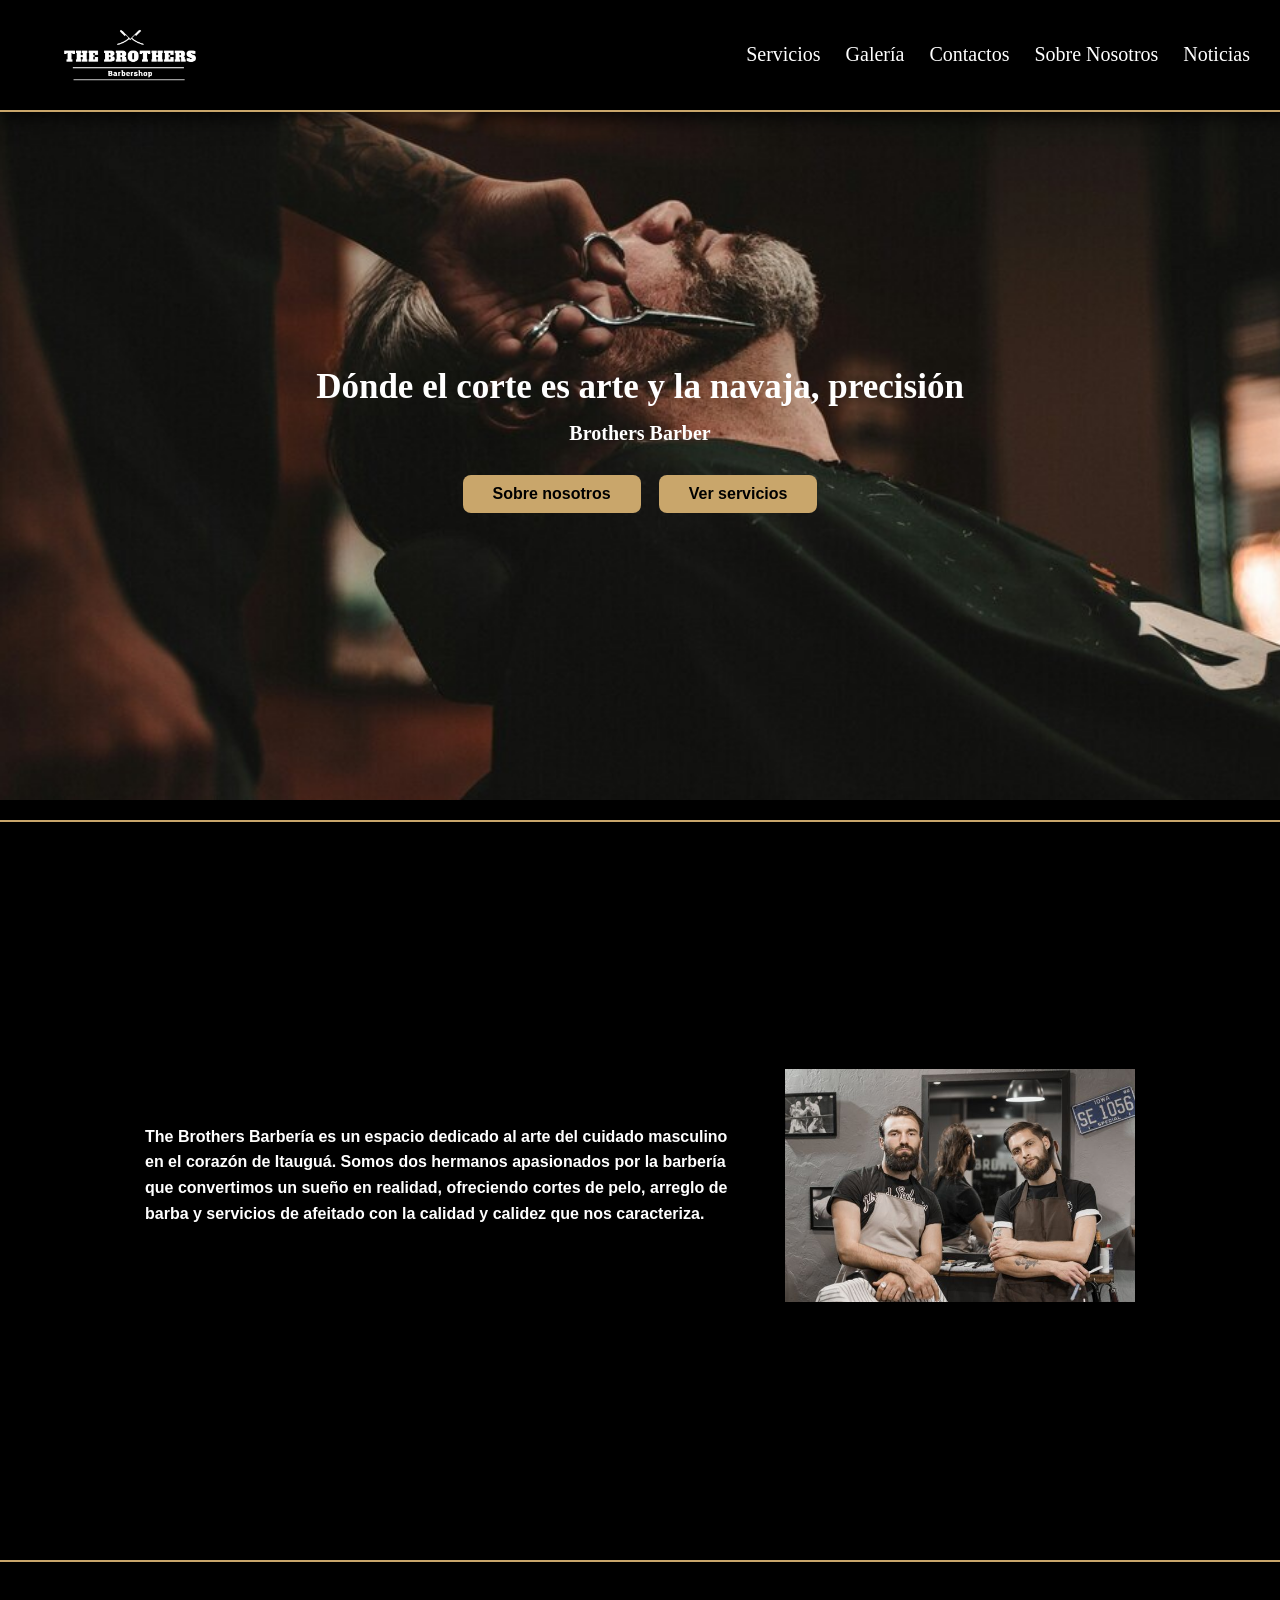
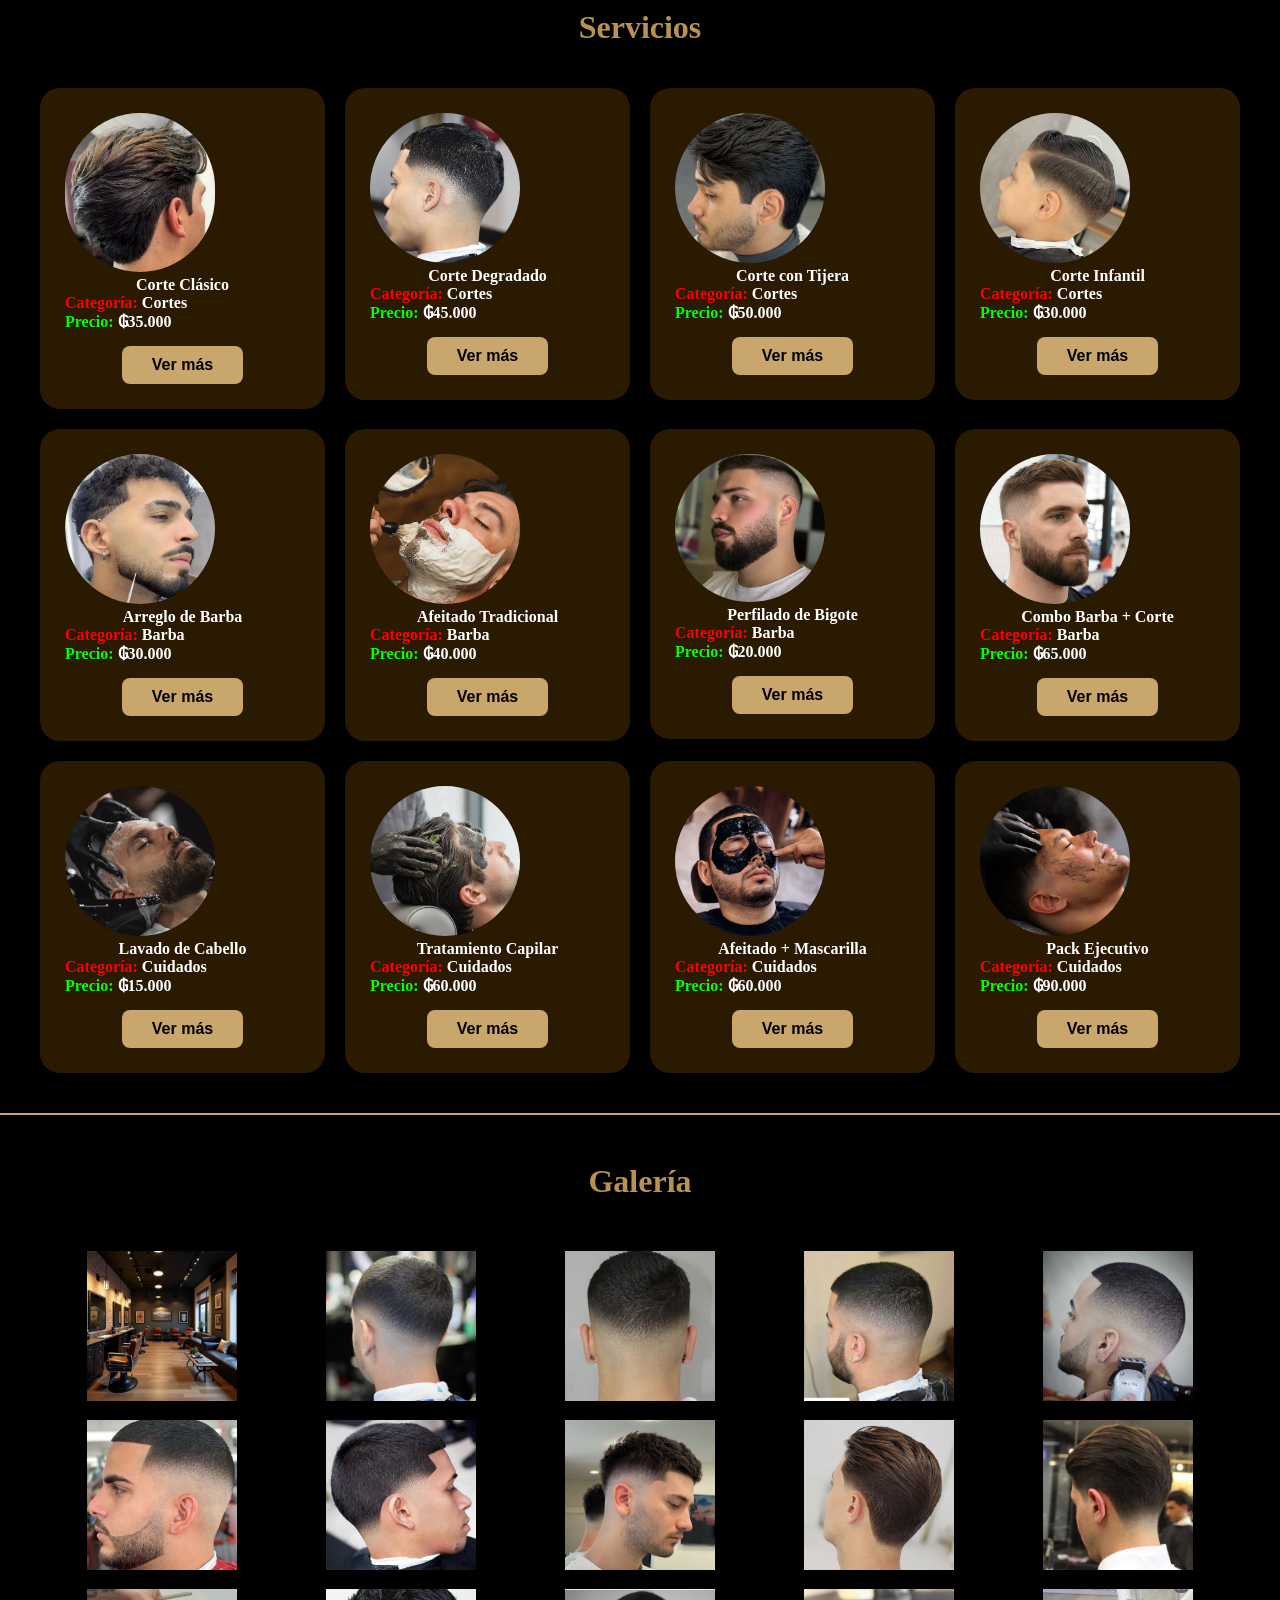
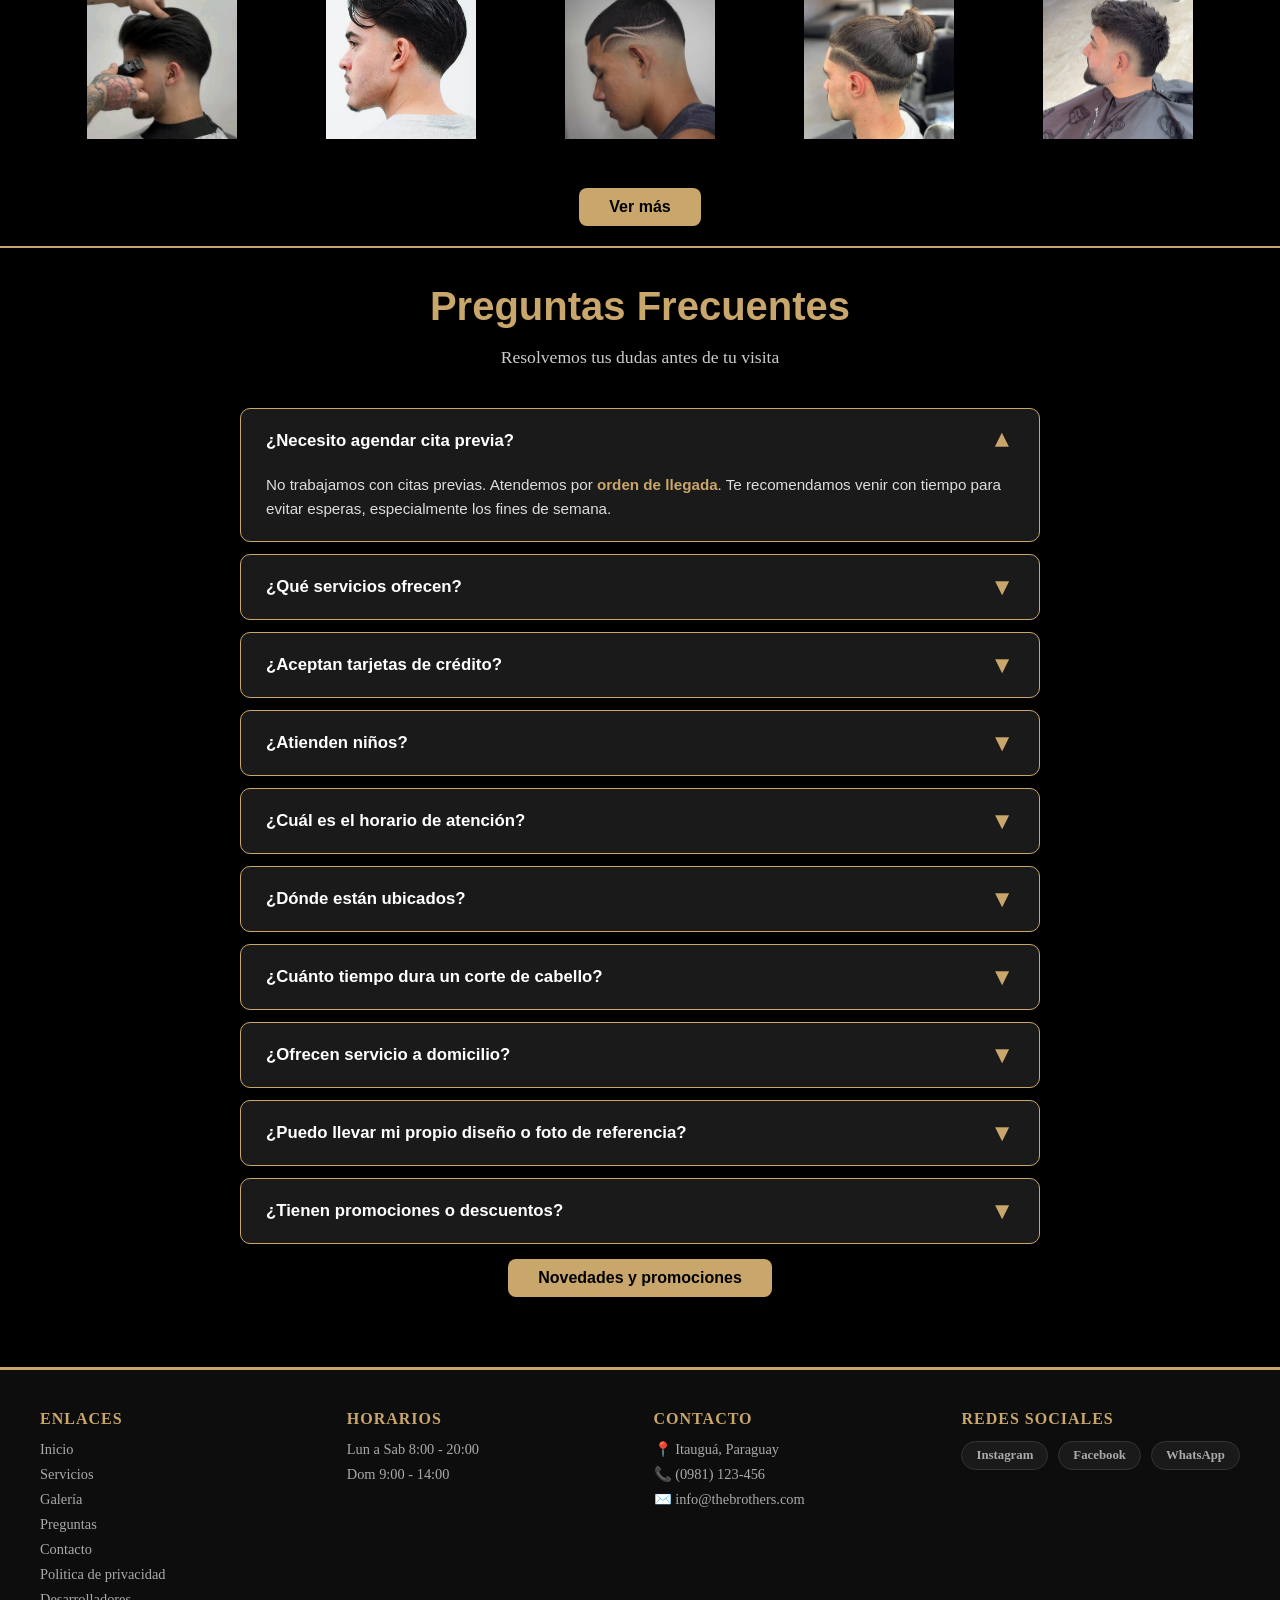
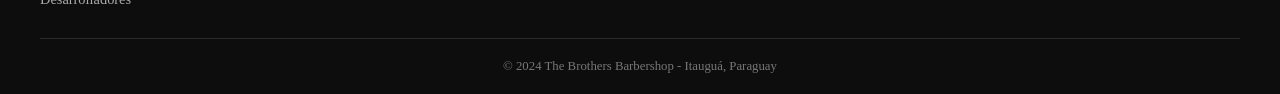
==== index.html @ 9b2da65f "Add files via upload" ====
<!DOCTYPE html>
<html lang="es">

<head>
    <meta charset="UTF-8">
    <meta name="viewport" content="width=device-width, initial-scale=1.0">
    <title>Inicio</title>
    <link rel="stylesheet" href="css/index.css">
</head>

<body>
    <!--Banner-->
    <header>
    <div class="header-contenido">
        <img class="logo" src="img/logobarber.png" alt="The Brothers" />
        
        <!-- Botón hamburguesa (solo visible en móviles) -->
        <button class="boton-hamburguesa" id="botonHamburguesa">
            <span></span>
            <span></span>
            <span></span>
        </button>

        <nav class="nav-links" id="navLinks">
            <a href="servicios.html">Servicios</a>
            <a href="galeria.html">Galería</a>
            <a href="contactos.html">Contactos</a>
            <a href="nosotros.html">Sobre Nosotros</a>
            <a href="noticias.html">Noticias</a>
        </nav>
    </div>
</header>

<!-- Overlay para cerrar el menú al hacer clic fuera -->
<div class="overlay-menu" id="overlayMenu"></div>



    <!--Banner-->
    <div class="banner">
        <h1>Dónde el corte es arte y la navaja, precisión</h1>
        <h4>Brothers Barber</h4>
        <div>
            <button onclick="irNosotros()" class="ver-mas">Sobre nosotros</button>
            <button onclick="irServicios()" class="ver-mas">Ver servicios</button>
        </div>
    </div>

    <hr>

    <!--Presentación-->
    <div class="presentacion">
        <div>
            <h4 class="textpresen">The Brothers Barbería es un espacio dedicado al arte del cuidado masculino
                en el corazón de Itauguá. Somos dos hermanos apasionados por la barbería que
                convertimos un sueño en realidad, ofreciendo cortes de pelo, arreglo de barba y
                servicios de afeitado con la calidad y calidez que nos caracteriza.</h4>
        </div>
        <div class="img-barbero">
        </div>
    </div>

    <hr>

    /*Servicios*/
    <h1 class="titulos">Servicios</h1>
    <section class="servicios" id="servicios">

    </section>

    <hr>

    /*Galería*/
    <h1 class="titulos">Galería</h1>
    <section class="galeria" id="galeria">

    </section>

    <button onclick="irGaleria()" class="ver-mas">Ver más</button>

    <hr>

    /*Preguntas frecuentes*/
    <section class="faq" id="faq">
        <h2 class="titulo-faq"> Preguntas Frecuentes</h2>
        <p class="subtitulo-faq">Resolvemos tus dudas antes de tu visita</p>

        <div class="faq-container" id="faq-container">

        </div>
        <button onclick="irNovedades" class="ver-mas">Novedades y promociones</button>
    </section>

    <!--Información y redes-->
<footer class="pie-pagina">
    <!-- Parte superior -->
    <div class="parte-superior">
        <!--Columna 1-->
        <div class="columna">
            <h4>Enlaces</h4>
            <a href="index.html">Inicio</a>
            <a href="servicios.html">Servicios</a>
            <a href="galeria.html">Galería</a>
            <a href="#faq">Preguntas</a>
            <a href="contactos.html">Contacto</a>
            <a href="politica.html">Politica de privacidad</a>
            <a href="desarrolladores.html">Desarrolladores</a>
        </div>

        <!--Columna 2-->
        <div class="columna">
            <h4>Horarios</h4>
            <p>Lun a Sab 8:00 - 20:00</p>
            <p>Dom 9:00 - 14:00</p>
        </div>

        <!--Columna 3-->
        <div class="columna">
            <h4>Contacto</h4>
            <p>📍 Itauguá, Paraguay</p>
            <p>📞 (0981) 123-456</p>
            <p>✉️ info@thebrothers.com</p>
        </div>

        <!--Columna 4-->
        <div class="columna">
            <h4>Redes Sociales</h4>
            <div class="redes-sociales">
                <a href="#">Instagram</a>
                <a href="#">Facebook</a>
                <a href="#">WhatsApp</a>
            </div>
        </div>
    </div>

    <div class="parte-inferior">
        <p>© 2024 The Brothers Barbershop - Itauguá, Paraguay</p>
    </div>
</footer>


<!--Modal servicios-->
<div class="modal-servicios" id="modal-servicios">
    <div class="modal-servicios-contenido" id="modal-servicios-contenido">
        
        <!-- Botón cerrar -->
        <button class="modal-servicios-cerrar" id="modalCerrar">✕</button>

        <!-- Contenido del modal (se llena con JavaScript) -->
        <div id="modalBody">
            <img id="modalImg" src="" alt="" class="modal-detalle-img">
            <div class="modal-detalle-info">
                <h2 id="modalTitulo"></h2>
                <p class="modal-detalle-desc" id="modalDescri"></p>
                <p><span class="modal-detalle-label">Categoría:</span> <span id="modalCategoria"></span></p>
                <p><span class="modal-detalle-label">Precio:</span> <span id="modalPrecio"></span></p>
            </div>
        </div>

    </div>
</div>

<div class="modal-galeria" id="modalGaleria">
    <div class="modal-galeria-contenido">
        <button class="modal-galeria-cerrar" id="modalGaleriaCerrar">✕</button>
        <img id="modalGaleriaImg" src="" alt="Imagen ampliada">
    </div>
</div>


    <!--Botón volver arriba-->
    <button id="btnSubir" class="btn-subir" title="Volver arriba">
        ↑
    </button>

    <!--Scripts-->
    <script src="js/servicios.js"></script>
    <script src="js/galeria.js"></script>
    <script src="js/preguntas.js"></script>
    <script src="js/btnirarriba.js"></script>
    <script src="js/btnhamburguesa.js"></script>
    <script src="js/agrandarfotos.js"></script>
    <script src="js/direcciones.js"></script>
</body>

</html>
---- css/index.css ----
body{
    margin: 0;
    left: 0;
    top: 0;
    background-color: black;
    padding-top: 120px;
}

@keyframes fadeIn {
    from { opacity: 0; }
    to   { opacity: 1; }
}

/*Eliminar scrollbar*/
html, body {
    overflow-y: auto;
    scrollbar-width: none;
    -ms-overflow-style: none;
}

html::-webkit-scrollbar,
body::-webkit-scrollbar {
    width: 0px;
    height: 0px;
    display: none;
    background: transparent;
}

* {
    scrollbar-width: none;
    -ms-overflow-style: none;
}

*::-webkit-scrollbar {
    width: 0px;
    height: 0px;
    display: none;
}

hr {
    border: none;           
    height: 2px;            
    background-color: #C9A66B; 
    margin-top: 20px;
}

.logo{
    width: 150px;
    border-radius: 150px;
}

/*Header*/
header{
    display: flex;
    justify-content: center;
    align-items: center;
    gap: 15px;
    padding: 15px;
     position: fixed;      
    top: 0;                
    left: 0;                
    width: 100%;           
    z-index: 1000;         
    background: #000000;
    height: 50px;
}

header a{
    text-decoration: none;
    font-size: 20px;
    color: white;
    padding: 5px;
}

header a:hover{
    transition: 0.5s;
    transform: scale(1.1);
    background-color: rgb(39, 17, 2);
    color: white;
}

/*Banner*/
.banner{
    display: flex;
    justify-content: center;
    align-items: center;
    flex-direction: column;
    background-image: url(../img/banner1.jpg);
    background-size: cover;
    background-position: center;
    background-repeat: no-repeat;
    width: 100%;
    max-width: 100%;
    height: 720px; 
    gap: 15px;
}

.banner h1,h4{
    margin: 0;
    color: white;
}

.banner div{
    display: flex;
    gap: 18px;
}

.banner h1{
    font-size: 35px;
}

.banner h4{
    font-size: 20px;
}

/*Presentación*/
.presentacion{
    display: flex;
    align-items: center;
    justify-content: center;  
    padding: 40px 20px;
    min-height: 70vh; 
    gap: 40px;
    flex-wrap: wrap;
    max-width: 1200px;
    margin: 0 auto;  
}

.textpresen{
    flex: 1;
    max-width: 550px;  
    text-align: center;  
}

.presentacion div h4{
    font-family: Arial, Helvetica, sans-serif;  
    font-size: 16px;           
    line-height: 1.6;           
    color: #ffffff;            
    margin: 0 auto 20px auto; 
    max-width: 600px;
    text-align: left;
}

.img-barbero{
    background-image: url(../img/barberos.png);
    background-size: contain;
    background-position: center;
    background-repeat: no-repeat;
    width: 100%;
    max-width: 350px; 
    height: 250px;
    flex-shrink: 0;
}

/*Servicios*/
.servicios{
    display: grid;
    grid-template-columns: repeat(4, 1fr);
    gap: 20px;
    padding: 20px;
    max-width: 1200px;
    margin: 0 auto;
    justify-items: center; 
    align-items: stretch;
}

.cardservicios {
    display: flex;  
    flex-direction: column; 
    height: 100%;  
    width: 100%;
}

.contenido {
    color: white;
    background-color: #291a01;
    padding: 25px;
    display: block;
    text-align: left;
    border-radius: 20px;
}

.contenido:hover {
    transition: 0.5s ease-in-out;
    transform: scale(1.1);
}

.sp-categoria{
    color: red;
}

.sp-precio{
    color: rgb(9, 255, 0);
}

.nombre-servicio{
    text-align: center;
}

/*Boton ver mas*/
.ver-mas{
   display: block; 
    margin: 15px auto 0 auto;
    padding: 10px 30px;
    background-color: #C9A66B;
    color: #000000;
    border: none;
    border-radius: 8px;
    font-size: 1rem;
    font-weight: 700;
    cursor: pointer;
    transition: 0.3s;
    text-decoration: none;
    width: fit-content; 
}

.ver-mas:hover {
    background-color: #b8924f;
    transform: scale(1.08); 
    box-shadow: 0 4px 15px rgba(201, 166, 107, 0.5); 
}

.titulos{
    color:  #b8924f;
    text-align: center;
}

/*Galería*/
.galeria{
    display: grid;
    grid-template-columns: repeat(5,1fr);
    justify-items: center;
    gap: 15px;
    margin: 0 20px;
    padding: 30px;
}

.fotos-galeria{
    width: 150px;
    height: 150px;
    object-fit: cover;
}

.fotos-galeria:hover{
    transition: 0.5s;
    transform: scale(1.1);
    box-shadow: 0 4px 15px rgba(201, 166, 107, 0.5)
}

/*Preguntas frecuentes*/
.faq {
    padding: 10px 20px;
    max-width: 800px;
    margin: 0 auto;
}

.titulo-faq {
    margin-top: 0;
    text-align: center;
    color: #C9A66B;
    font-size: 2.5rem;
    margin-bottom: 10px;
    font-family: Arial, Helvetica, sans-serif;
}

.subtitulo-faq {
    text-align: center;
    color: #cccccc;
    font-size: 1.1rem;
    margin-bottom: 40px;
}

.faq-item {
    background: #1a1a1a;
    border: 1px solid #C9A66B;
    border-radius: 10px;
    margin-bottom: 12px;
    overflow: hidden;
    transition: 0.3s ease;
}

.faq-item:hover {
    border-color: #d4b87a;
    box-shadow: 0 4px 20px rgba(201, 166, 107, 0.15);
}

.faq-pregunta {
    width: 100%;
    background: none;
    border: none;
    padding: 18px 25px;
    display: flex;
    justify-content: space-between;
    align-items: center;
    cursor: pointer;
    color: #ffffff;
    font-size: 1.05rem;
    font-weight: 600;
    font-family: Arial, Helvetica, sans-serif;
    text-align: left;
    transition: 0.3s ease;
}

.faq-pregunta:hover {
    color: #C9A66B;
}

.faq-pregunta .icono-faq {
    font-size: 1.5rem;
    color: #C9A66B;
    transition: transform 0.4s ease;
    flex-shrink: 0;
    margin-left: 15px;
}

.faq-item.activo .faq-pregunta .icono-faq {
    transform: rotate(180deg);
}

.faq-respuesta {
    max-height: 0;
    overflow: hidden;
    transition: max-height 0.5s cubic-bezier(0.4, 0, 0.2, 1), padding 0.3s ease;
    padding: 0 25px;
}

.faq-item.activo .faq-respuesta {
    max-height: 300px;
    padding: 0 25px 20px 25px;
}

.faq-respuesta p {
    color: #dddddd;
    font-size: 0.95rem;
    line-height: 1.6;
    margin: 0;
    font-family: Arial, Helvetica, sans-serif;
}

.faq-respuesta p strong {
    color: #C9A66B;
}

/*Botón volver arriba*/
.btn-subir {
    position: fixed;
    bottom: 30px;
    right: 30px;
    width: 50px;
    height: 50px;
    background-color: #C9A66B;
    color: #000000;
    border: none;
    border-radius: 50%;
    font-size: 1.8rem;
    cursor: pointer;
    opacity: 0;
    visibility: hidden;
    transition: all 0.3s ease;
    box-shadow: 0 4px 15px rgba(201, 166, 107, 0.3);
    z-index: 999;
    display: flex;
    align-items: center;
    justify-content: center;
}

.btn-subir:hover {
    background-color: #b8924f;
    transform: scale(1.1);
    box-shadow: 0 6px 25px rgba(201, 166, 107, 0.5);
}

.btn-subir.visible {
    opacity: 1;
    visibility: visible;
}

/*Contenedor información*/
.contenedor-info{
    display: grid;
    grid-template-columns: repeat(4,1fr);
}

/* ============ PIE DE PÁGINA ============ */
.pie-pagina {
    background: #0d0d0d;
    color: #cccccc;
    padding: 40px 20px 20px 20px;
    border-top: 3px solid #C9A66B;
    margin-top: 60px;
}

.parte-superior {
    max-width: 1200px;
    margin: 0 auto;
    display: flex;
    justify-content: space-between;
    flex-wrap: wrap;
    gap: 30px;
    padding-bottom: 30px;
    border-bottom: 1px solid #2a2a2a;
}

.columna {
    display: flex;
    flex-direction: column;
    gap: 8px;
    min-width: 150px;
}

.columna h4 {
    color: #C9A66B;
    font-size: 1rem;
    margin: 0 0 5px 0;
    text-transform: uppercase;
    letter-spacing: 1px;
}

.columna a {
    color: #aaaaaa;
    text-decoration: none;
    font-size: 0.9rem;
    transition: 0.3s;
}

.columna a:hover {
    color: #C9A66B;
    transform: translateX(5px);
}

.columna p {
    margin: 0;
    font-size: 0.9rem;
    color: #aaaaaa;
}

/* Redes sociales */
.redes-sociales {
    display: flex;
    flex-wrap: wrap;
    gap: 10px;
}

.redes-sociales a {
    background: #1a1a1a;
    padding: 6px 14px;
    border-radius: 20px;
    font-size: 0.8rem;
    font-weight: 600;
    border: 1px solid #333;
    color: #aaaaaa;
    text-decoration: none;
    transition: 0.3s;
}

.redes-sociales a:hover {
    background: #C9A66B;
    color: #000;
    transform: scale(1.05);
}

/* Parte inferior */
.parte-inferior {
    max-width: 1200px;
    margin: 0 auto;
    padding-top: 20px;
    text-align: center;
    font-size: 0.8rem;
    color: #777777;
}

.parte-inferior p {
    margin: 0;
}

/*Responsive*/
/* ============================================ */
/* MEDIA QUERIES - RESPONSIVE COMPLETO         */
/* ============================================ */

/* ===== PANTALLAS MUY GRANDES (4K) ===== */
@media (min-width: 1920px) {
    .seccion-noticias,
    .presentacion,
    .servicios,
    .galeria,
    .faq,
    .contenedor-info,
    .parte-superior {
        max-width: 1400px;
    }

    .banner {
        height: 900px;
    }

    .banner h1 {
        font-size: 48px;
    }

    .banner h4 {
        font-size: 26px;
    }

    .servicios {
        grid-template-columns: repeat(4, 1fr);
        gap: 30px;
    }

    .galeria {
        grid-template-columns: repeat(6, 1fr);
        gap: 25px;
    }

    .galeria .fotos-galeria {
        width: 200px;
        height: 200px;
    }

    .contenedor-info {
        grid-template-columns: repeat(4, 1fr);
        gap: 30px;
    }

    .presentacion div h4 {
        font-size: 18px;
        max-width: 700px;
    }

    .img-barbero {
        max-width: 450px;
        height: 320px;
    }
}

/* ===== PANTALLAS GRANDES (Laptops/Desktop) ===== */
@media (max-width: 1200px) {
    .servicios {
        grid-template-columns: repeat(4, 1fr);
        max-width: 1000px;
        gap: 18px;
    }

    .galeria {
        grid-template-columns: repeat(5, 1fr);
        gap: 15px;
        padding: 20px;
    }

    .galeria .fotos-galeria {
        width: 140px;
        height: 140px;
    }

    .contenedor-info {
        grid-template-columns: repeat(3, 1fr);
        gap: 20px;
    }

    .banner {
        height: 600px;
    }

    .banner h1 {
        font-size: 30px;
    }
}

/* ===== PANTALLAS MEDIANAS (Tablets horizontales) ===== */
@media (max-width: 1024px) {
    .servicios {
        grid-template-columns: repeat(4, 1fr);
        gap: 15px;
        padding: 15px;
        max-width: 950px;
    }

    .contenido {
        padding: 18px;
        font-size: 13px;
    }

    .galeria {
        grid-template-columns: repeat(5, 1fr);
        gap: 15px;
        padding: 20px;
    }

    .galeria .fotos-galeria {
        width: 140px;
        height: 140px;
    }

    .banner {
        height: 500px;
    }

    .banner h1 {
        font-size: 28px;
    }

    .banner h4 {
        font-size: 18px;
    }

    .presentacion {
        padding: 30px 20px;
        gap: 30px;
        min-height: auto;
    }

    .textpresen {
        max-width: 450px;
    }

    .img-barbero {
        max-width: 280px;
        height: 200px;
    }

    .contenedor-info {
        grid-template-columns: repeat(2, 1fr);
        gap: 20px;
    }

    header a {
        font-size: 18px;
    }

    .parte-superior {
        gap: 20px;
    }

    .columna {
        min-width: 120px;
    }
}

/* ===== PANTALLAS TABLET (Vertical) ===== */
@media (max-width: 850px) {
    .servicios {
        grid-template-columns: repeat(4, 1fr);
        gap: 15px;
        padding: 15px;
        max-width: 750px;
    }

    .contenido {
        padding: 16px;
        font-size: 13px;
    }

    .galeria {
        grid-template-columns: repeat(5, 1fr);
        gap: 12px;
        padding: 15px;
    }

    .galeria .fotos-galeria {
        width: 120px;
        height: 120px;
    }

    .contenedor-info {
        grid-template-columns: repeat(2, 1fr);
        gap: 15px;
    }

    .banner {
        height: 450px;
    }

    .banner h1 {
        font-size: 26px;
    }

    .banner h4 {
        font-size: 16px;
    }
}

/* ===== PANTALLAS PEQUEÑAS (Tablets verticales) ===== */
@media (max-width: 768px) {
    /* Header */
    header {
        padding: 10px 15px;
        gap: 8px;
        height: auto;
        flex-wrap: wrap;
    }

    header a {
        font-size: 16px;
        padding: 4px 8px;
    }

    .logo {
        width: 60px;
    }

    body {
        padding-top: 70px;
    }

    /* Banner */
    .banner {
        height: 400px;
        background-position: center;
        gap: 10px;
    }

    .banner h1 {
        font-size: 24px;
        text-align: center;
        padding: 0 20px;
    }

    .banner h4 {
        font-size: 16px;
        text-align: center;
        padding: 0 20px;
    }

    .banner div {
        gap: 12px;
        flex-wrap: wrap;
        justify-content: center;
    }

    .banner .ver-mas {
        font-size: 14px;
        padding: 8px 25px;
    }

    /* Presentación */
    .presentacion {
        padding: 30px 15px;
        gap: 25px;
        flex-direction: column;
        text-align: center;
    }

    .textpresen {
        max-width: 100%;
        text-align: center;
    }

    .presentacion div h4 {
        font-size: 14px;
        text-align: center;
        max-width: 100%;
        padding: 0 10px;
    }

    .img-barbero {
        max-width: 250px;
        height: 180px;
    }

    /* Servicios - 3 columnas en tablet */
    .servicios {
        grid-template-columns: repeat(4, 1fr);
        gap: 12px;
        padding: 12px;
        max-width: 650px;
    }

    .contenido {
        padding: 15px;
        font-size: 12px;
    }

    .contenido:hover {
        transform: scale(1.05);
    }

    .nombre-servicio {
        font-size: 14px;
    }

    .titulos {
        font-size: 22px;
        padding: 0 15px;
    }

    /* Galería - 4 columnas en tablet */
    .galeria {
        grid-template-columns: repeat(5, 1fr);
        gap: 10px;
        padding: 15px;
        margin: 0 10px;
    }

    .galeria .fotos-galeria {
        width: 100px;
        height: 100px;
    }

    /* FAQ */
    .faq {
        padding: 10px 15px;
    }

    .titulo-faq {
        font-size: 2rem;
    }

    .subtitulo-faq {
        font-size: 1rem;
    }

    .faq-pregunta {
        font-size: 0.95rem;
        padding: 15px 20px;
    }

    .faq-respuesta p {
        font-size: 0.9rem;
    }

    .faq-item.activo .faq-respuesta {
        padding: 0 20px 15px 20px;
    }

    /* Botón subir */
    .btn-subir {
        width: 45px;
        height: 45px;
        font-size: 1.5rem;
        bottom: 20px;
        right: 20px;
    }

    /* Info */
    .contenedor-info {
        grid-template-columns: repeat(2, 1fr);
        gap: 15px;
        padding: 10px;
    }

    /* ===== FOOTER - MÓVILES ===== */
    .pie-pagina {
        padding: 30px 15px 15px 15px;
        margin-top: 40px;
    }

    .parte-superior {
        display: grid;
        grid-template-columns: repeat(2, 1fr);
        gap: 20px;
        padding-bottom: 20px;
        text-align: left;
        align-items: start;
    }

    .columna {
        min-width: unset;
        width: 100%;
        align-items: flex-start;
        text-align: left;
    }

    .columna h4 {
        font-size: 0.85rem;
        margin-bottom: 5px;
    }

    .columna a {
        font-size: 0.8rem;
        padding: 3px 0;
    }

    .columna p {
        font-size: 0.8rem;
    }

    .redes-sociales {
        justify-content: flex-start;
        gap: 6px;
    }

    .redes-sociales a {
        font-size: 0.7rem;
        padding: 4px 10px;
    }
}

/* ===== PANTALLAS MÓVILES GRANDES ===== */
@media (max-width: 600px) {
    /* Servicios - 4 columnas en móvil (más compactos) */
    .servicios {
        grid-template-columns: repeat(4, 1fr);
        gap: 8px;
        padding: 10px;
        max-width: 100%;
    }

    .contenido {
        padding: 10px 8px;
        font-size: 11px;
        border-radius: 12px;
        text-align: center;
    }

    .contenido:hover {
        transform: scale(1.03);
    }

    .nombre-servicio {
        font-size: 12px;
        margin-bottom: 4px;
    }

    /* Precio y categoría en una sola línea */
    .contenido .sp-categoria,
    .contenido .sp-precio {
        display: inline-block;
        font-size: 10px;
    }

    .sp-categoria {
        color: red;
        margin-right: 5px;
    }

    .sp-precio {
        color: rgb(9, 255, 0);
    }

    /* Galería - 4 columnas en móvil */
    .galeria {
        grid-template-columns: repeat(4, 1fr);
        gap: 8px;
        padding: 10px;
        margin: 0 5px;
    }

    .galeria .fotos-galeria {
        width: 75px;
        height: 75px;
        border-radius: 8px;
    }

    .titulos {
        font-size: 18px;
        padding: 0 10px;
    }

    .ver-mas {
        font-size: 13px;
        padding: 6px 16px;
    }

    /* Banner en móvil */
    .banner {
        height: 320px;
    }

    .banner h1 {
        font-size: 20px;
    }

    .banner h4 {
        font-size: 14px;
    }
}

/* ===== PANTALLAS MUY PEQUEÑAS (Móviles) ===== */
@media (max-width: 480px) {
    /* Header */
    header {
        padding: 8px 10px;
        gap: 4px;
        flex-wrap: wrap;
    }

    header a {
        font-size: 12px;
        padding: 3px 5px;
    }

    .logo {
        width: 40px;
    }

    body {
        padding-top: 55px;
    }

    /* Banner */
    .banner {
        height: 280px;
    }

    .banner h1 {
        font-size: 18px;
        padding: 0 15px;
    }

    .banner h4 {
        font-size: 13px;
        padding: 0 15px;
    }

    .banner div {
        gap: 8px;
    }

    .banner .ver-mas {
        font-size: 11px;
        padding: 5px 16px;
    }

    /* Presentación */
    .presentacion {
        padding: 15px 10px;
        gap: 15px;
    }

    .presentacion div h4 {
        font-size: 12px;
        padding: 0 5px;
    }

    .img-barbero {
        max-width: 160px;
        height: 120px;
    }

    /* Servicios - 3 columnas en móvil */
    .servicios {
        grid-template-columns: repeat(3, 1fr);
        gap: 6px;
        padding: 8px;
    }

    .contenido {
        padding: 8px 5px;
        font-size: 10px;
        border-radius: 10px;
    }

    .contenido:hover {
        transform: scale(1.02);
    }

    .nombre-servicio {
        font-size: 11px;
        margin-bottom: 3px;
    }

    /* Precio y categoría en una sola línea */
    .contenido .sp-categoria,
    .contenido .sp-precio {
        display: inline-block;
        font-size: 9px;
    }

    .sp-categoria {
        color: red;
        margin-right: 4px;
    }

    .sp-precio {
        color: rgb(9, 255, 0);
    }

    .titulos {
        font-size: 18px;
        padding: 0 10px;
    }

    .ver-mas {
        font-size: 12px;
        padding: 5px 14px;
    }

    /* Galería - 4 columnas en móvil pequeño */
    .galeria {
        grid-template-columns: repeat(5, 1fr);
        gap: 6px;
        padding: 8px;
        margin: 0 5px;
    }

    .galeria .fotos-galeria {
        width: 65px;
        height: 65px;
        border-radius: 6px;
    }

    .galeria .fotos-galeria:hover {
        transform: scale(1.08);
    }

    /* FAQ */
    .faq {
        padding: 8px;
    }

    .titulo-faq {
        font-size: 1.4rem;
    }

    .subtitulo-faq {
        font-size: 0.8rem;
        margin-bottom: 20px;
    }

    .faq-pregunta {
        font-size: 0.8rem;
        padding: 10px 12px;
    }

    .faq-pregunta .icono-faq {
        font-size: 1rem;
    }

    .faq-respuesta p {
        font-size: 0.8rem;
    }

    .faq-item.activo .faq-respuesta {
        padding: 0 12px 10px 12px;
    }

    /* Botón subir */
    .btn-subir {
        width: 35px;
        height: 35px;
        font-size: 1rem;
        bottom: 12px;
        right: 12px;
    }

    /* Info */
    .contenedor-info {
        grid-template-columns: 1fr 1fr;
        gap: 8px;
        padding: 5px;
    }

    /* ===== FOOTER - MÓVILES PEQUEÑOS ===== */
    .pie-pagina {
        padding: 25px 15px 15px;
        margin-top: 30px;
    }

    .parte-superior {
        grid-template-columns: repeat(2, 1fr);
        gap: 15px;
        padding-bottom: 15px;
        text-align: left;
    }

    .columna h4 {
        font-size: 0.8rem;
        margin-bottom: 4px;
    }

    .columna a {
        font-size: 0.75rem;
        padding: 2px 0;
    }

    .columna p {
        font-size: 0.75rem;
    }

    .redes-sociales {
        gap: 5px;
    }

    .redes-sociales a {
        font-size: 0.65rem;
        padding: 3px 8px;
    }

    .parte-inferior {
        font-size: 0.65rem;
        padding-top: 12px;
    }
}

/* ===== PANTALLAS MUY PEQUEÑAS (Móviles pequeños) ===== */
@media (max-width: 380px) {
    header a {
        font-size: 10px;
        padding: 2px 4px;
    }

    .logo {
        width: 32px;
    }

    body {
        padding-top: 50px;
    }

    .banner {
        height: 240px;
    }

    .banner h1 {
        font-size: 16px;
    }

    .banner h4 {
        font-size: 11px;
    }

    /* Servicios - 3 columnas muy compactas */
    .servicios {
        grid-template-columns: repeat(3, 1fr);
        gap: 4px;
        padding: 6px;
    }

    .contenido {
        padding: 6px 4px;
        font-size: 9px;
        border-radius: 8px;
    }

    .nombre-servicio {
        font-size: 10px;
    }

    /* Precio y categoría en una sola línea */
    .contenido .sp-categoria,
    .contenido .sp-precio {
        display: inline-block;
        font-size: 8px;
    }

    .sp-categoria {
        color: red;
        margin-right: 3px;
    }

    .sp-precio {
        color: rgb(9, 255, 0);
    }

    /* Galería - 4 columnas muy compactas */
    .galeria {
        grid-template-columns: repeat(5, 1fr);
        gap: 4px;
        padding: 6px;
    }

    .galeria .fotos-galeria {
        width: 55px;
        height: 55px;
    }

    .titulos {
        font-size: 16px;
    }

    .ver-mas {
        font-size: 11px;
        padding: 4px 12px;
    }

    /* ===== FOOTER - MÓVILES MUY PEQUEÑOS ===== */
    .pie-pagina {
        padding: 20px 10px 10px;
    }

    .parte-superior {
        grid-template-columns: repeat(2, 1fr);
        gap: 12px;
    }

    .columna h4 {
        font-size: 0.75rem;
    }

    .columna a {
        font-size: 0.7rem;
    }

    .columna p {
        font-size: 0.7rem;
    }

    .redes-sociales a {
        font-size: 0.6rem;
        padding: 2px 6px;
    }

    .parte-inferior {
        font-size: 0.6rem;
        padding-top: 10px;
    }
}

/* ===== PANTALLAS EN ORIENTACIÓN HORIZONTAL (Móviles) ===== */
@media (max-height: 500px) and (orientation: landscape) {
    .banner {
        height: 250px;
        min-height: 200px;
    }

    .banner h1 {
        font-size: 18px;
    }

    .banner h4 {
        font-size: 13px;
    }

    .presentacion {
        min-height: auto;
        padding: 15px 20px;
        flex-direction: row;
    }

    .img-barbero {
        max-width: 150px;
        height: 110px;
    }

    /* Servicios - 5 columnas en landscape */
    .servicios {
        grid-template-columns: repeat(5, 1fr);
        gap: 10px;
        max-width: 100%;
    }

    .contenido {
        padding: 12px;
        font-size: 11px;
    }

    /* Precio y categoría en una sola línea en landscape */
    .contenido .sp-categoria,
    .contenido .sp-precio {
        display: inline-block;
        font-size: 10px;
    }

    .sp-categoria {
        color: red;
        margin-right: 4px;
    }

    .sp-precio {
        color: rgb(9, 255, 0);
    }

    .galeria {
        grid-template-columns: repeat(5, 1fr);
        gap: 10px;
    }

    .galeria .fotos-galeria {
        width: 90px;
        height: 90px;
    }

    header {
        padding: 5px 10px;
        gap: 5px;
    }

    header a {
        font-size: 13px;
        padding: 2px 6px;
    }

    body {
        padding-top: 40px;
    }

    /* ===== FOOTER - LANDSCAPE ===== */
    .parte-superior {
        display: grid;
        grid-template-columns: repeat(4, 1fr);
        gap: 15px;
        text-align: left;
    }

    .columna {
        align-items: flex-start;
        text-align: left;
    }

    .columna h4 {
        font-size: 0.8rem;
    }

    .columna a {
        font-size: 0.7rem;
    }

    .columna p {
        font-size: 0.7rem;
    }

    .redes-sociales {
        justify-content: flex-start;
    }

    .redes-sociales a {
        font-size: 0.6rem;
        padding: 2px 8px;
    }
}



/* ============================================ */
/* HEADER CON HAMBURGUESA - COMPLETO           */
/* ============================================ */

/* === PADDING PARA TODOS LOS DISPOSITIVOS === */
body {
    padding-top: 80px;
    margin: 0;
    background-color: black;
}

header {
    display: flex;
    justify-content: center;
    align-items: center;
    padding: 15px;
    position: fixed;
    top: 0;
    left: 0;
    width: 100%;
    z-index: 1000;
    background: #000000;
    height: 80px;
    box-shadow: 0 4px 20px rgba(0, 0, 0, 0.9);
    border-bottom: 2px solid #C9A66B;
}

.header-contenido {
    display: flex;
    align-items: center;
    justify-content: center;
    width: 100%;
    max-width: 1200px;
    margin: 0 auto;
    position: relative;
    gap: 30px;
}

.logo {
    width: 150px;
    height: auto;
    flex-shrink: 0;
    order: 1;
    margin-right: auto;
}

.nav-links {
    display: flex;
    align-items: center;
    gap: 15px;
    list-style: none;
    margin: 0;
    padding: 0;
    order: 2;
}

.nav-links a {
    text-decoration: none;
    font-size: 20px;
    color: white;
    padding: 5px;
    transition: 0.3s ease;
}

.nav-links a:hover {
    transition: 0.5s;
    transform: scale(1.1);
    background-color: rgb(39, 17, 2);
    color: white;
}

.boton-hamburguesa {
    display: none;
    flex-direction: column;
    gap: 5px;
    background: transparent;
    border: none;
    cursor: pointer;
    padding: 8px;
    z-index: 1001;
    order: 3;
}

.boton-hamburguesa span {
    display: block;
    width: 28px;
    height: 3px;
    background: #ffffff;
    border-radius: 3px;
    transition: 0.3s ease;
}

.boton-hamburguesa.activo span:nth-child(1) {
    transform: rotate(45deg) translate(5px, 6px);
}

.boton-hamburguesa.activo span:nth-child(2) {
    opacity: 0;
}

.boton-hamburguesa.activo span:nth-child(3) {
    transform: rotate(-45deg) translate(5px, -6px);
}

.overlay-menu {
    display: none;
    position: fixed;
    top: 0;
    left: 0;
    width: 100%;
    height: 100%;
    background: rgba(0, 0, 0, 0.7);
    z-index: 998;
}

.overlay-menu.activo {
    display: block;
}

/* ===== RESPONSIVE - MÓVILES ===== */
@media (max-width: 768px) {
    body {
        padding-top: 80px !important;  /* Forzamos el mismo padding en móvil */
    }

    header {
        height: 70px;
        padding: 8px 15px;
    }

    .header-contenido {
        justify-content: space-between;
        gap: 0;
    }

    .logo {
        width: 80px;
        order: 1;
        margin-right: 0;
    }

    .boton-hamburguesa {
        display: flex;
        order: 2;
        position: relative;
        margin-left: auto;
        margin-right: 30px;
    }

    .nav-links {
        position: fixed;
        top: 0;
        right: -100%;
        width: 70%;
        max-width: 300px;
        height: 100vh;
        background: #0d0d0d;
        border-left: 2px solid #C9A66B;
        flex-direction: column;
        justify-content: center;
        align-items: center;
        gap: 20px;
        padding: 40px 20px;
        transition: right 0.4s ease;
        box-shadow: -10px 0 30px rgba(0, 0, 0, 0.8);
        z-index: 999;
        order: 3;
    }

    .nav-links.abierto {
        right: 0;
    }

    .nav-links a {
        font-size: 20px;
        padding: 10px 20px;
        width: 100%;
        text-align: center;
    }
}

@media (max-width: 480px) {
    body {
        padding-top: 70px !important;
    }

    header {
        height: 65px;
        padding: 6px 12px;
    }

    .logo {
        width: 70px;
    }

    .boton-hamburguesa {
        margin-right: 25px;
    }

    .boton-hamburguesa span {
        width: 24px;
        height: 2.5px;
    }

    .nav-links {
        width: 80%;
        max-width: 280px;
        padding: 30px 15px;
        gap: 15px;
    }

    .nav-links a {
        font-size: 17px;
        padding: 8px 15px;
    }
}

@media (max-width: 360px) {
    body {
        padding-top: 60px !important;
    }

    header {
        height: 60px;
        padding: 5px 10px;
    }

    .logo {
        width: 60px;
    }

    .boton-hamburguesa {
        margin-right: 20px;
    }

    .boton-hamburguesa span {
        width: 20px;
        height: 2px;
    }

    .nav-links {
        width: 85%;
        max-width: 250px;
    }

    .nav-links a {
        font-size: 15px;
        padding: 6px 12px;
    }
}


/* ===== MÓVILES ===== */
@media (max-width: 480px) {
    .modal-servicios {
        padding: 5px;
        align-items: flex-start;
        padding-top: 10px;
    }

    .modal-servicios-contenido {
        width: 100%;
        max-width: 100%;
        border-radius: 10px;
        max-height: 95vh;
        margin: 0 auto;
        overflow-y: auto;
    }

    .modal-detalle-img {
        height: 160px;
        width: 100%;
        object-fit: cover;
        border-radius: 10px 10px 0 0;
    }

    .modal-detalle-info {
        padding: 12px 14px 16px;
    }

    .modal-detalle-info h2 {
        font-size: 18px;
        margin-bottom: 6px;
    }

    .modal-detalle-desc {
        font-size: 13px;
        line-height: 1.5;
        margin-bottom: 10px;
    }

    .modal-detalle-info p {
        font-size: 13px;
        margin: 4px 0;
    }

    .modal-detalle-label {
        font-size: 13px;
    }

    .modal-servicios-cerrar {
        width: 30px;
        height: 30px;
        font-size: 20px;
        top: 6px;
        right: 8px;
        background: rgba(0, 0, 0, 0.8);
        position: sticky;
        float: right;
        margin: 6px 6px 0 0;
    }
}

/* ===== MÓVILES MUY PEQUEÑOS ===== */
@media (max-width: 380px) {
    .modal-servicios {
        padding: 3px;
        padding-top: 5px;
    }

    .modal-servicios-contenido {
        max-height: 98vh;
        border-radius: 8px;
    }

    .modal-detalle-img {
        height: 130px;
    }

    .modal-detalle-info {
        padding: 10px 12px 14px;
    }

    .modal-detalle-info h2 {
        font-size: 16px;
        margin-bottom: 4px;
    }

    .modal-detalle-desc {
        font-size: 12px;
        line-height: 1.4;
        margin-bottom: 8px;
    }

    .modal-detalle-info p {
        font-size: 12px;
        margin: 3px 0;
    }

    .modal-detalle-label {
        font-size: 12px;
    }

    .modal-servicios-cerrar {
        width: 26px;
        height: 26px;
        font-size: 17px;
        top: 4px;
        right: 6px;
    }
}

/* ============================================ */
/* MODAL - CENTRADO EN MEDIO DE LA PANTALLA    */
/* ============================================ */

.modal-servicios {
    display: none;
    position: fixed;
    top: 0;
    left: 0;
    right: 0;
    bottom: 0;
    background: rgba(0, 0, 0, 0.92);
    z-index: 9999;
    padding: 20px;
    overflow-y: auto;
    display: flex;
    align-items: center;
    justify-content: center;
}

.modal-servicios-contenido {
    max-width: 500px;
    width: 100%;
    margin: 0 auto;
    background: #1a1a1a;
    border-radius: 16px;
    border: 1px solid #C9A66B;
    overflow: hidden;
    position: relative;
    max-height: 90vh;
}

.modal-servicios-cerrar {
    position: absolute;
    top: 10px;
    right: 12px;
    width: 36px;
    height: 36px;
    border-radius: 50%;
    background: rgba(0, 0, 0, 0.7);
    color: #fff;
    border: none;
    font-size: 22px;
    cursor: pointer;
    z-index: 10;
    display: flex;
    align-items: center;
    justify-content: center;
    transition: 0.3s;
}

.modal-servicios-cerrar:hover {
    background: #C9A66B;
    color: #000;
}

#modalBody {
    display: flex;
    flex-direction: column;
}

.modal-detalle-img {
    width: 100%;
    height: auto;
    aspect-ratio: 16/9;
    object-fit: contain;
    background: #0d0d0d;
    display: block;
}

.modal-detalle-info {
    padding: 20px 24px 24px;
}

.modal-detalle-info h2 {
    color: #fff;
    font-size: 22px;
    margin: 0 0 6px 0;
}

.modal-detalle-desc {
    color: #ccc;
    font-size: 14px;
    line-height: 1.6;
    margin: 0 0 12px 0;
}

.modal-detalle-label {
    color: #C9A66B;
    font-weight: 600;
}

.modal-detalle-info p {
    color: #ddd;
    font-size: 14px;
    margin: 4px 0;
}

/* ============================================ */
/* MÓVILES                                      */
/* ============================================ */

@media (max-width: 600px) {
    .modal-servicios {
        padding: 15px;
    }

    .modal-servicios-contenido {
        max-width: 100%;
        border-radius: 14px;
        max-height: 85vh;
    }

    .modal-detalle-img {
        aspect-ratio: 16/10;
    }

    .modal-detalle-info {
        padding: 16px 18px 20px;
    }

    .modal-detalle-info h2 {
        font-size: 19px;
    }

    .modal-detalle-desc {
        font-size: 13px;
    }

    .modal-detalle-info p {
        font-size: 13px;
    }

    .modal-servicios-cerrar {
        width: 32px;
        height: 32px;
        font-size: 20px;
        top: 8px;
        right: 10px;
    }
}

@media (max-width: 480px) {
    .modal-servicios {
        padding: 10px;
    }

    .modal-servicios-contenido {
        border-radius: 12px;
        max-height: 80vh;
    }

    .modal-detalle-img {
        aspect-ratio: 16/11;
    }

    .modal-detalle-info {
        padding: 14px 16px 18px;
    }

    .modal-detalle-info h2 {
        font-size: 17px;
    }

    .modal-detalle-desc {
        font-size: 13px;
    }

    .modal-detalle-info p {
        font-size: 13px;
    }

    .modal-servicios-cerrar {
        width: 30px;
        height: 30px;
        font-size: 18px;
        top: 6px;
        right: 8px;
    }
}

@media (max-width: 380px) {
    .modal-servicios {
        padding: 5px;
    }

    .modal-servicios-contenido {
        border-radius: 10px;
        max-height: 75vh;
    }

    .modal-detalle-img {
        aspect-ratio: 16/12;
    }

    .modal-detalle-info {
        padding: 10px 12px 14px;
    }

    .modal-detalle-info h2 {
        font-size: 15px;
    }

    .modal-detalle-desc {
        font-size: 12px;
    }

    .modal-detalle-info p {
        font-size: 12px;
    }

    .modal-servicios-cerrar {
        width: 26px;
        height: 26px;
        font-size: 16px;
        top: 5px;
        right: 6px;
    }
}

@media (max-height: 500px) and (orientation: landscape) {
    .modal-servicios {
        padding: 10px 20px;
    }

    .modal-servicios-contenido {
        max-width: 60%;
        max-height: 85vh;
    }

    .modal-detalle-img {
        aspect-ratio: 16/9;
        max-height: 40vh;
    }

    .modal-detalle-info {
        padding: 10px 16px 14px;
    }

    .modal-detalle-info h2 {
        font-size: 16px;
    }

    .modal-detalle-desc {
        font-size: 12px;
    }

    .modal-detalle-info p {
        font-size: 12px;
    }

    .modal-servicios-cerrar {
        width: 28px;
        height: 28px;
        font-size: 18px;
        top: 6px;
        right: 8px;
    }
}
/* ============================================ */
/* MODAL - CENTRADO EN MEDIO DE LA PANTALLA    */
/* ============================================ */

.modal-servicios {
    display: none;
    position: fixed;
    top: 0;
    left: 0;
    right: 0;
    bottom: 0;
    background: rgba(0, 0, 0, 0.92);
    z-index: 9999;
    padding: 20px;
    overflow-y: auto;
    align-items: center;
    justify-content: center;
}

/* Clase para mostrar el modal */
.modal-servicios.abierto {
    display: flex !important;
}

.modal-servicios-contenido {
    max-width: 500px;
    width: 100%;
    margin: 0 auto;
    background: #1a1a1a;
    border-radius: 16px;
    border: 1px solid #C9A66B;
    overflow: hidden;
    position: relative;
    max-height: 90vh;
}

.modal-servicios-cerrar {
    position: absolute;
    top: 10px;
    right: 12px;
    width: 36px;
    height: 36px;
    border-radius: 50%;
    background: rgba(0, 0, 0, 0.7);
    color: #fff;
    border: none;
    font-size: 22px;
    cursor: pointer;
    z-index: 10;
    display: flex;
    align-items: center;
    justify-content: center;
    transition: 0.3s;
}

.modal-servicios-cerrar:hover {
    background: #C9A66B;
    color: #000;
}

#modalBody {
    display: flex;
    flex-direction: column;
}

.modal-detalle-img {
    width: 100%;
    height: auto;
    aspect-ratio: 16/9;
    object-fit: contain;
    background: #0d0d0d;
    display: block;
}

.modal-detalle-info {
    padding: 20px 24px 24px;
}

.modal-detalle-info h2 {
    color: #fff;
    font-size: 22px;
    margin: 0 0 6px 0;
}

.modal-detalle-desc {
    color: #ccc;
    font-size: 14px;
    line-height: 1.6;
    margin: 0 0 12px 0;
}

.modal-detalle-label {
    color: #C9A66B;
    font-weight: 600;
}

.modal-detalle-info p {
    color: #ddd;
    font-size: 14px;
    margin: 4px 0;
}

/* ============================================ */
/* MÓVILES                                      */
/* ============================================ */

@media (max-width: 600px) {
    .modal-servicios {
        padding: 15px;
    }

    .modal-servicios-contenido {
        max-width: 100%;
        border-radius: 14px;
        max-height: 85vh;
    }

    .modal-detalle-img {
        aspect-ratio: 16/10;
    }

    .modal-detalle-info {
        padding: 16px 18px 20px;
    }

    .modal-detalle-info h2 {
        font-size: 19px;
    }

    .modal-detalle-desc {
        font-size: 13px;
    }

    .modal-detalle-info p {
        font-size: 13px;
    }

    .modal-servicios-cerrar {
        width: 32px;
        height: 32px;
        font-size: 20px;
        top: 8px;
        right: 10px;
    }
}

@media (max-width: 480px) {
    .modal-servicios {
        padding: 10px;
    }

    .modal-servicios-contenido {
        border-radius: 12px;
        max-height: 80vh;
    }

    .modal-detalle-img {
        aspect-ratio: 16/11;
    }

    .modal-detalle-info {
        padding: 14px 16px 18px;
    }

    .modal-detalle-info h2 {
        font-size: 17px;
    }

    .modal-detalle-desc {
        font-size: 13px;
    }

    .modal-detalle-info p {
        font-size: 13px;
    }

    .modal-servicios-cerrar {
        width: 30px;
        height: 30px;
        font-size: 18px;
        top: 6px;
        right: 8px;
    }
}

@media (max-width: 380px) {
    .modal-servicios {
        padding: 5px;
    }

    .modal-servicios-contenido {
        border-radius: 10px;
        max-height: 75vh;
    }

    .modal-detalle-img {
        aspect-ratio: 16/12;
    }

    .modal-detalle-info {
        padding: 10px 12px 14px;
    }

    .modal-detalle-info h2 {
        font-size: 15px;
    }

    .modal-detalle-desc {
        font-size: 12px;
    }

    .modal-detalle-info p {
        font-size: 12px;
    }

    .modal-servicios-cerrar {
        width: 26px;
        height: 26px;
        font-size: 16px;
        top: 5px;
        right: 6px;
    }
}

@media (max-height: 500px) and (orientation: landscape) {
    .modal-servicios {
        padding: 10px 20px;
    }

    .modal-servicios-contenido {
        max-width: 60%;
        max-height: 85vh;
    }

    .modal-detalle-img {
        aspect-ratio: 16/9;
        max-height: 40vh;
    }

    .modal-detalle-info {
        padding: 10px 16px 14px;
    }

    .modal-detalle-info h2 {
        font-size: 16px;
    }

    .modal-detalle-desc {
        font-size: 12px;
    }

    .modal-detalle-info p {
        font-size: 12px;
    }

    .modal-servicios-cerrar {
        width: 28px;
        height: 28px;
        font-size: 18px;
        top: 6px;
        right: 8px;
    }
}
/* ============================================ */
/* MODAL PARA GALERÍA - CENTRADO               */
/* ============================================ */

.modal-galeria {
    display: none;
    position: fixed;
    top: 0;
    left: 0;
    width: 100%;
    height: 100%;
    background: rgba(0, 0, 0, 0.92);
    z-index: 9999;
    justify-content: center;
    align-items: center;
    padding: 20px;
}

.modal-galeria-contenido {
    max-width: 90%;
    max-height: 90vh;
    position: relative;
    margin: 0 auto;
}

.modal-galeria-contenido img {
    max-width: 100%;
    max-height: 85vh;
    object-fit: contain;
    display: block;
    border-radius: 8px;
    border: 2px solid #C9A66B;
}

.modal-galeria-cerrar {
    position: absolute;
    top: 10px;
    right: 12px;
    background: rgba(0, 0, 0, 0.7);
    color: #fff;
    border: none;
    font-size: 24px;
    width: 36px;
    height: 36px;
    border-radius: 50%;
    cursor: pointer;
    transition: 0.3s;
    display: flex;
    align-items: center;
    justify-content: center;
    z-index: 10;
}

.modal-galeria-cerrar:hover {
    background: #C9A66B;
    color: #000;
    transform: rotate(90deg);
}

/* ============================================ */
/* TABLETS Y MÓVILES - CENTRADO FORZADO        */
/* ============================================ */

@media (max-width: 1024px) {
    .modal-galeria {
        padding: 15px;
    }

    .modal-galeria-contenido {
        position: fixed !important;
        left: 50% !important;
        top: 50% !important;
        transform: translate(-50%, -50%) !important;
        width: 92% !important;
        max-width: 92% !important;
        margin: 0 !important;
        max-height: 90vh !important;
    }

    .modal-galeria-contenido img {
        max-height: 82vh;
    }
}

@media (max-width: 768px) {
    .modal-galeria {
        padding: 12px;
    }

    .modal-galeria-contenido {
        width: 94% !important;
        max-width: 94% !important;
        max-height: 88vh !important;
    }

    .modal-galeria-cerrar {
        top: 8px;
        right: 10px;
        width: 34px;
        height: 34px;
        font-size: 22px;
    }

    .modal-galeria-contenido img {
        max-height: 78vh;
    }
}

@media (max-width: 480px) {
    .modal-galeria {
        padding: 10px;
    }

    .modal-galeria-contenido {
        width: 94% !important;
        max-width: 94% !important;
        max-height: 90vh !important;
    }

    .modal-galeria-cerrar {
        top: 8px;
        right: 10px;
        width: 32px;
        height: 32px;
        font-size: 20px;
    }

    .modal-galeria-contenido img {
        border-width: 1.5px;
        max-height: 80vh;
    }
}

@media (max-width: 380px) {
    .modal-galeria {
        padding: 5px;
    }

    .modal-galeria-contenido {
        width: 96% !important;
        max-width: 96% !important;
    }

    .modal-galeria-cerrar {
        top: 6px;
        right: 8px;
        width: 28px;
        height: 28px;
        font-size: 17px;
    }
}

/* ============================================ */
/* LANDSCAPE                                    */
/* ============================================ */

@media (max-height: 500px) and (orientation: landscape) {
    .modal-galeria {
        padding: 10px 20px;
    }

    .modal-galeria-contenido {
        width: 70% !important;
        max-width: 70% !important;
        max-height: 88vh !important;
    }

    .modal-galeria-contenido img {
        max-height: 75vh;
    }

    .modal-galeria-cerrar {
        top: 6px;
        right: 8px;
        width: 30px;
        height: 30px;
        font-size: 18px;
    }
}
/* Quitar el highlight azul en todos los elementos */
* {
    -webkit-tap-highlight-color: transparent !important;
    outline: none !important;
}

/* Quitar outline en focus para inputs, botones y enlaces */
input:focus,
button:focus,
select:focus,
textarea:focus,
a:focus {
    outline: none !important;
    box-shadow: none !important;
}

/* Para botones en específico */
button {
    -webkit-tap-highlight-color: transparent !important;
}

/* Para enlaces */
a {
    -webkit-tap-highlight-color: transparent !important;
}
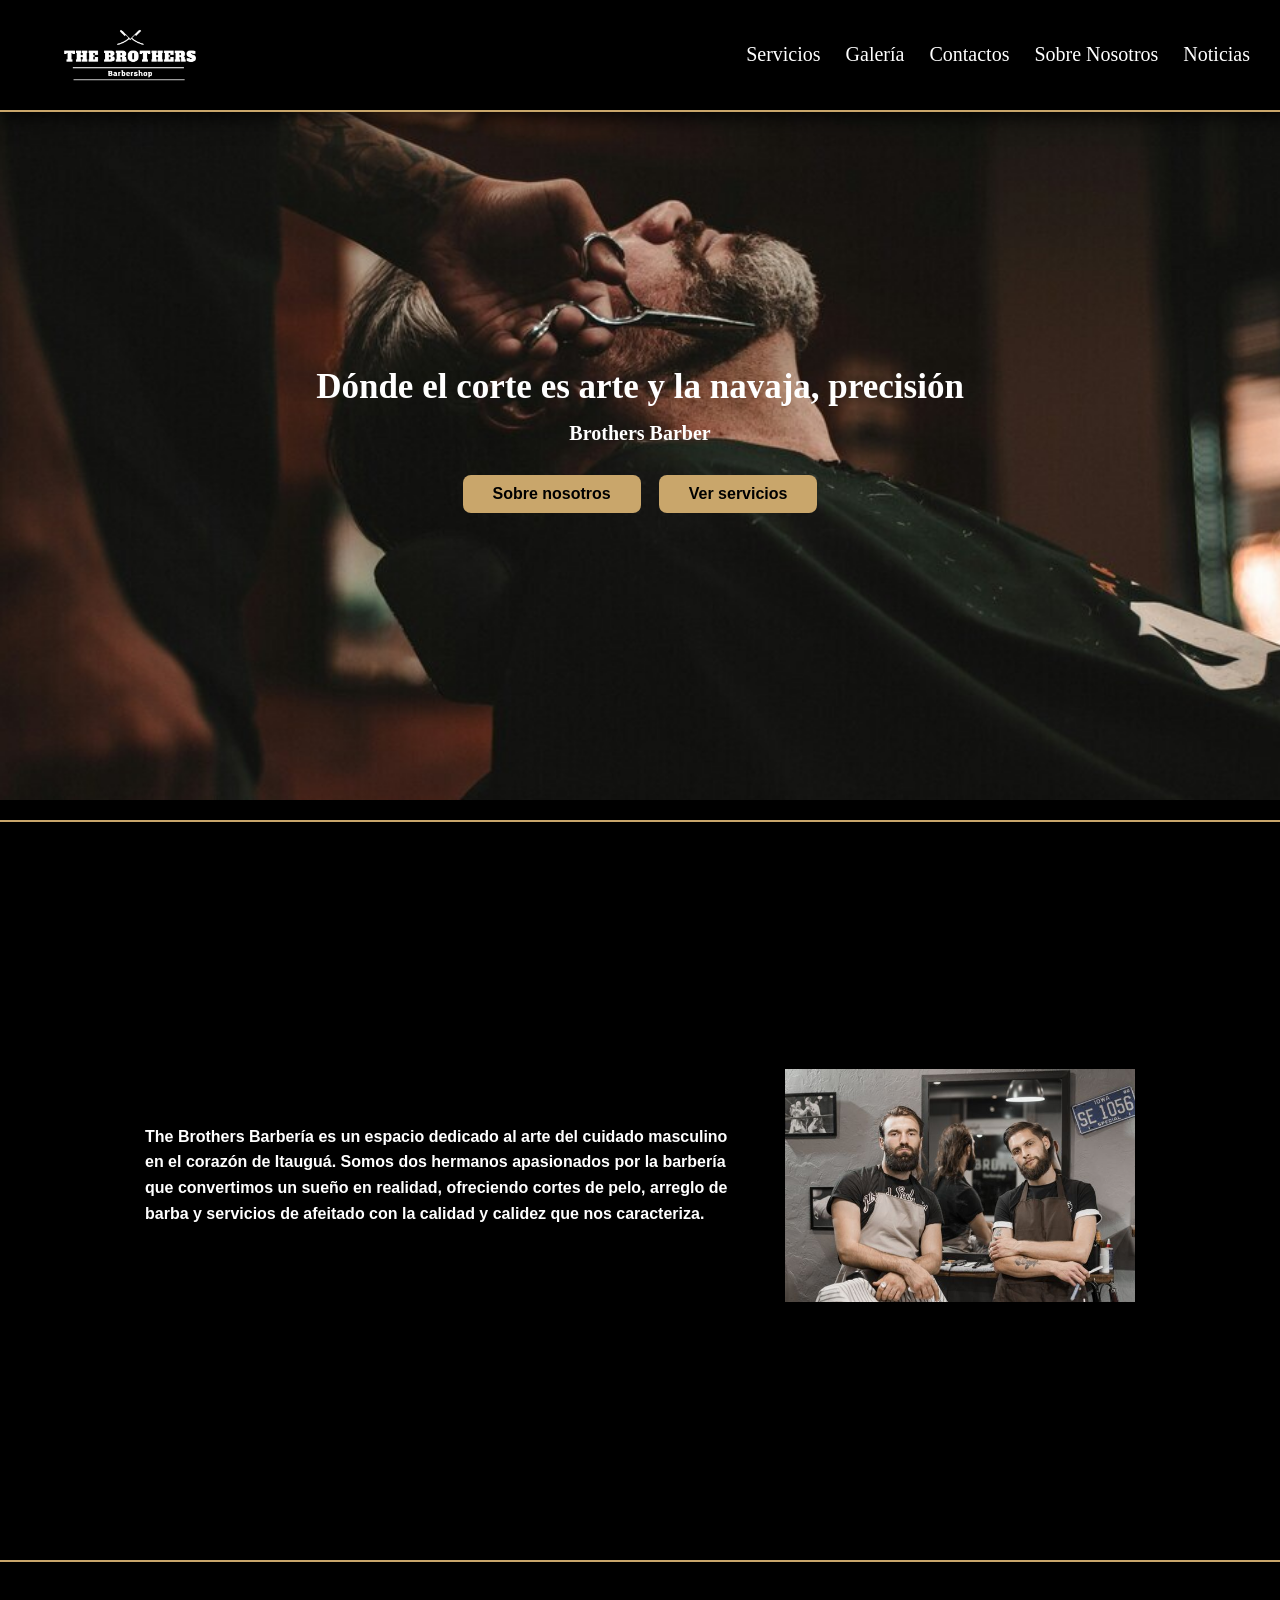
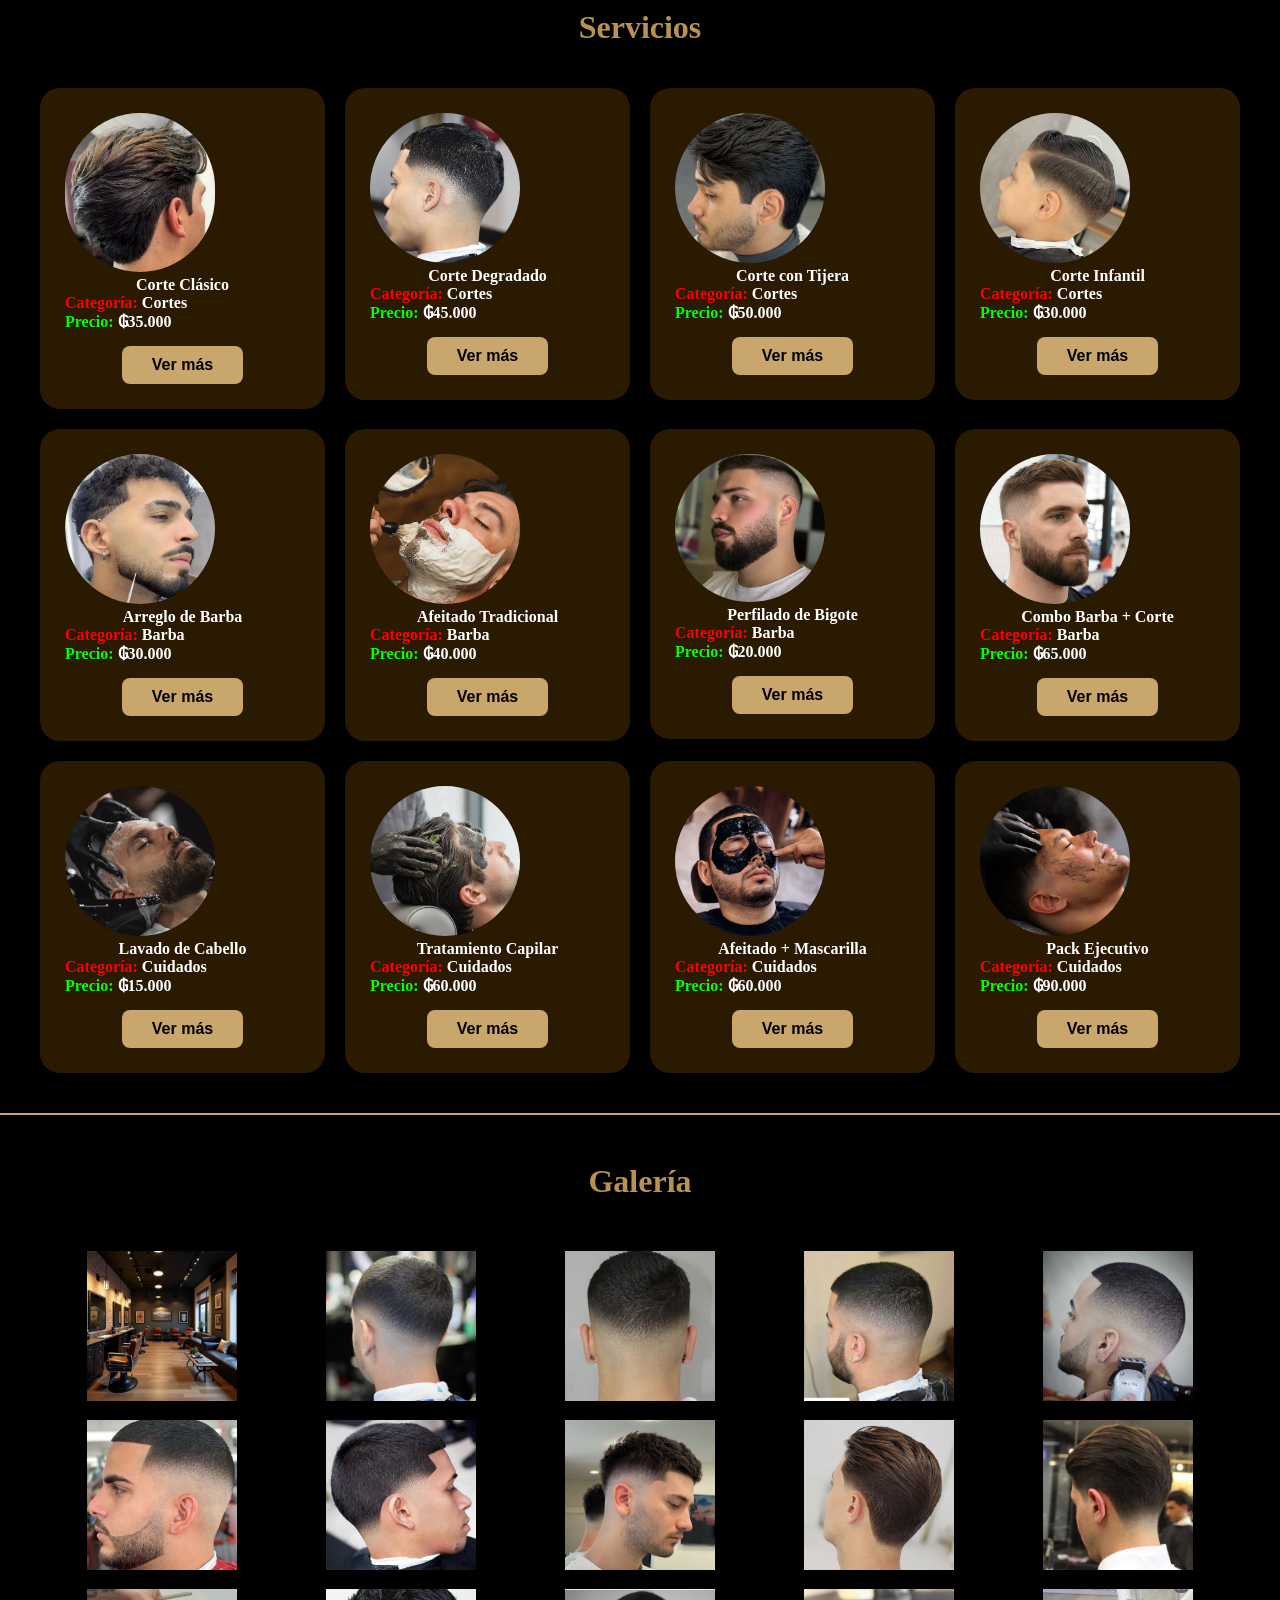
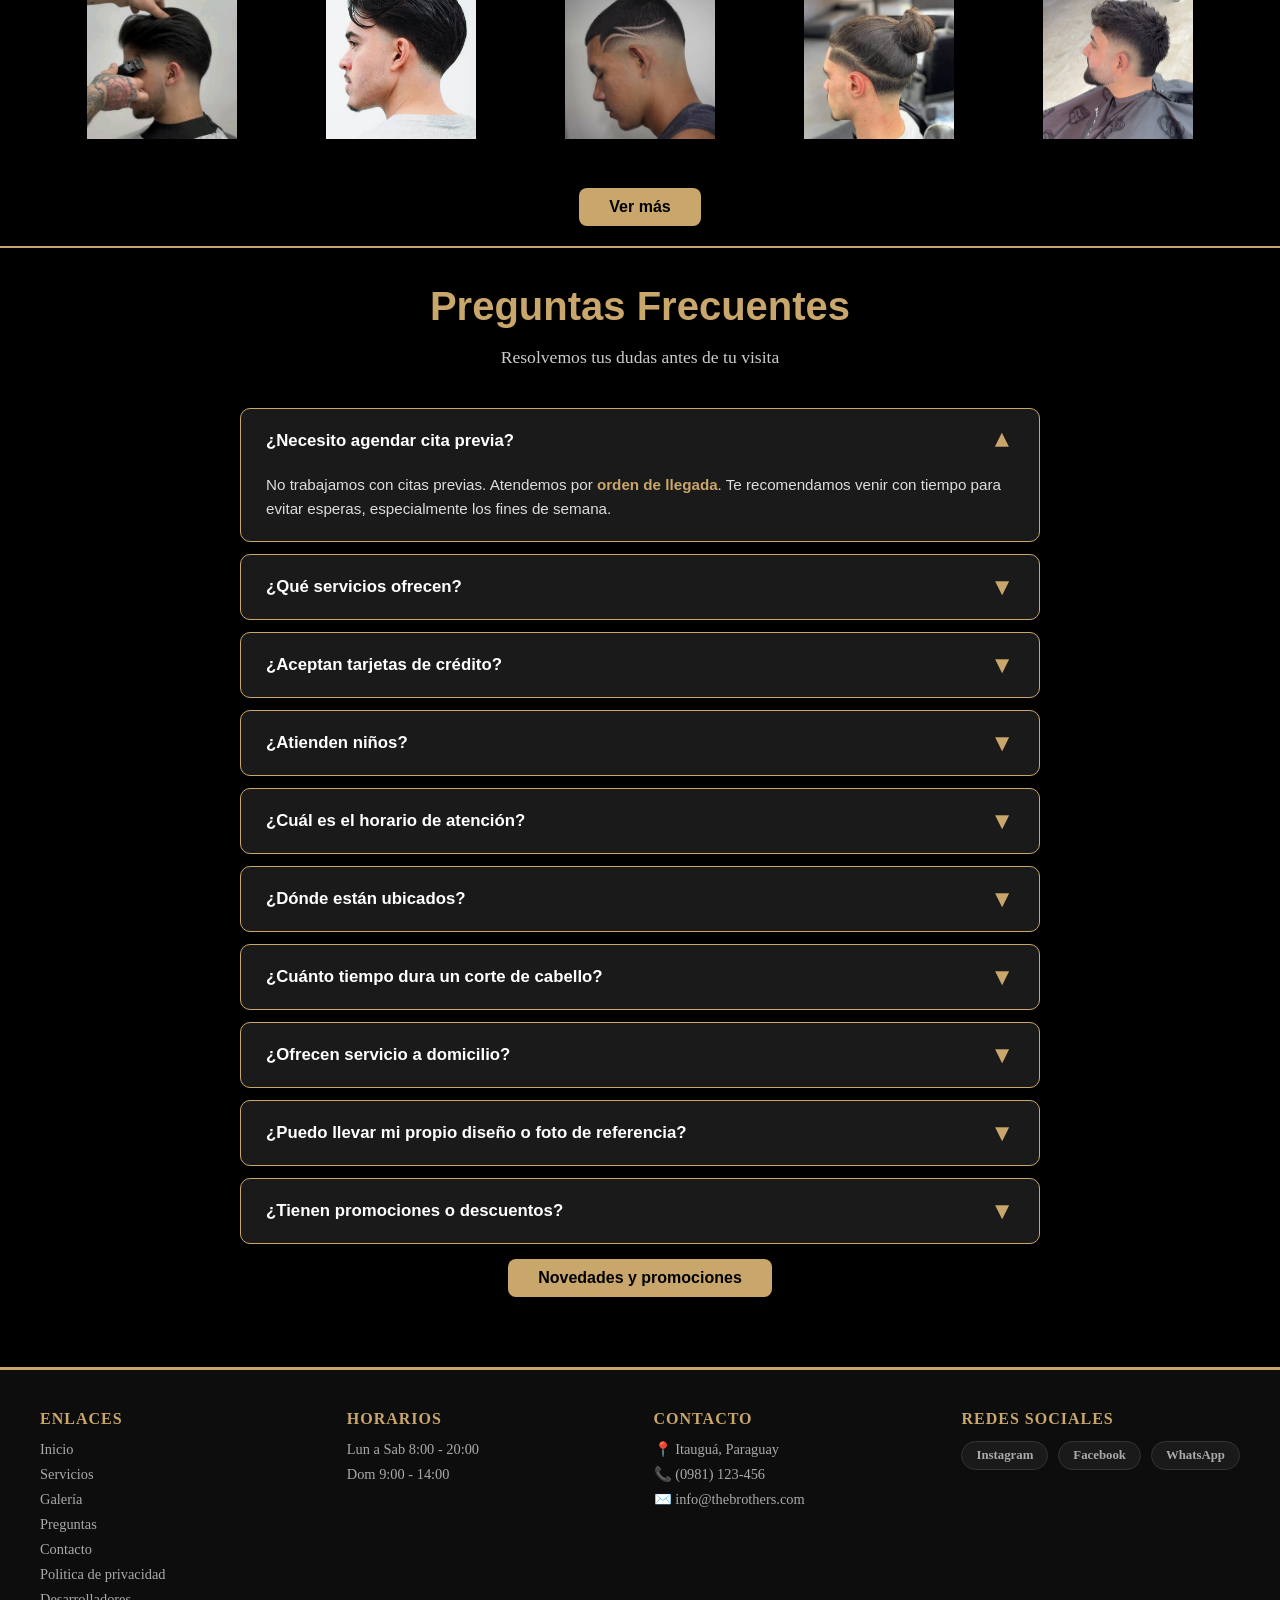
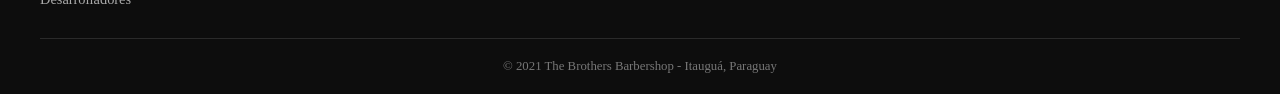
==== commit 4dc28ae0: "Add files via upload" ====
--- a/index.html
+++ b/index.html
@@ -126,15 +126,15 @@
         <div class="columna">
             <h4>Redes Sociales</h4>
             <div class="redes-sociales">
-                <a href="#">Instagram</a>
-                <a href="#">Facebook</a>
-                <a href="#">WhatsApp</a>
+                <a href="https://www.instagram.com/">Instagram</a>
+                <a href="https://www.facebook.com/">Facebook</a>
+                <a href="https://web.whatsapp.com/">WhatsApp</a>
             </div>
         </div>
     </div>
 
     <div class="parte-inferior">
-        <p>© 2024 The Brothers Barbershop - Itauguá, Paraguay</p>
+        <p>© 2021 The Brothers Barbershop - Itauguá, Paraguay</p>
     </div>
 </footer>
 
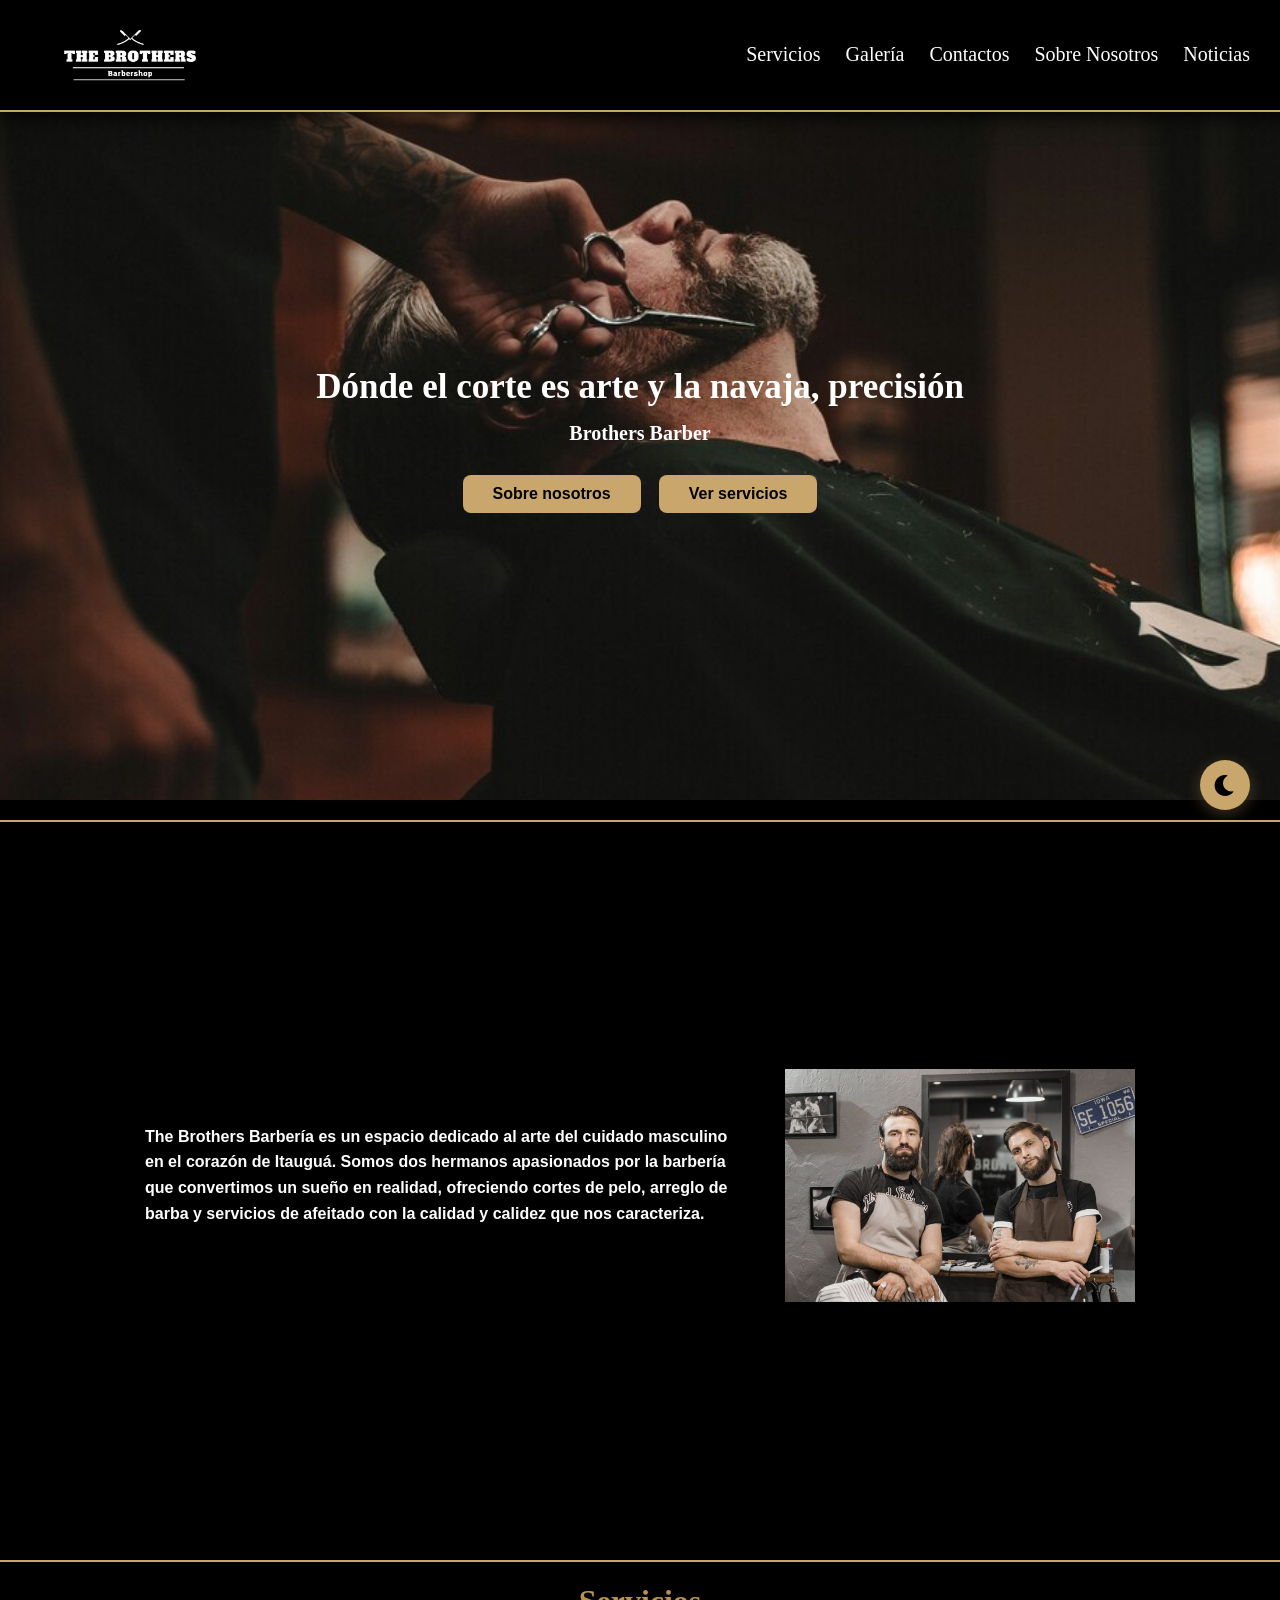
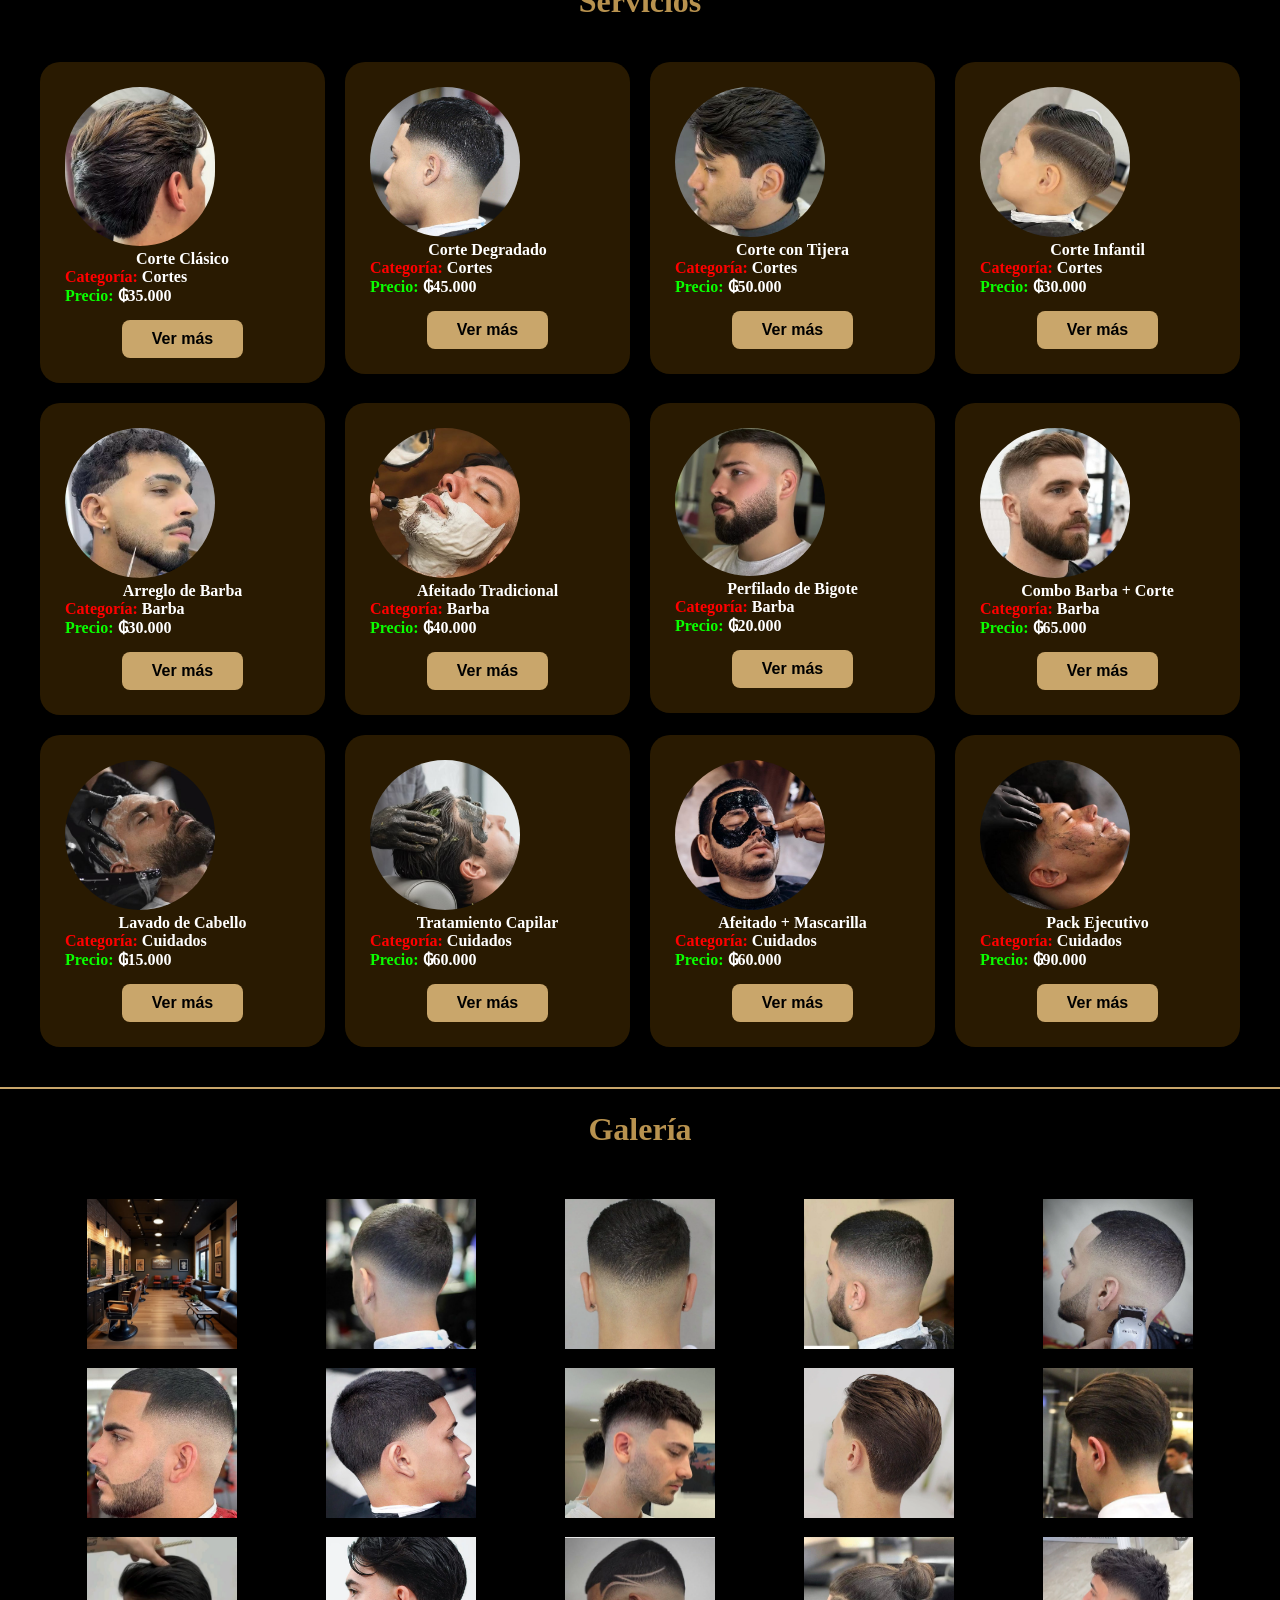
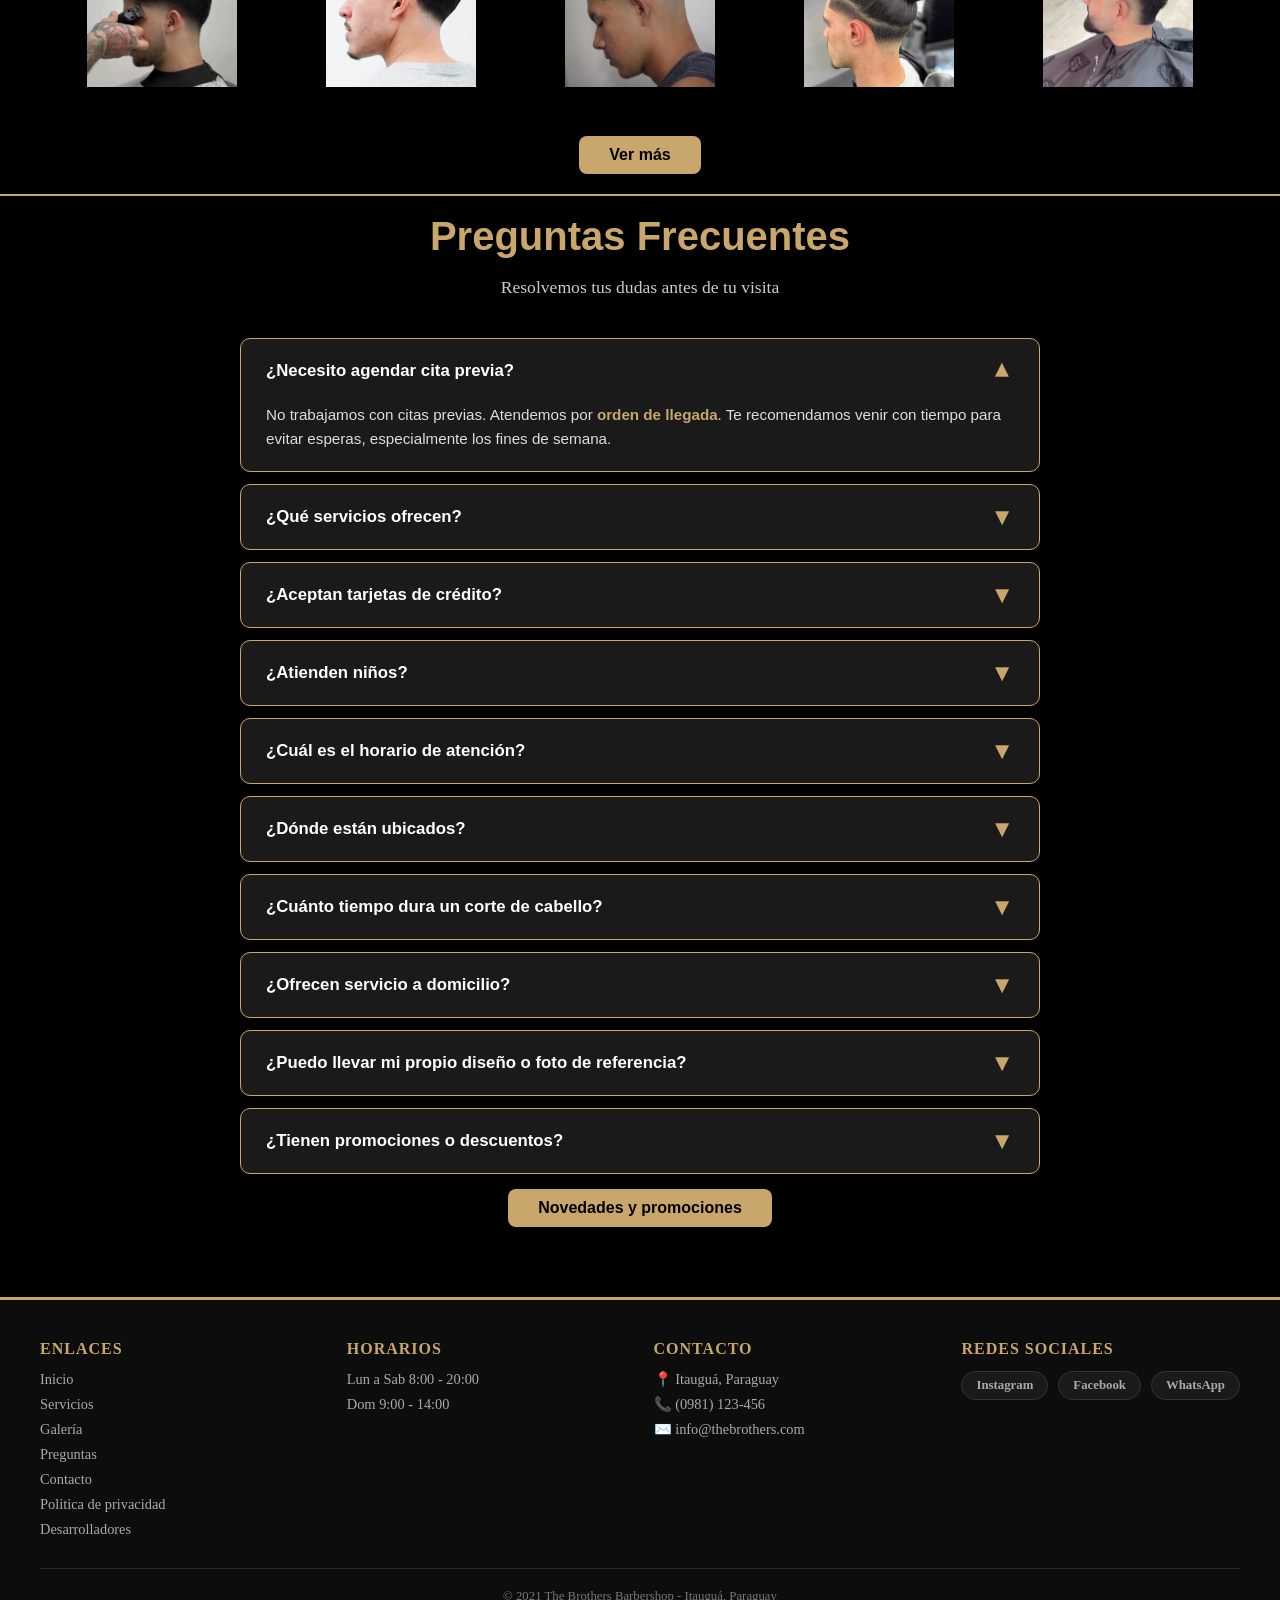
==== commit 3a3c9422: "Add files via upload" ====
--- a/index.html
+++ b/index.html
@@ -6,6 +6,7 @@
     <meta name="viewport" content="width=device-width, initial-scale=1.0">
     <title>Inicio</title>
     <link rel="stylesheet" href="css/index.css">
+    <link rel="stylesheet" href="https://cdnjs.cloudflare.com/ajax/libs/font-awesome/6.0.0-beta3/css/all.min.css" />
 </head>
 
 <body>
@@ -62,7 +63,7 @@
 
     <hr>
 
-    /*Servicios*/
+    <!--servicios-->
     <h1 class="titulos">Servicios</h1>
     <section class="servicios" id="servicios">
 
@@ -70,7 +71,7 @@
 
     <hr>
 
-    /*Galería*/
+    <!--Galería-->
     <h1 class="titulos">Galería</h1>
     <section class="galeria" id="galeria">
 
@@ -80,7 +81,7 @@
 
     <hr>
 
-    /*Preguntas frecuentes*/
+    <!--Preguntas-->
     <section class="faq" id="faq">
         <h2 class="titulo-faq"> Preguntas Frecuentes</h2>
         <p class="subtitulo-faq">Resolvemos tus dudas antes de tu visita</p>
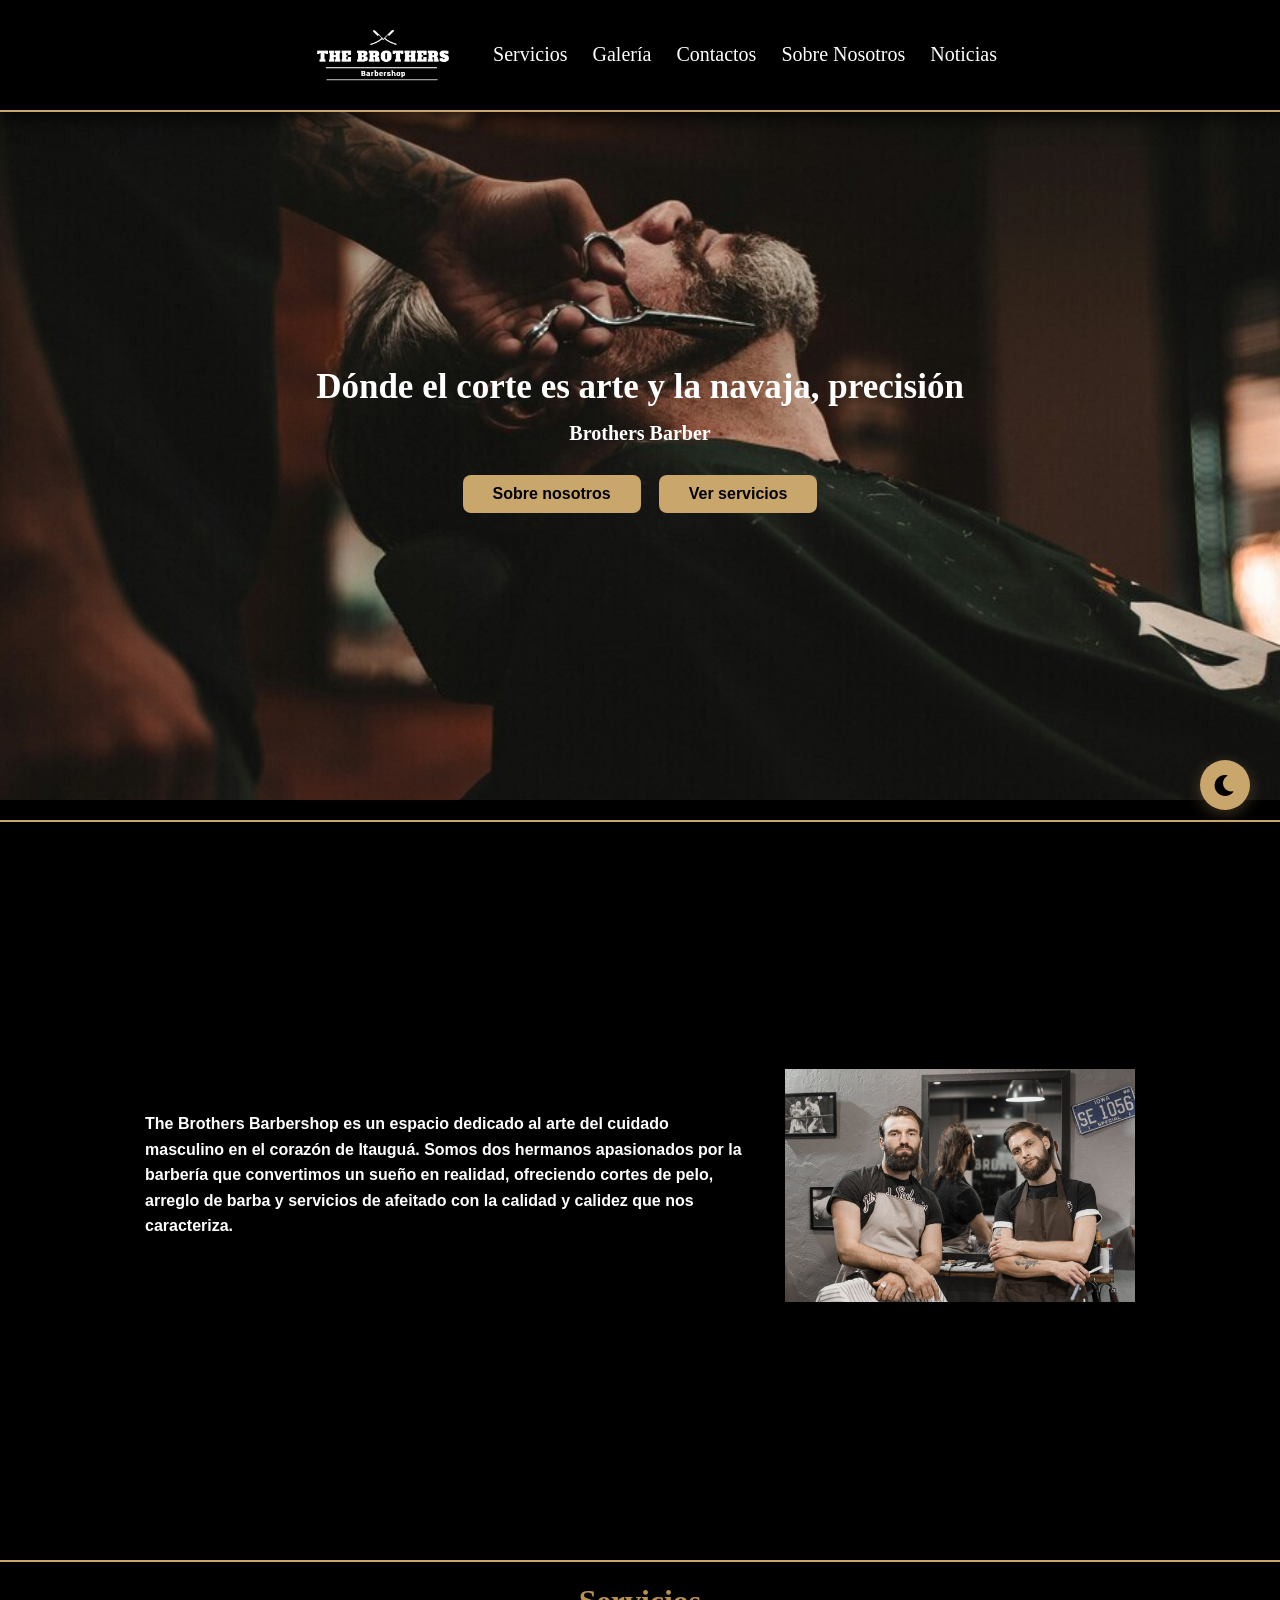
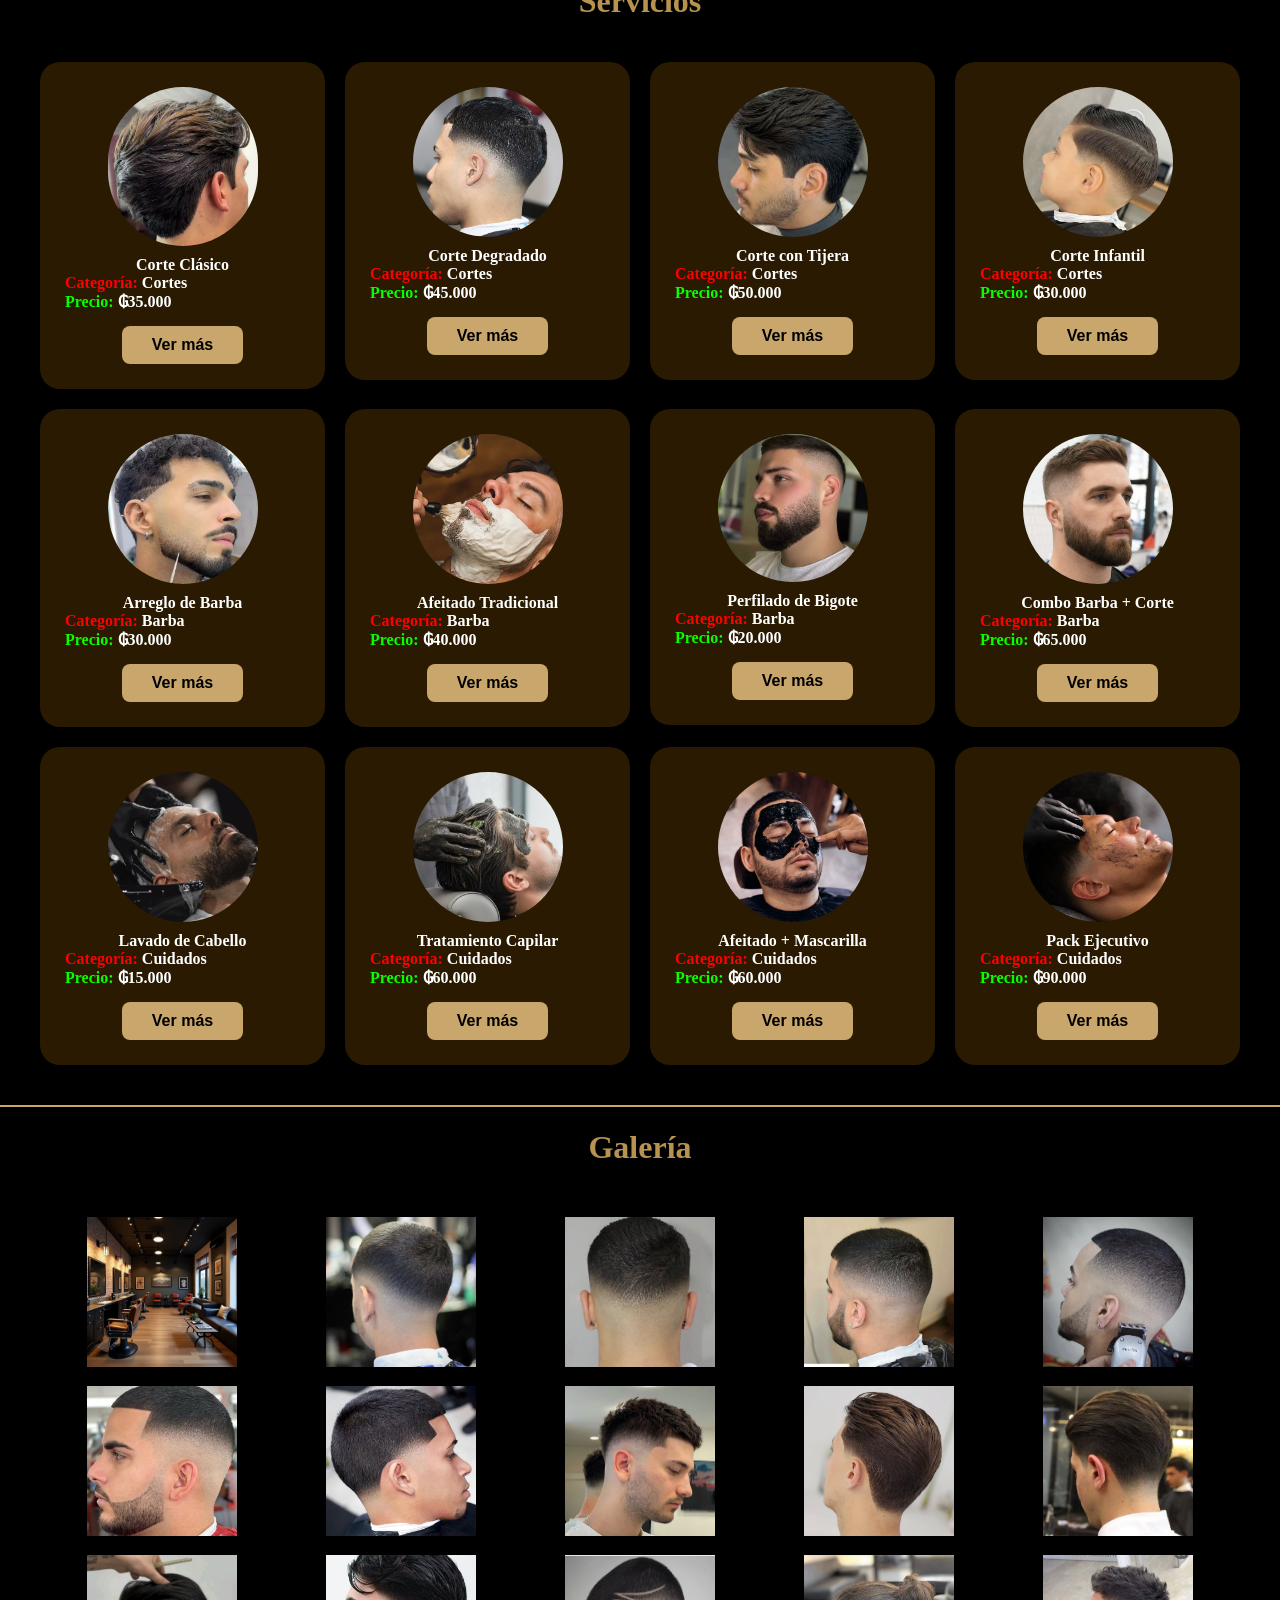
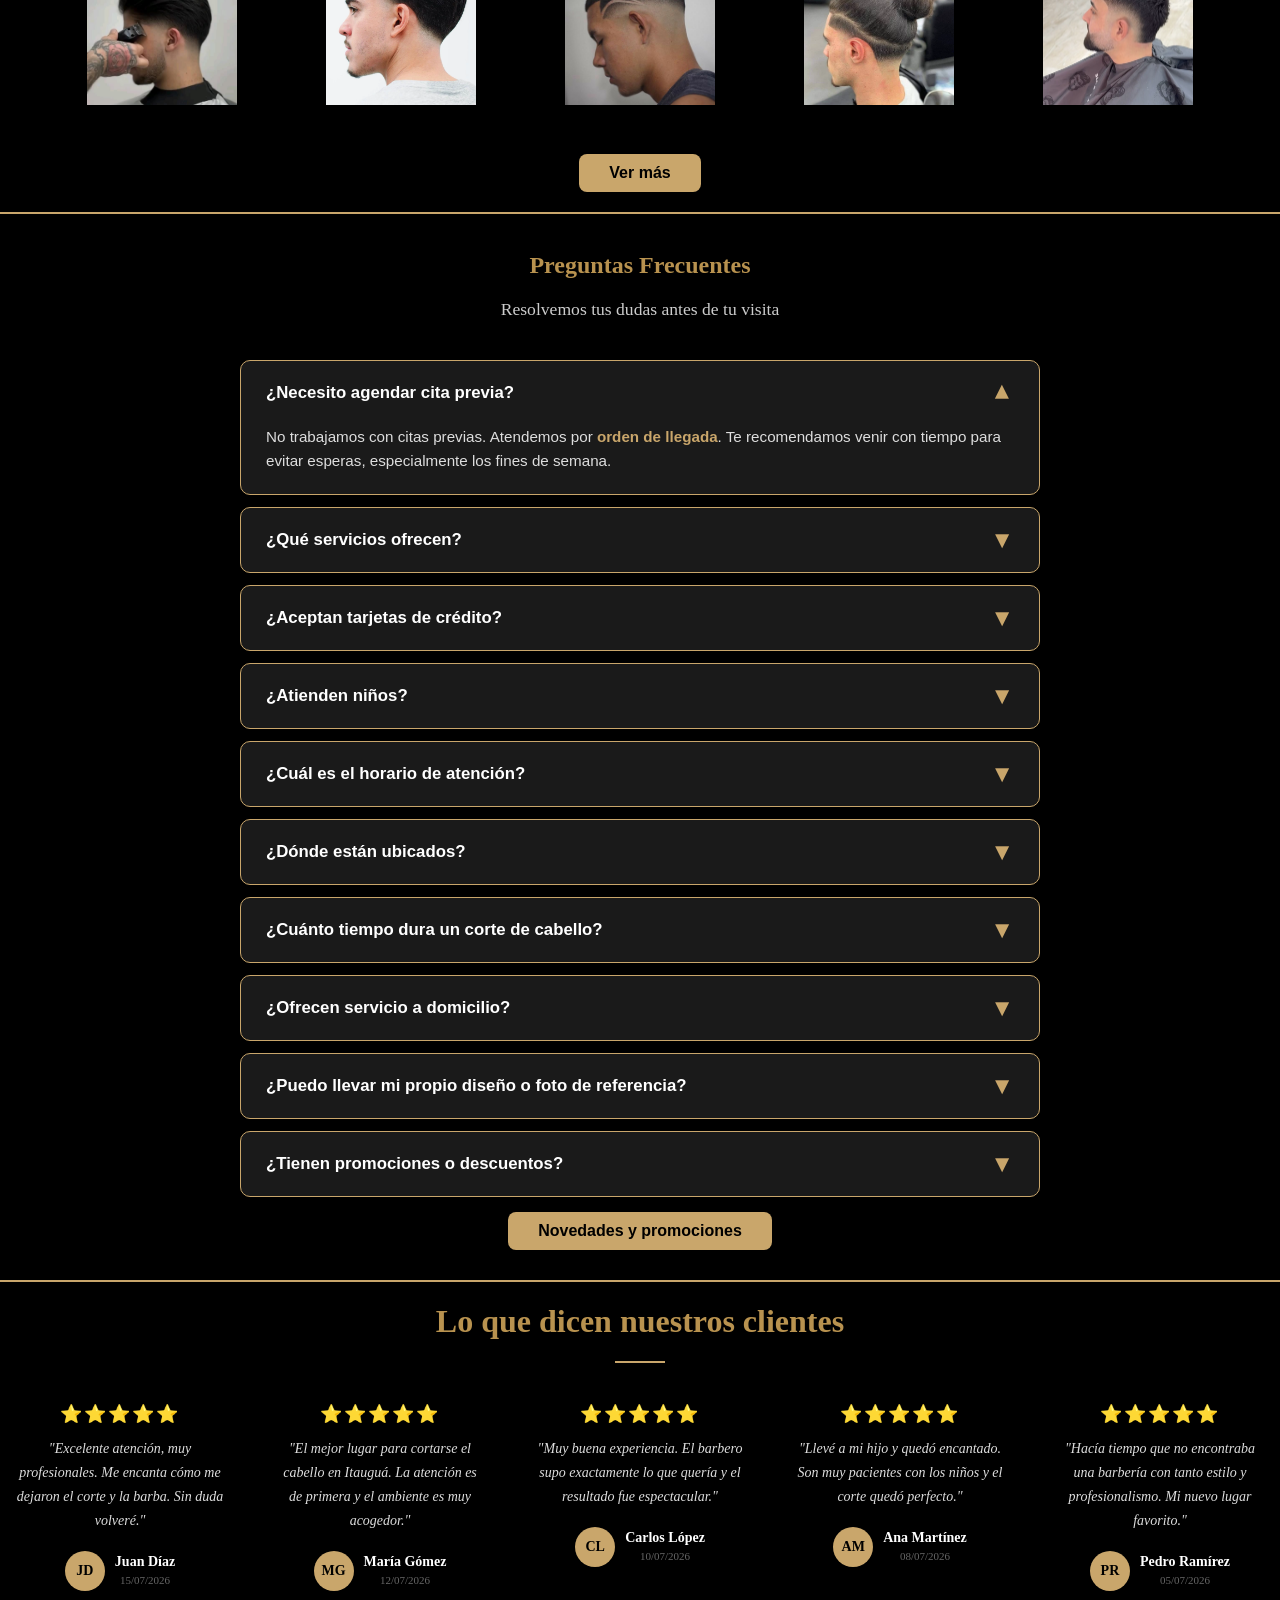
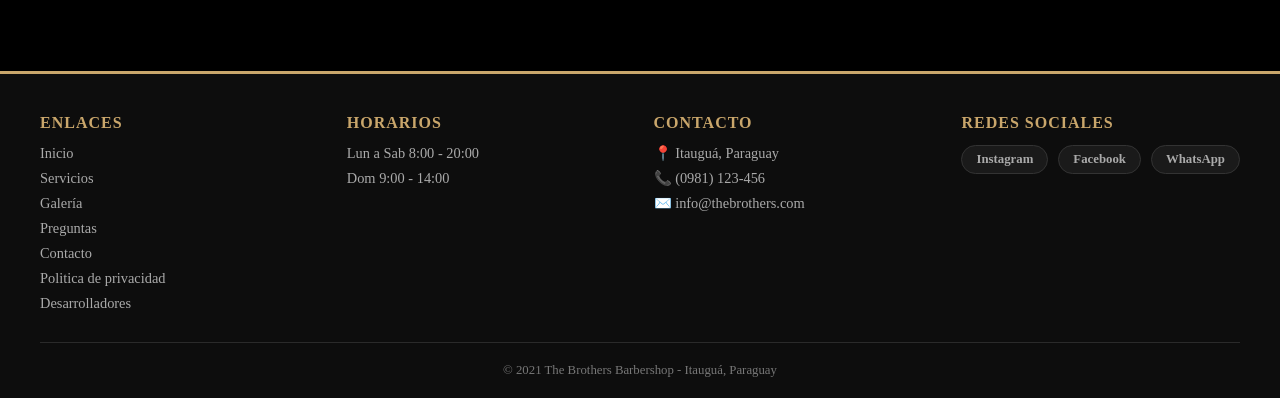
==== commit 1ce495de: "Add files via upload" ====
--- a/index.html
+++ b/index.html
@@ -6,34 +6,33 @@
     <meta name="viewport" content="width=device-width, initial-scale=1.0">
     <title>Inicio</title>
     <link rel="stylesheet" href="css/index.css">
+    <link rel="stylesheet" href="css/reseñas.css">
     <link rel="stylesheet" href="https://cdnjs.cloudflare.com/ajax/libs/font-awesome/6.0.0-beta3/css/all.min.css" />
 </head>
 
 <body>
     <!--Banner-->
     <header>
-    <div class="header-contenido">
-        <img class="logo" src="img/logobarber.png" alt="The Brothers" />
-        
-        <!-- Botón hamburguesa (solo visible en móviles) -->
-        <button class="boton-hamburguesa" id="botonHamburguesa">
-            <span></span>
-            <span></span>
-            <span></span>
-        </button>
+        <div class="header-contenido">
+            <img class="logo" src="img/logobarber.png" alt="The Brothers" />
+            <button class="boton-hamburguesa" id="botonHamburguesa">
+                <span></span>
+                <span></span>
+                <span></span>
+            </button>
 
-        <nav class="nav-links" id="navLinks">
-            <a href="servicios.html">Servicios</a>
-            <a href="galeria.html">Galería</a>
-            <a href="contactos.html">Contactos</a>
-            <a href="nosotros.html">Sobre Nosotros</a>
-            <a href="noticias.html">Noticias</a>
-        </nav>
-    </div>
-</header>
+            <nav class="nav-links" id="navLinks">
+                <a href="servicios.html">Servicios</a>
+                <a href="galeria.html">Galería</a>
+                <a href="contactos.html">Contactos</a>
+                <a href="nosotros.html">Sobre Nosotros</a>
+                <a href="noticias.html">Noticias</a>
+            </nav>
+        </div>
+    </header>
 
-<!-- Overlay para cerrar el menú al hacer clic fuera -->
-<div class="overlay-menu" id="overlayMenu"></div>
+    <!-- Overlay para cerrar el menú al hacer clic fuera -->
+    <div class="overlay-menu" id="overlayMenu"></div>
 
 
 
@@ -52,7 +51,7 @@
     <!--Presentación-->
     <div class="presentacion">
         <div>
-            <h4 class="textpresen">The Brothers Barbería es un espacio dedicado al arte del cuidado masculino
+            <h4 class="textpresen">The Brothers Barbershop es un espacio dedicado al arte del cuidado masculino
                 en el corazón de Itauguá. Somos dos hermanos apasionados por la barbería que
                 convertimos un sueño en realidad, ofreciendo cortes de pelo, arreglo de barba y
                 servicios de afeitado con la calidad y calidez que nos caracteriza.</h4>
@@ -83,7 +82,7 @@
 
     <!--Preguntas-->
     <section class="faq" id="faq">
-        <h2 class="titulo-faq"> Preguntas Frecuentes</h2>
+        <h1 class="titulos">Preguntas Frecuentes</h1>
         <p class="subtitulo-faq">Resolvemos tus dudas antes de tu visita</p>
 
         <div class="faq-container" id="faq-container">
@@ -92,81 +91,92 @@
         <button onclick="irNovedades" class="ver-mas">Novedades y promociones</button>
     </section>
 
+    <hr>
+
+    <!--Reseñas-->
+    <div class="reseñas-encabezado">
+        <h1 class="titulos">Lo que dicen nuestros clientes</h1>
+        <div class="reseñas-linea"></div>
+    </div>
+
+    <div class="reseñas-grid" id="reseñas">
+        <!-- Las reseñas se generan con JavaScript -->
+    </div>
     <!--Información y redes-->
-<footer class="pie-pagina">
-    <!-- Parte superior -->
-    <div class="parte-superior">
-        <!--Columna 1-->
-        <div class="columna">
-            <h4>Enlaces</h4>
-            <a href="index.html">Inicio</a>
-            <a href="servicios.html">Servicios</a>
-            <a href="galeria.html">Galería</a>
-            <a href="#faq">Preguntas</a>
-            <a href="contactos.html">Contacto</a>
-            <a href="politica.html">Politica de privacidad</a>
-            <a href="desarrolladores.html">Desarrolladores</a>
+    <footer class="pie-pagina">
+        <!-- Parte superior -->
+        <div class="parte-superior">
+            <!--Columna 1-->
+            <div class="columna">
+                <h4>Enlaces</h4>
+                <a href="index.html">Inicio</a>
+                <a href="servicios.html">Servicios</a>
+                <a href="galeria.html">Galería</a>
+                <a href="#faq">Preguntas</a>
+                <a href="contactos.html">Contacto</a>
+                <a href="politica.html">Politica de privacidad</a>
+                <a href="desarrolladores.html">Desarrolladores</a>
+            </div>
+
+            <!--Columna 2-->
+            <div class="columna">
+                <h4>Horarios</h4>
+                <p>Lun a Sab 8:00 - 20:00</p>
+                <p>Dom 9:00 - 14:00</p>
+            </div>
+
+            <!--Columna 3-->
+            <div class="columna">
+                <h4>Contacto</h4>
+                <p>📍 Itauguá, Paraguay</p>
+                <p>📞 (0981) 123-456</p>
+                <p>✉️ info@thebrothers.com</p>
+            </div>
+
+            <!--Columna 4-->
+            <div class="columna">
+                <h4>Redes Sociales</h4>
+                <div class="redes-sociales">
+                    <a href="https://www.instagram.com/">Instagram</a>
+                    <a href="https://www.facebook.com/">Facebook</a>
+                    <a href="https://web.whatsapp.com/">WhatsApp</a>
+                </div>
+            </div>
         </div>
 
-        <!--Columna 2-->
-        <div class="columna">
-            <h4>Horarios</h4>
-            <p>Lun a Sab 8:00 - 20:00</p>
-            <p>Dom 9:00 - 14:00</p>
+        <div class="parte-inferior">
+            <p>© 2021 The Brothers Barbershop - Itauguá, Paraguay</p>
         </div>
+    </footer>
 
-        <!--Columna 3-->
-        <div class="columna">
-            <h4>Contacto</h4>
-            <p>📍 Itauguá, Paraguay</p>
-            <p>📞 (0981) 123-456</p>
-            <p>✉️ info@thebrothers.com</p>
-        </div>
 
-        <!--Columna 4-->
-        <div class="columna">
-            <h4>Redes Sociales</h4>
-            <div class="redes-sociales">
-                <a href="https://www.instagram.com/">Instagram</a>
-                <a href="https://www.facebook.com/">Facebook</a>
-                <a href="https://web.whatsapp.com/">WhatsApp</a>
+    <!--Modal servicios-->
+    <div class="modal-servicios" id="modal-servicios">
+        <div class="modal-servicios-contenido" id="modal-servicios-contenido">
+
+            <!-- Botón cerrar -->
+            <button class="modal-servicios-cerrar" id="modalCerrar">✕</button>
+
+            <!-- Contenido del modal (se llena con JavaScript) -->
+            <div id="modalBody">
+                <img id="modalImg" src="" alt="" class="modal-detalle-img">
+                <div class="modal-detalle-info">
+                    <h2 id="modalTitulo"></h2>
+                    <p class="modal-detalle-desc" id="modalDescri"></p>
+                    <p><span class="modal-detalle-label">Categoría:</span> <span id="modalCategoria"></span></p>
+                    <p><span class="modal-detalle-label">Precio:</span> <span id="modalPrecio"></span></p>
+                </div>
             </div>
+
         </div>
     </div>
 
-    <div class="parte-inferior">
-        <p>© 2021 The Brothers Barbershop - Itauguá, Paraguay</p>
+    <div class="modal-galeria" id="modalGaleria">
+        <div class="modal-galeria-contenido">
+            <button class="modal-galeria-cerrar" id="modalGaleriaCerrar">✕</button>
+            <img id="modalGaleriaImg" src="" alt="Imagen ampliada">
+        </div>
     </div>
-</footer>
-
-
-<!--Modal servicios-->
-<div class="modal-servicios" id="modal-servicios">
-    <div class="modal-servicios-contenido" id="modal-servicios-contenido">
-        
-        <!-- Botón cerrar -->
-        <button class="modal-servicios-cerrar" id="modalCerrar">✕</button>
-
-        <!-- Contenido del modal (se llena con JavaScript) -->
-        <div id="modalBody">
-            <img id="modalImg" src="" alt="" class="modal-detalle-img">
-            <div class="modal-detalle-info">
-                <h2 id="modalTitulo"></h2>
-                <p class="modal-detalle-desc" id="modalDescri"></p>
-                <p><span class="modal-detalle-label">Categoría:</span> <span id="modalCategoria"></span></p>
-                <p><span class="modal-detalle-label">Precio:</span> <span id="modalPrecio"></span></p>
-            </div>
-        </div>
-
-    </div>
-</div>
-
-<div class="modal-galeria" id="modalGaleria">
-    <div class="modal-galeria-contenido">
-        <button class="modal-galeria-cerrar" id="modalGaleriaCerrar">✕</button>
-        <img id="modalGaleriaImg" src="" alt="Imagen ampliada">
-    </div>
-</div>
 
 
     <!--Botón volver arriba-->
@@ -182,6 +192,7 @@
     <script src="js/btnhamburguesa.js"></script>
     <script src="js/agrandarfotos.js"></script>
     <script src="js/direcciones.js"></script>
+    <script src="js/reseñas.js"></script>
 </body>
 
 </html>
--- a/css/index.css
+++ b/css/index.css
@@ -47,36 +47,6 @@
 .logo{
     width: 150px;
     border-radius: 150px;
-}
-
-/*Header*/
-header{
-    display: flex;
-    justify-content: center;
-    align-items: center;
-    gap: 15px;
-    padding: 15px;
-     position: fixed;      
-    top: 0;                
-    left: 0;                
-    width: 100%;           
-    z-index: 1000;         
-    background: #000000;
-    height: 50px;
-}
-
-header a{
-    text-decoration: none;
-    font-size: 20px;
-    color: white;
-    padding: 5px;
-}
-
-header a:hover{
-    transition: 0.5s;
-    transform: scale(1.1);
-    background-color: rgb(39, 17, 2);
-    color: white;
 }
 
 /*Banner*/
@@ -179,6 +149,13 @@
     display: block;
     text-align: left;
     border-radius: 20px;
+}
+
+.contenido .logo{
+    object-fit: contain;
+    display: block;
+    border-radius: 80px;
+    margin: 0 auto 10px auto;
 }
 
 .contenido:hover {
@@ -475,11 +452,6 @@
 }
 
 /*Responsive*/
-/* ============================================ */
-/* MEDIA QUERIES - RESPONSIVE COMPLETO         */
-/* ============================================ */
-
-/* ===== PANTALLAS MUY GRANDES (4K) ===== */
 @media (min-width: 1920px) {
     .seccion-noticias,
     .presentacion,
@@ -1410,13 +1382,6 @@
     }
 }
 
-
-
-/* ============================================ */
-/* HEADER CON HAMBURGUESA - COMPLETO           */
-/* ============================================ */
-
-/* === PADDING PARA TODOS LOS DISPOSITIVOS === */
 body {
     padding-top: 80px;
     margin: 0;
@@ -1454,8 +1419,6 @@
     width: 150px;
     height: auto;
     flex-shrink: 0;
-    order: 1;
-    margin-right: auto;
 }
 
 .nav-links {
@@ -1465,7 +1428,6 @@
     list-style: none;
     margin: 0;
     padding: 0;
-    order: 2;
 }
 
 .nav-links a {
@@ -1492,7 +1454,6 @@
     cursor: pointer;
     padding: 8px;
     z-index: 1001;
-    order: 3;
 }
 
 .boton-hamburguesa span {
@@ -1531,10 +1492,10 @@
     display: block;
 }
 
-/* ===== RESPONSIVE - MÓVILES ===== */
+/* ===== RESPONSIVE HEADER ===== */
 @media (max-width: 768px) {
     body {
-        padding-top: 80px !important;  /* Forzamos el mismo padding en móvil */
+        padding-top: 70px !important;
     }
 
     header {
@@ -1543,22 +1504,39 @@
     }
 
     .header-contenido {
-        justify-content: space-between;
+        justify-content: center;
         gap: 0;
+        position: relative;
+        width: 100%;
     }
 
     .logo {
         width: 80px;
-        order: 1;
-        margin-right: 0;
+        margin: 0 auto;
+        display: block;
     }
 
     .boton-hamburguesa {
         display: flex;
-        order: 2;
-        position: relative;
-        margin-left: auto;
-        margin-right: 30px;
+        position: absolute;
+        right: 15px;
+        top: 50%;
+        transform: translateY(-50%);
+        z-index: 1001;
+        padding: 8px;
+        background: transparent;
+        border: none;
+        cursor: pointer;
+    }
+
+    .boton-hamburguesa span {
+        display: block;
+        width: 28px;
+        height: 3px;
+        background: #ffffff;
+        border-radius: 3px;
+        margin: 5px 0;
+        transition: 0.3s ease;
     }
 
     .nav-links {
@@ -1578,7 +1556,6 @@
         transition: right 0.4s ease;
         box-shadow: -10px 0 30px rgba(0, 0, 0, 0.8);
         z-index: 999;
-        order: 3;
     }
 
     .nav-links.abierto {
@@ -1595,7 +1572,7 @@
 
 @media (max-width: 480px) {
     body {
-        padding-top: 70px !important;
+        padding-top: 65px !important;
     }
 
     header {
@@ -1608,12 +1585,13 @@
     }
 
     .boton-hamburguesa {
-        margin-right: 25px;
+        right: 12px;
     }
 
     .boton-hamburguesa span {
         width: 24px;
         height: 2.5px;
+        margin:  0;
     }
 
     .nav-links {
@@ -1644,12 +1622,13 @@
     }
 
     .boton-hamburguesa {
-        margin-right: 20px;
+        right: 10px;
     }
 
     .boton-hamburguesa span {
         width: 20px;
         height: 2px;
+        margin: 3px 0;
     }
 
     .nav-links {
@@ -1662,122 +1641,6 @@
         padding: 6px 12px;
     }
 }
-
-
-/* ===== MÓVILES ===== */
-@media (max-width: 480px) {
-    .modal-servicios {
-        padding: 5px;
-        align-items: flex-start;
-        padding-top: 10px;
-    }
-
-    .modal-servicios-contenido {
-        width: 100%;
-        max-width: 100%;
-        border-radius: 10px;
-        max-height: 95vh;
-        margin: 0 auto;
-        overflow-y: auto;
-    }
-
-    .modal-detalle-img {
-        height: 160px;
-        width: 100%;
-        object-fit: cover;
-        border-radius: 10px 10px 0 0;
-    }
-
-    .modal-detalle-info {
-        padding: 12px 14px 16px;
-    }
-
-    .modal-detalle-info h2 {
-        font-size: 18px;
-        margin-bottom: 6px;
-    }
-
-    .modal-detalle-desc {
-        font-size: 13px;
-        line-height: 1.5;
-        margin-bottom: 10px;
-    }
-
-    .modal-detalle-info p {
-        font-size: 13px;
-        margin: 4px 0;
-    }
-
-    .modal-detalle-label {
-        font-size: 13px;
-    }
-
-    .modal-servicios-cerrar {
-        width: 30px;
-        height: 30px;
-        font-size: 20px;
-        top: 6px;
-        right: 8px;
-        background: rgba(0, 0, 0, 0.8);
-        position: sticky;
-        float: right;
-        margin: 6px 6px 0 0;
-    }
-}
-
-/* ===== MÓVILES MUY PEQUEÑOS ===== */
-@media (max-width: 380px) {
-    .modal-servicios {
-        padding: 3px;
-        padding-top: 5px;
-    }
-
-    .modal-servicios-contenido {
-        max-height: 98vh;
-        border-radius: 8px;
-    }
-
-    .modal-detalle-img {
-        height: 130px;
-    }
-
-    .modal-detalle-info {
-        padding: 10px 12px 14px;
-    }
-
-    .modal-detalle-info h2 {
-        font-size: 16px;
-        margin-bottom: 4px;
-    }
-
-    .modal-detalle-desc {
-        font-size: 12px;
-        line-height: 1.4;
-        margin-bottom: 8px;
-    }
-
-    .modal-detalle-info p {
-        font-size: 12px;
-        margin: 3px 0;
-    }
-
-    .modal-detalle-label {
-        font-size: 12px;
-    }
-
-    .modal-servicios-cerrar {
-        width: 26px;
-        height: 26px;
-        font-size: 17px;
-        top: 4px;
-        right: 6px;
-    }
-}
-
-/* ============================================ */
-/* MODAL - CENTRADO EN MEDIO DE LA PANTALLA    */
-/* ============================================ */
-
 .modal-servicios {
     display: none;
     position: fixed;
@@ -1872,10 +1735,6 @@
     margin: 4px 0;
 }
 
-/* ============================================ */
-/* MÓVILES                                      */
-/* ============================================ */
-
 @media (max-width: 600px) {
     .modal-servicios {
         padding: 15px;
@@ -2033,9 +1892,6 @@
         right: 8px;
     }
 }
-/* ============================================ */
-/* MODAL - CENTRADO EN MEDIO DE LA PANTALLA    */
-/* ============================================ */
 
 .modal-servicios {
     display: none;
@@ -2135,10 +1991,6 @@
     margin: 4px 0;
 }
 
-/* ============================================ */
-/* MÓVILES                                      */
-/* ============================================ */
-
 @media (max-width: 600px) {
     .modal-servicios {
         padding: 15px;
@@ -2296,9 +2148,6 @@
         right: 8px;
     }
 }
-/* ============================================ */
-/* MODAL PARA GALERÍA - CENTRADO               */
-/* ============================================ */
 
 .modal-galeria {
     display: none;
@@ -2355,10 +2204,6 @@
     transform: rotate(90deg);
 }
 
-/* ============================================ */
-/* TABLETS Y MÓVILES - CENTRADO FORZADO        */
-/* ============================================ */
-
 @media (max-width: 1024px) {
     .modal-galeria {
         padding: 15px;
@@ -2448,9 +2293,6 @@
     }
 }
 
-/* ============================================ */
-/* LANDSCAPE                                    */
-/* ============================================ */
 
 @media (max-height: 500px) and (orientation: landscape) {
     .modal-galeria {
--- a/css/reseñas.css
+++ b/css/reseñas.css
@@ -0,0 +1,206 @@
+.reseñas {
+    max-width: 1100px;
+    margin: 60px auto;
+    padding: 40px 20px;
+    font-family: Arial, Helvetica, sans-serif;
+}
+
+.reseñas-encabezado {
+    text-align: center;
+    margin-bottom: 20px;
+}
+
+.reseñas-etiqueta {
+    display: inline-block;
+    font-size: 12px;
+    font-weight: 600;
+    letter-spacing: 3px;
+    color: #C9A66B;
+    text-transform: uppercase;
+    margin-bottom: 5px;
+}
+
+.reseñas-titulo {
+    font-size: 34px;
+    color: #ffffff;
+    margin-bottom: 4px;
+    font-weight: 300;
+}
+
+.reseñas-subtitulo {
+    font-size: 15px;
+    color: #888888;
+    margin-bottom: 5px;
+}
+
+.reseñas-linea {
+    width: 50px;
+    height: 2px;
+    background: #C9A66B;
+    margin: 8px auto 0;
+}
+
+.reseñas-grid {
+    display: grid;
+    grid-template-columns: repeat(5, 1fr);
+    gap: 20px;
+    margin-top: 10px;
+}
+
+.reseña-item {
+    background: transparent;
+    padding: 20px 15px;
+    text-align: center;
+    transition: 0.3s ease;
+    border-radius: 12px;
+}
+
+.reseña-item:hover {
+    background: rgba(255, 255, 255, 0.03);
+}
+
+.reseña-estrellas {
+    font-size: 18px;
+    letter-spacing: 2px;
+    color: #f5c842;
+    margin-bottom: 12px;
+}
+
+.reseña-texto {
+    color: #dddddd;
+    font-size: 14px;
+    line-height: 1.7;
+    margin: 0 0 18px 0;
+    font-style: italic;
+}
+
+.reseña-cliente {
+    display: flex;
+    align-items: center;
+    justify-content: center;
+    gap: 10px;
+}
+
+.reseña-avatar {
+    width: 40px;
+    height: 40px;
+    border-radius: 50%;
+    background: #C9A66B;
+    color: #000000;
+    display: flex;
+    align-items: center;
+    justify-content: center;
+    font-weight: 700;
+    font-size: 14px;
+    flex-shrink: 0;
+}
+
+.reseña-nombre {
+    color: #ffffff;
+    font-size: 14px;
+    margin: 0;
+    font-weight: 600;
+}
+
+.reseña-fecha {
+    color: #666666;
+    font-size: 11px;
+}
+
+/* Responsive*/
+@media (max-width: 1024px) {
+    .reseñas-grid {
+        grid-template-columns: repeat(3, 1fr);
+        gap: 15px;
+    }
+}
+
+@media (max-width: 768px) {
+    .reseñas {
+        padding: 30px 15px;
+        margin: 40px auto;
+    }
+
+    .reseñas-encabezado {
+        margin-bottom: 15px;
+    }
+
+    .reseñas-titulo {
+        font-size: 28px;
+    }
+
+    .reseñas-grid {
+        grid-template-columns: repeat(2, 1fr);
+        gap: 15px;
+        margin-top: 8px;
+    }
+
+    .reseña-item {
+        padding: 15px 10px;
+    }
+
+    .reseña-texto {
+        font-size: 13px;
+    }
+}
+
+@media (max-width: 480px) {
+    .reseñas {
+        padding: 20px 10px;
+        margin: 30px auto;
+    }
+
+    .reseñas-encabezado {
+        margin-bottom: 12px;
+    }
+
+    .reseñas-titulo {
+        font-size: 22px;
+        margin-bottom: 2px;
+    }
+
+    .reseñas-subtitulo {
+        font-size: 13px;
+        margin-bottom: 3px;
+    }
+
+    .reseñas-linea {
+        margin: 5px auto 0;
+    }
+
+    .reseñas-grid {
+        grid-template-columns: 1fr;
+        max-width: 350px;
+        margin: 5px auto 0;
+        gap: 10px;
+    }
+
+    .reseña-item {
+        padding: 15px;
+        border-bottom: 1px solid #2a2a2a;
+        border-radius: 0;
+    }
+
+    .reseña-item:last-child {
+        border-bottom: none;
+    }
+
+    .reseña-item:hover {
+        background: transparent;
+    }
+
+    .reseña-texto {
+        font-size: 13px;
+        margin-bottom: 14px;
+    }
+
+    .reseña-avatar {
+        width: 35px;
+        height: 35px;
+        font-size: 12px;
+    }
+
+    .reseña-nombre {
+        font-size: 13px;
+    }
+}
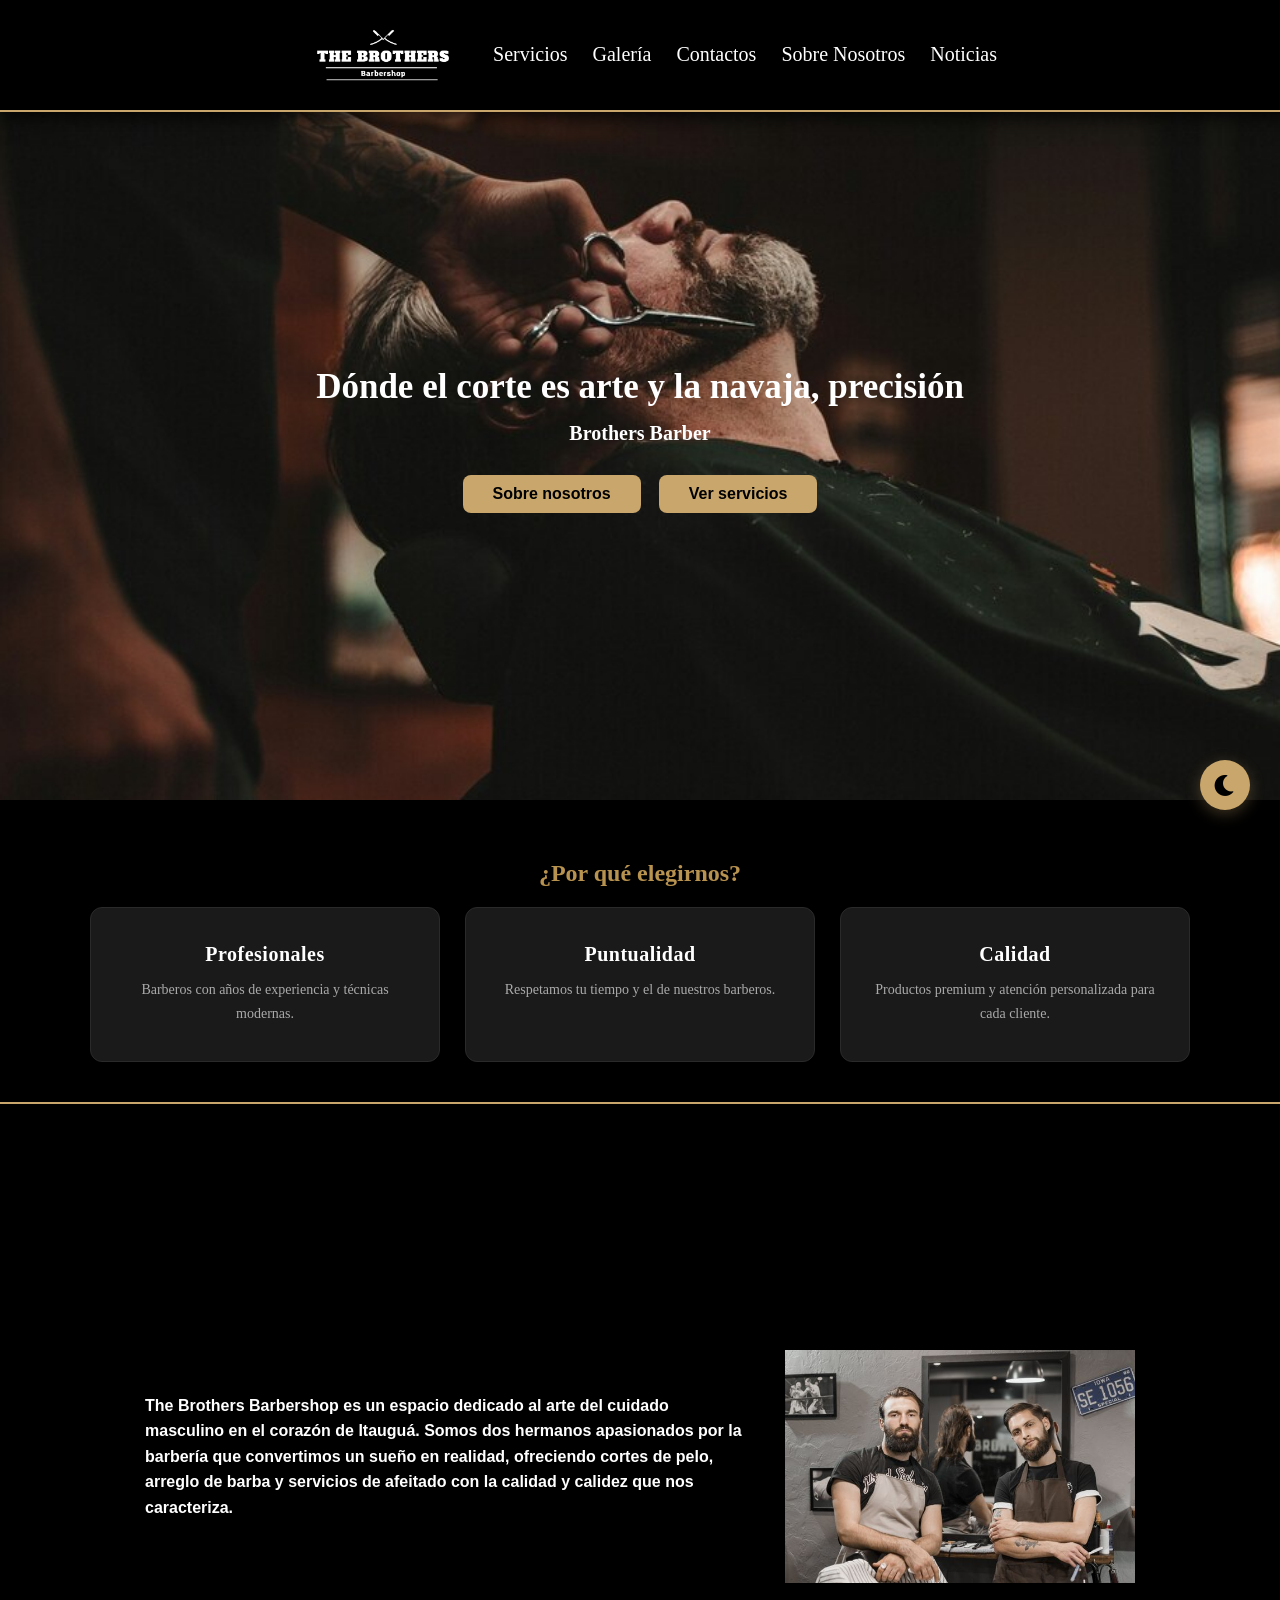
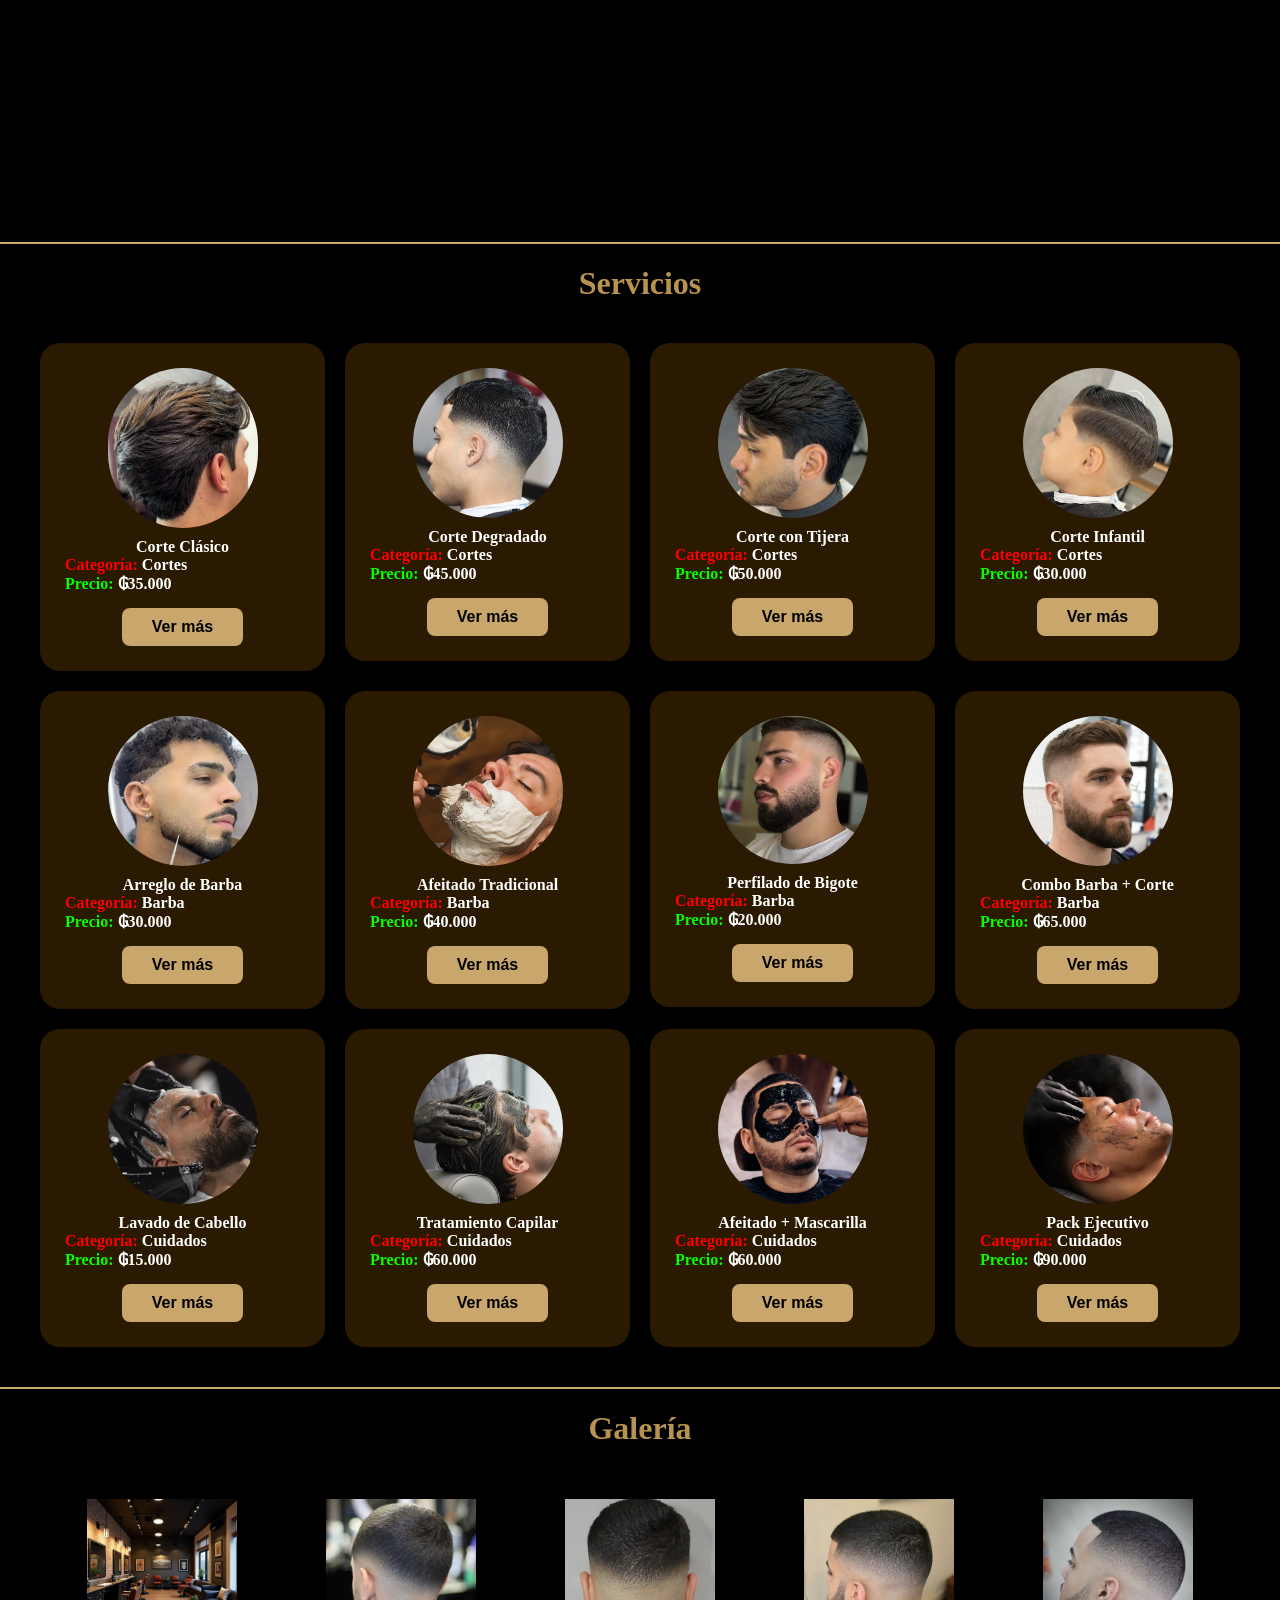
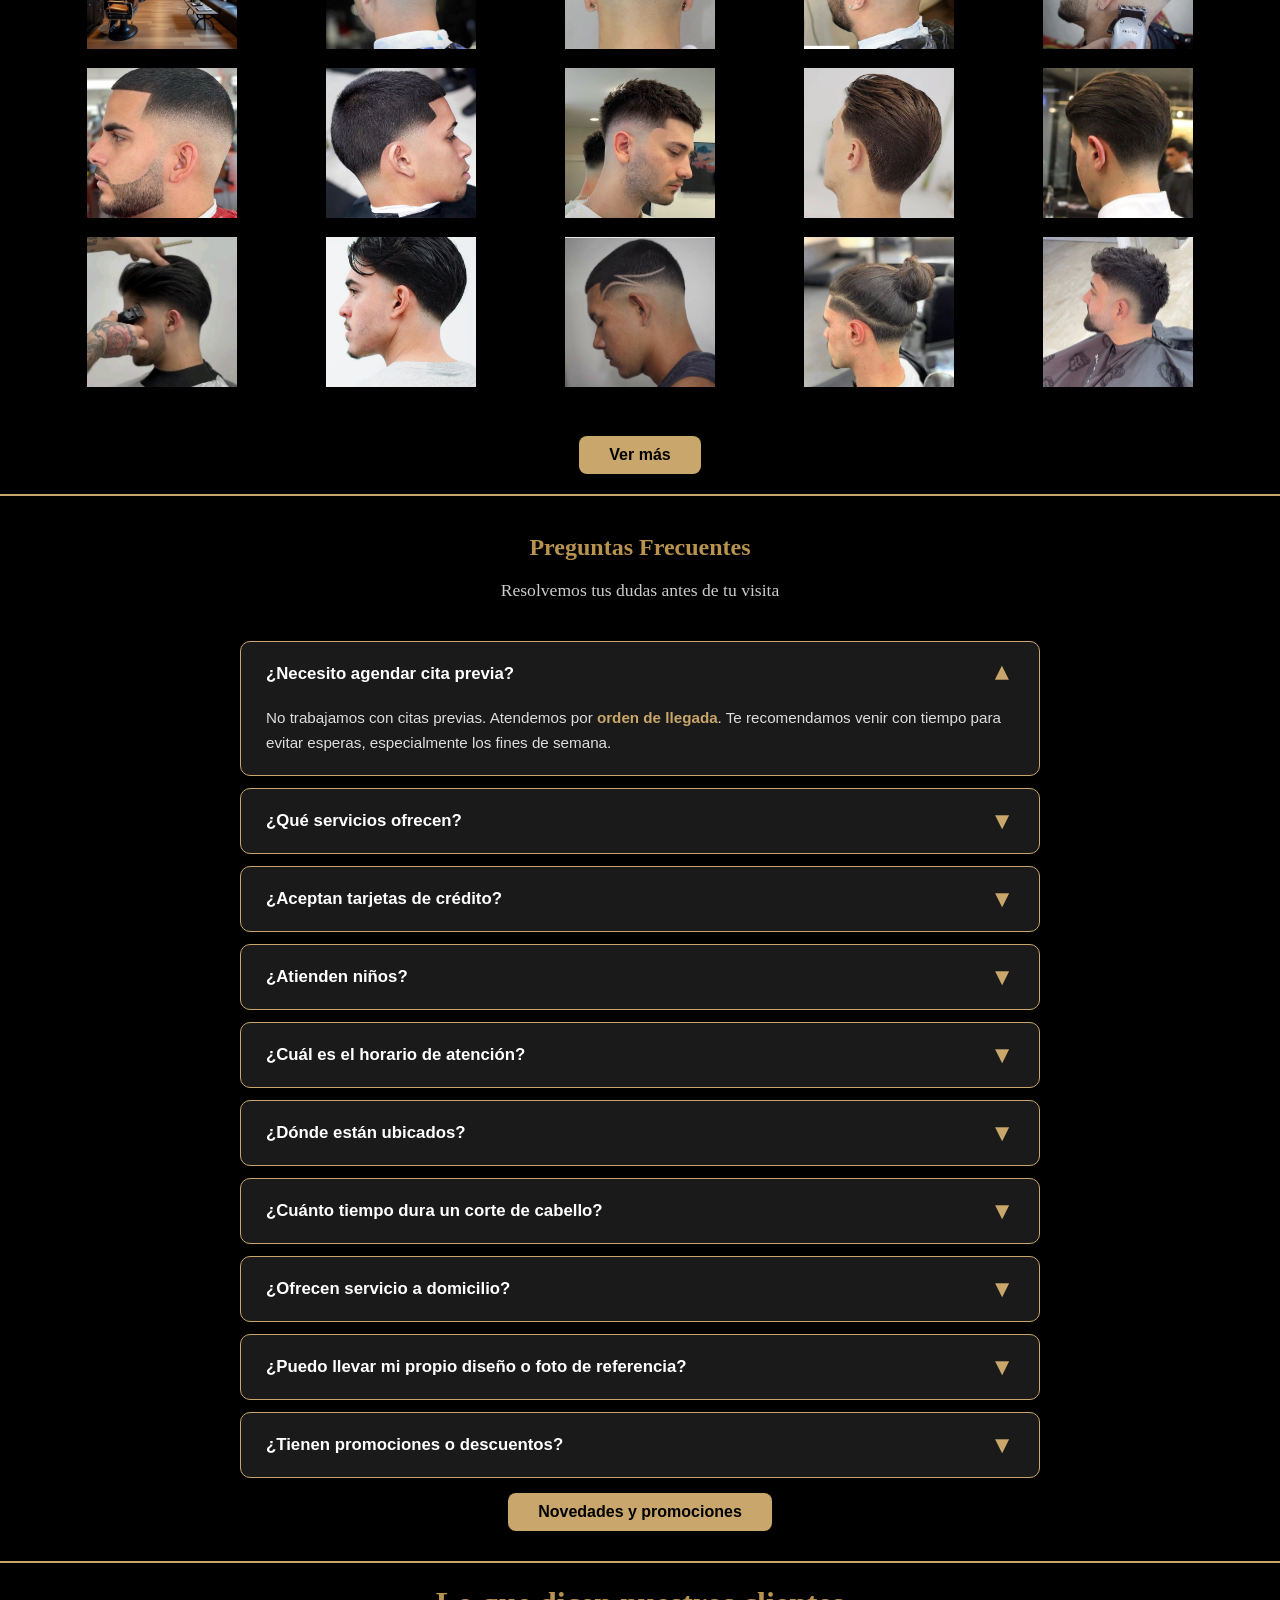
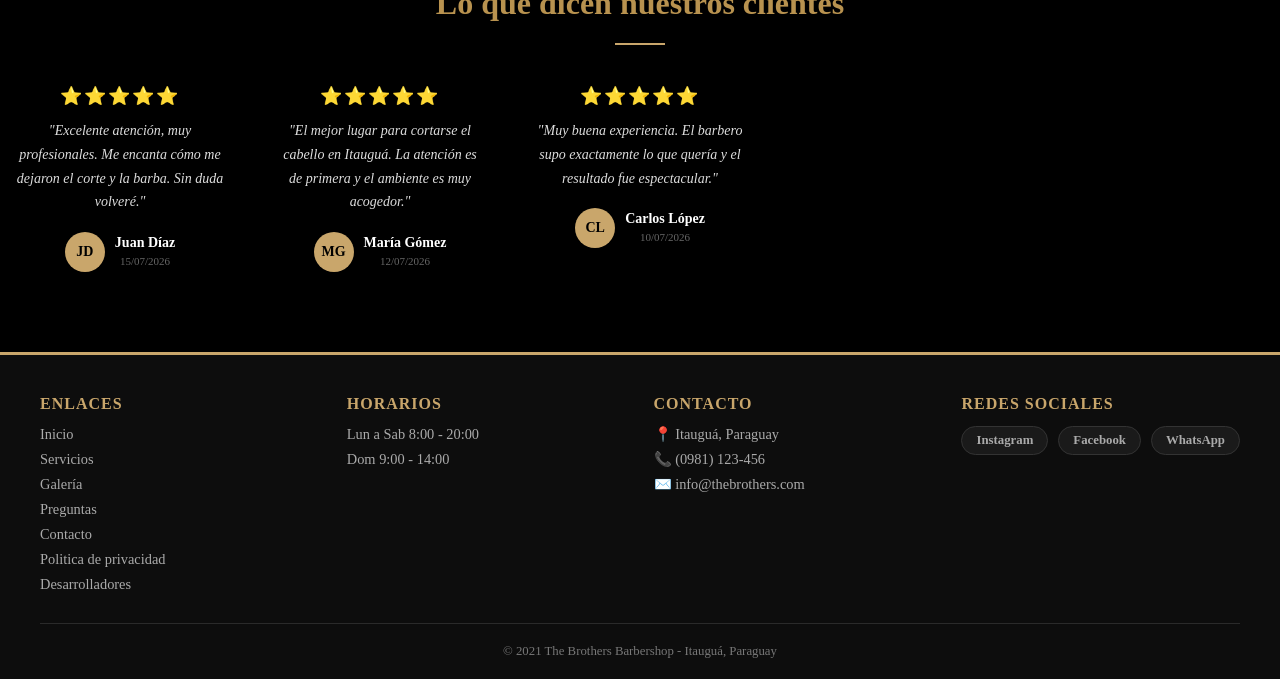
==== commit c79f4456: "Add files via upload" ====
--- a/index.html
+++ b/index.html
@@ -14,7 +14,7 @@
     <!--Banner-->
     <header>
         <div class="header-contenido">
-            <img class="logo" src="img/logobarber.png" alt="The Brothers" />
+            <img id="logoPrincipal" class="logo" src="img/logobarber.png" alt="The Brothers" />
             <button class="boton-hamburguesa" id="botonHamburguesa">
                 <span></span>
                 <span></span>
@@ -172,9 +172,8 @@
     </div>
 
     <div class="modal-galeria" id="modalGaleria">
-        <div class="modal-galeria-contenido">
-            <button class="modal-galeria-cerrar" id="modalGaleriaCerrar">✕</button>
-            <img id="modalGaleriaImg" src="" alt="Imagen ampliada">
+        <div class="modal-galeria-contenido" title="Haz click fuera de la imagen para volver al inicio">
+            <img id="modalGaleriaImg" src="" alt="Imagen ampliada" title="Haz click fuera de la imagen para volver al inicio">
         </div>
     </div>
 
@@ -193,6 +192,7 @@
     <script src="js/agrandarfotos.js"></script>
     <script src="js/direcciones.js"></script>
     <script src="js/reseñas.js"></script>
+    <script src="js/beneficios.js"></script>
 </body>
 
 </html>
--- a/css/index.css
+++ b/css/index.css
@@ -1182,9 +1182,9 @@
         font-size: 11px;
     }
 
-    /* Servicios - 3 columnas muy compactas */
+    /* Servicios - 4 columnas */
     .servicios {
-        grid-template-columns: repeat(3, 1fr);
+        grid-template-columns: repeat(4, 1fr);
         gap: 4px;
         padding: 6px;
     }
@@ -1270,7 +1270,7 @@
 }
 
 /* ===== PANTALLAS EN ORIENTACIÓN HORIZONTAL (Móviles) ===== */
-@media (max-height: 500px) and (orientation: landscape) {
+@media (max-width: 900px) and (max-height: 500px) and (orientation: landscape) {
     .banner {
         height: 250px;
         min-height: 200px;
@@ -1504,29 +1504,33 @@
     }
 
     .header-contenido {
-        justify-content: center;
+        display: flex;
+        justify-content: space-between;
+        align-items: center;
         gap: 0;
         position: relative;
         width: 100%;
+        padding-right: 24px;
+        box-sizing: border-box;
     }
 
     .logo {
         width: 80px;
-        margin: 0 auto;
         display: block;
+        margin: 0;
+        flex-shrink: 0;
     }
 
     .boton-hamburguesa {
         display: flex;
-        position: absolute;
-        right: 15px;
-        top: 50%;
-        transform: translateY(-50%);
+        position: static;
         z-index: 1001;
         padding: 8px;
         background: transparent;
         border: none;
         cursor: pointer;
+        flex-shrink: 0;
+        box-sizing: border-box;
     }
 
     .boton-hamburguesa span {
@@ -1584,10 +1588,6 @@
         width: 70px;
     }
 
-    .boton-hamburguesa {
-        right: 12px;
-    }
-
     .boton-hamburguesa span {
         width: 24px;
         height: 2.5px;
@@ -1619,10 +1619,6 @@
 
     .logo {
         width: 60px;
-    }
-
-    .boton-hamburguesa {
-        right: 10px;
     }
 
     .boton-hamburguesa span {
@@ -1853,7 +1849,7 @@
     }
 }
 
-@media (max-height: 500px) and (orientation: landscape) {
+@media (max-width: 900px) and (max-height: 500px) and (orientation: landscape) {
     .modal-servicios {
         padding: 10px 20px;
     }
@@ -2109,7 +2105,7 @@
     }
 }
 
-@media (max-height: 500px) and (orientation: landscape) {
+@media (max-width: 900px) and (max-height: 500px) and (orientation: landscape) {
     .modal-servicios {
         padding: 10px 20px;
     }
@@ -2164,10 +2160,13 @@
 }
 
 .modal-galeria-contenido {
-    max-width: 90%;
+    max-width: 80%;
     max-height: 90vh;
     position: relative;
     margin: 0 auto;
+    display: flex;
+    justify-content: center;
+    align-items: center;
 }
 
 .modal-galeria-contenido img {
@@ -2180,9 +2179,9 @@
 }
 
 .modal-galeria-cerrar {
-    position: absolute;
-    top: 10px;
-    right: 12px;
+    position: absolute !important;
+    top: 15px !important;     
+    right: 15px !important;   /* antes: 200px */
     background: rgba(0, 0, 0, 0.7);
     color: #fff;
     border: none;
@@ -2294,7 +2293,7 @@
 }
 
 
-@media (max-height: 500px) and (orientation: landscape) {
+@media (max-width: 900px) and (max-height: 500px) and (orientation: landscape) {
     .modal-galeria {
         padding: 10px 20px;
     }
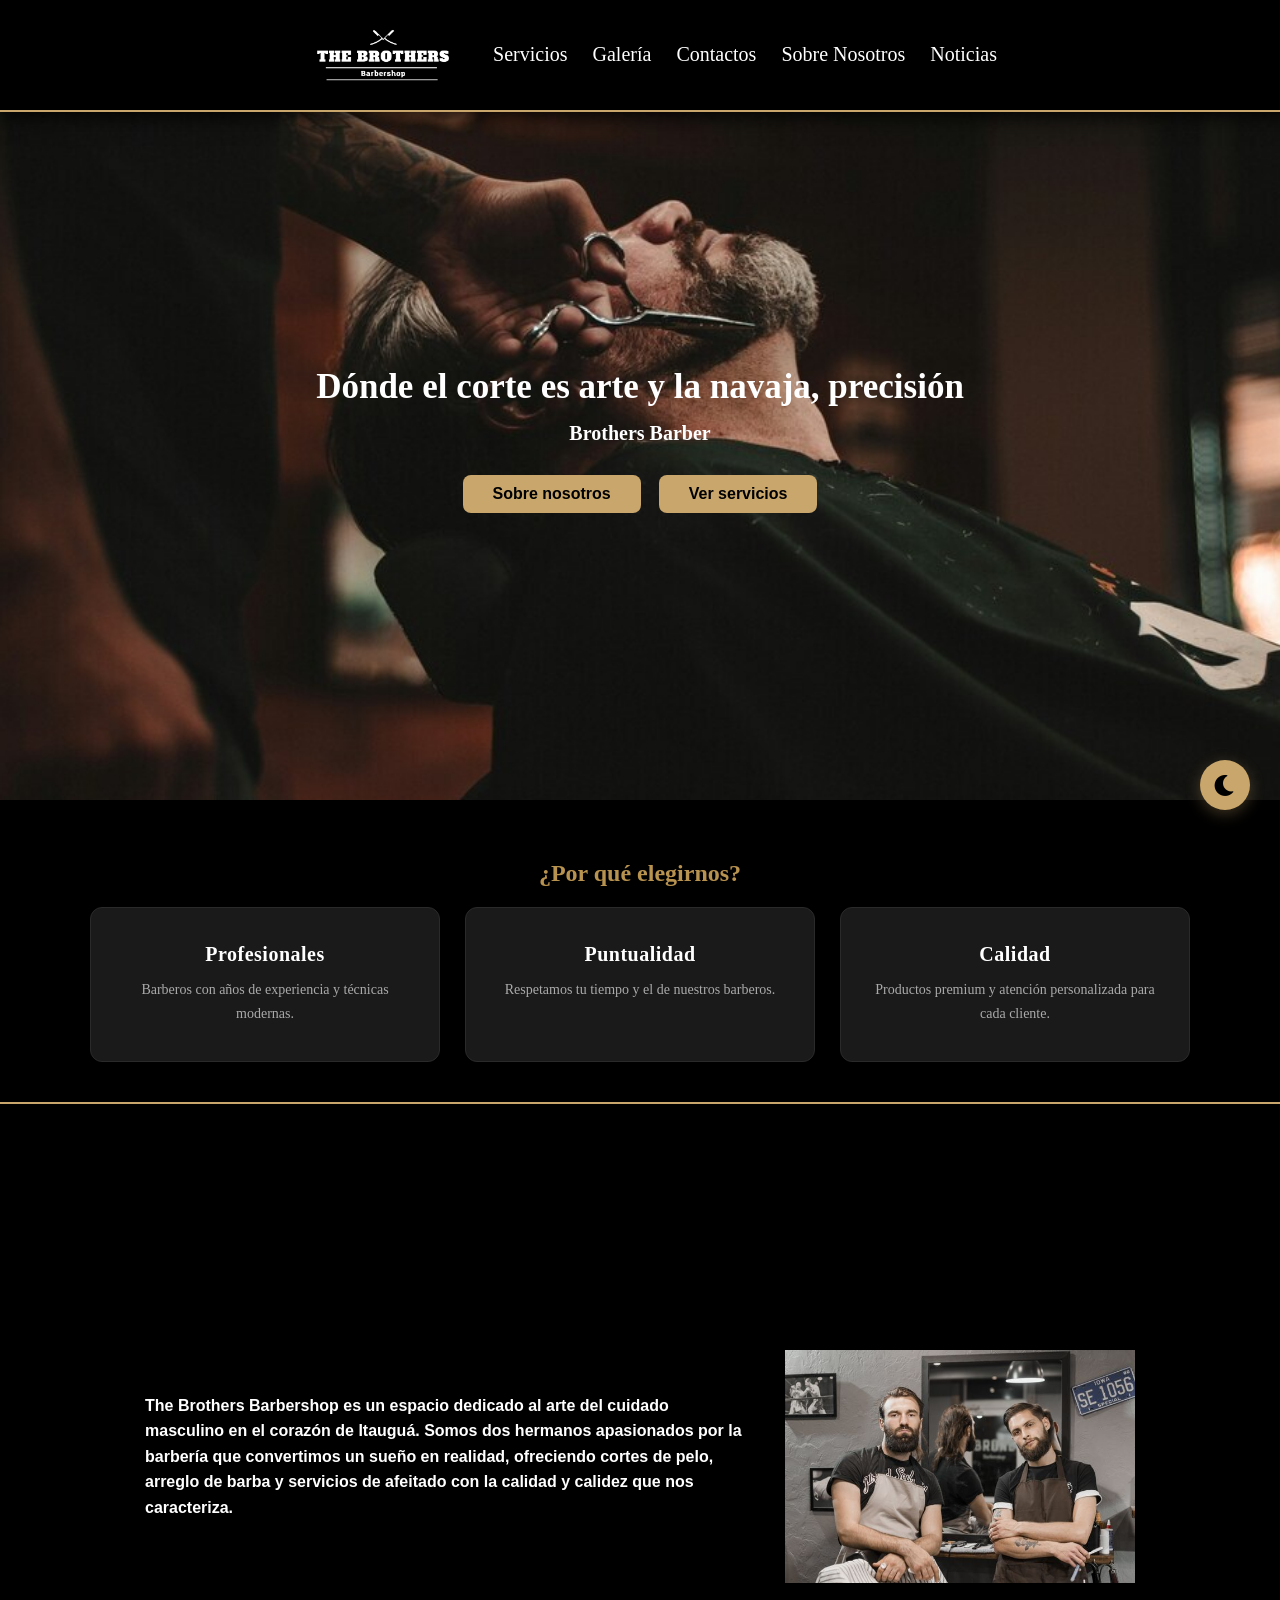
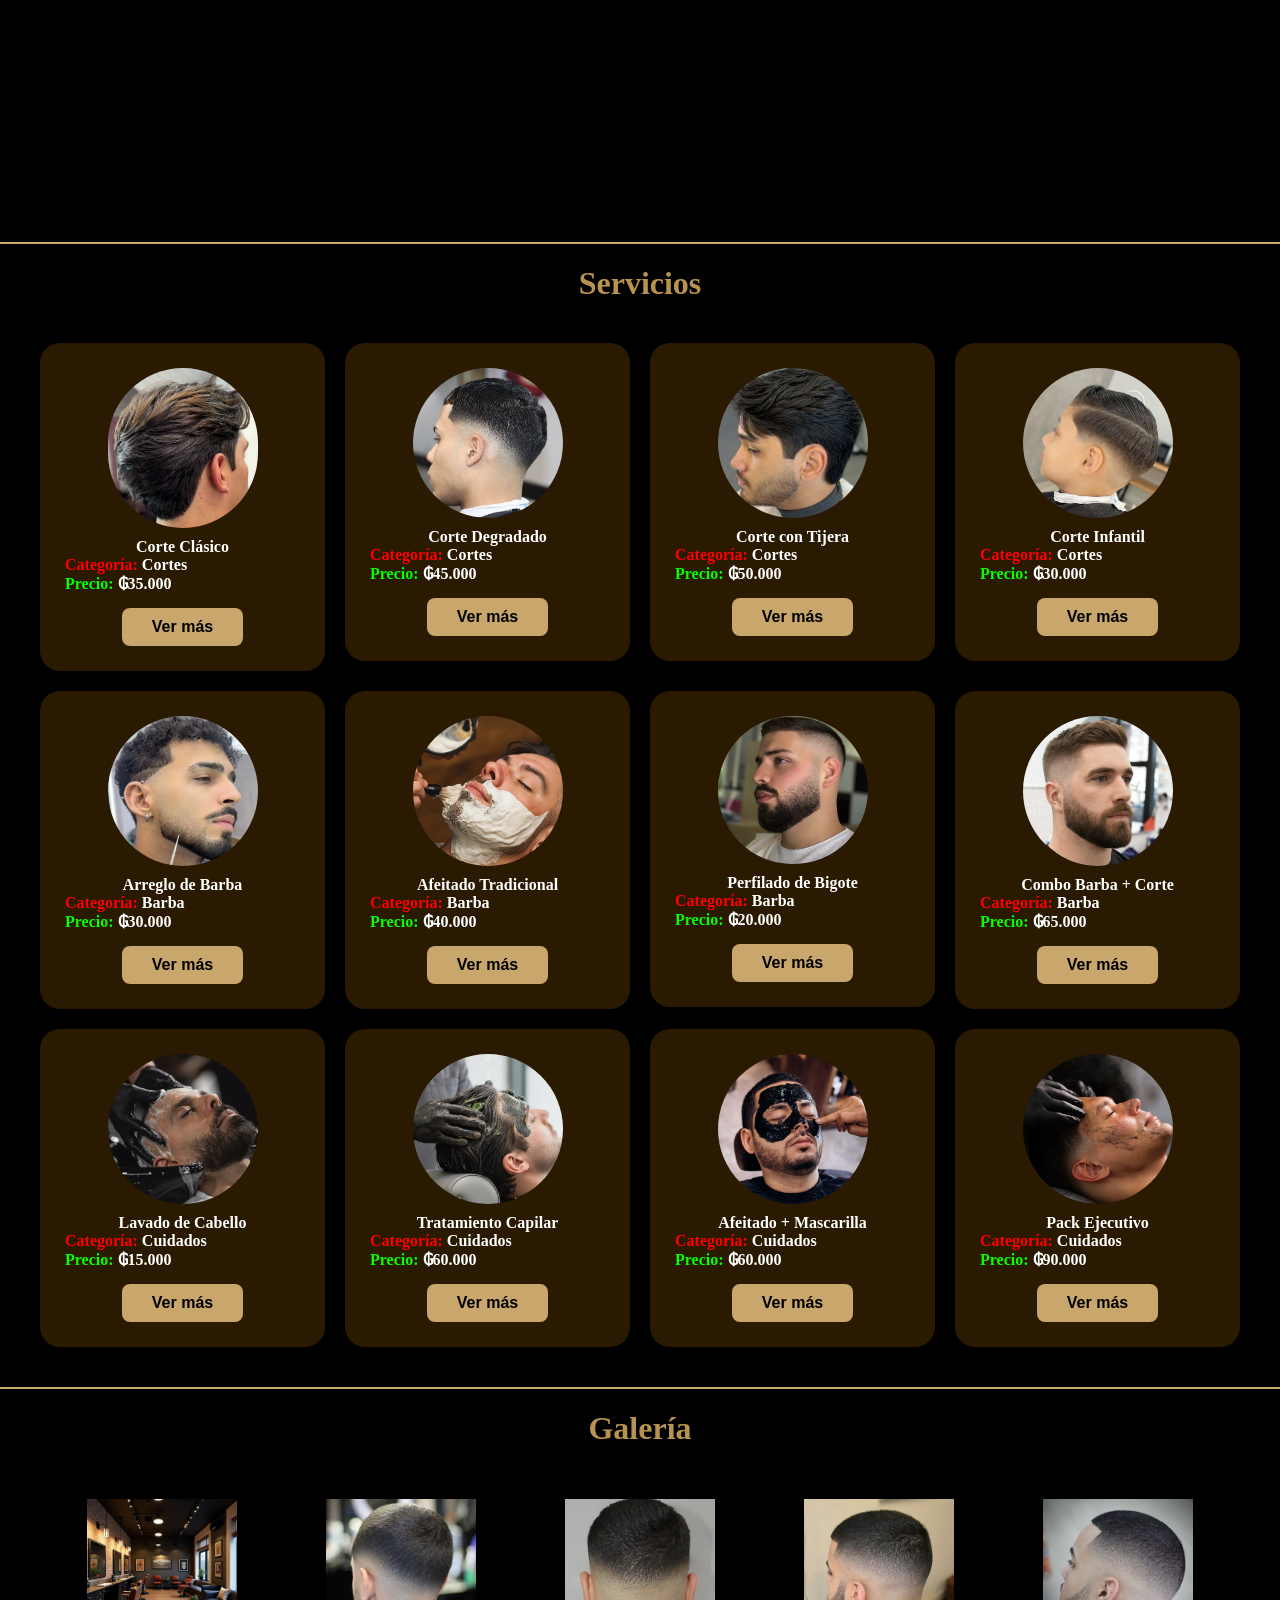
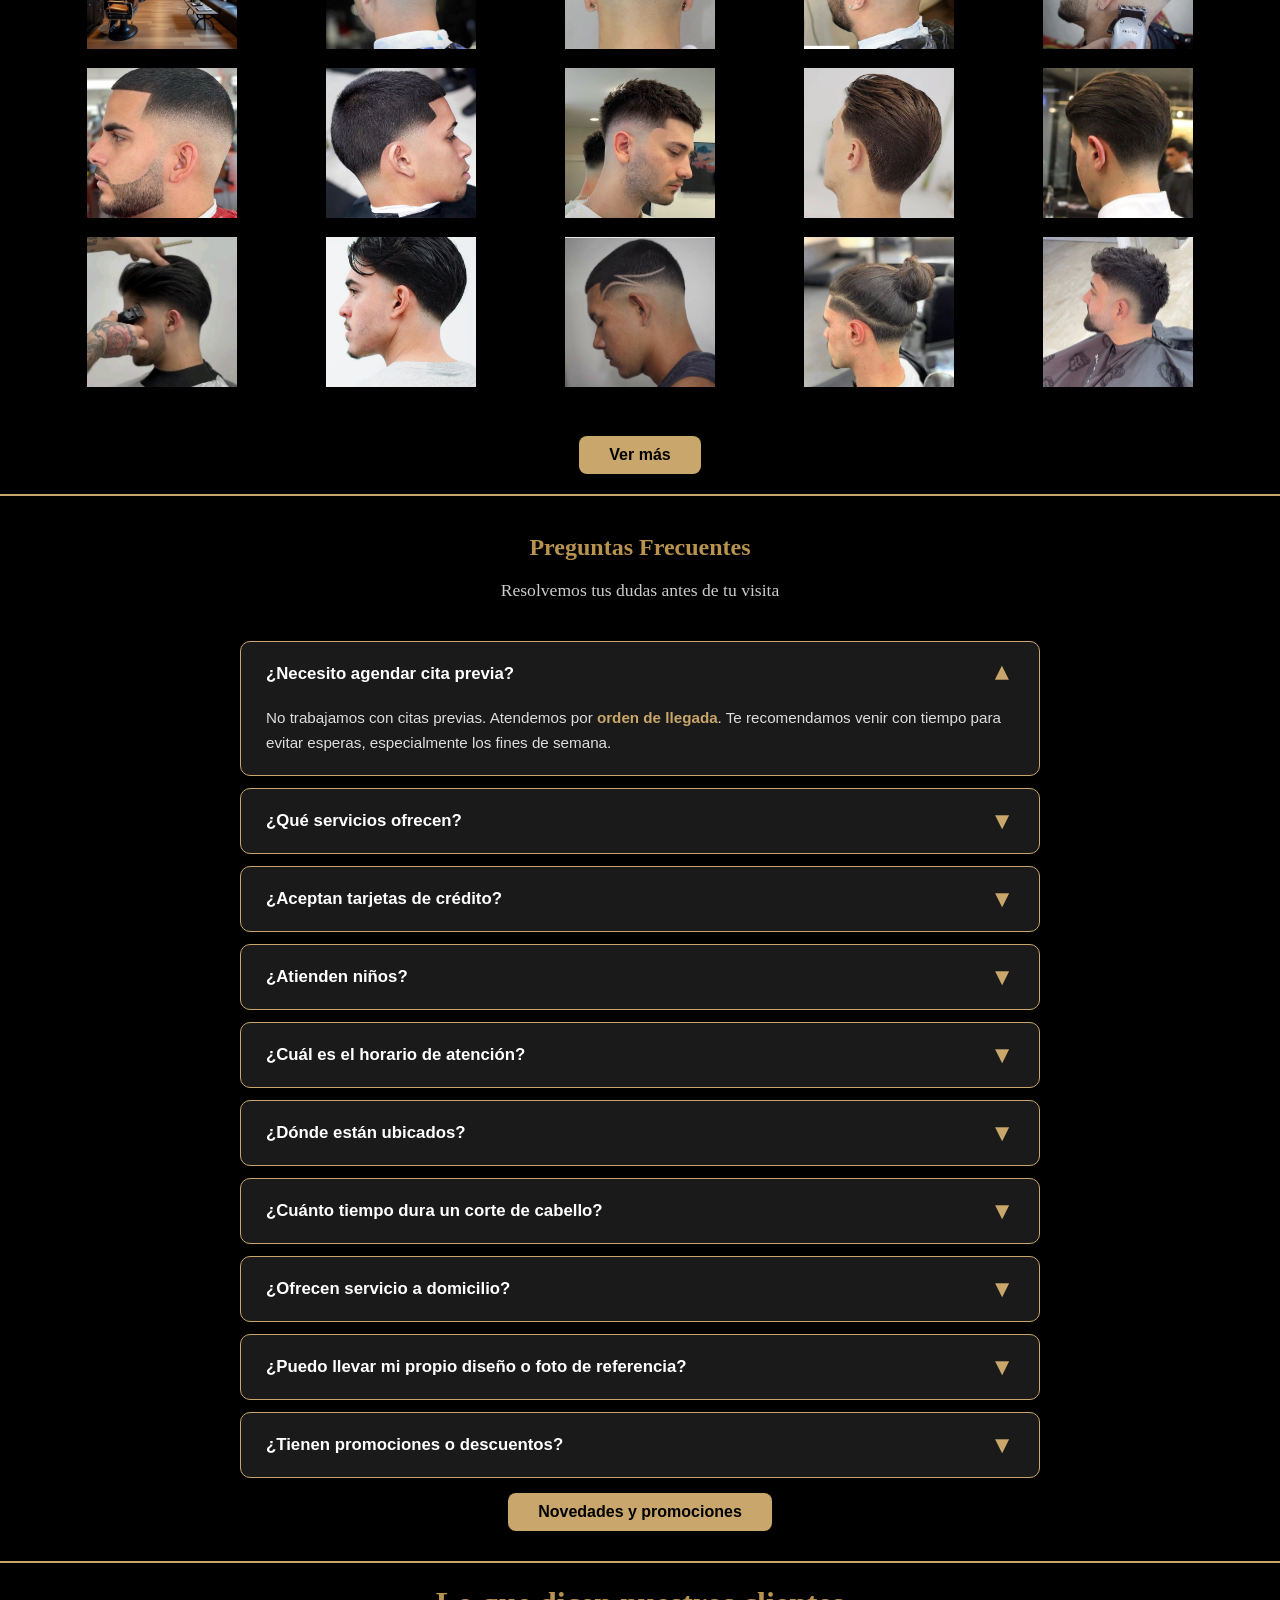
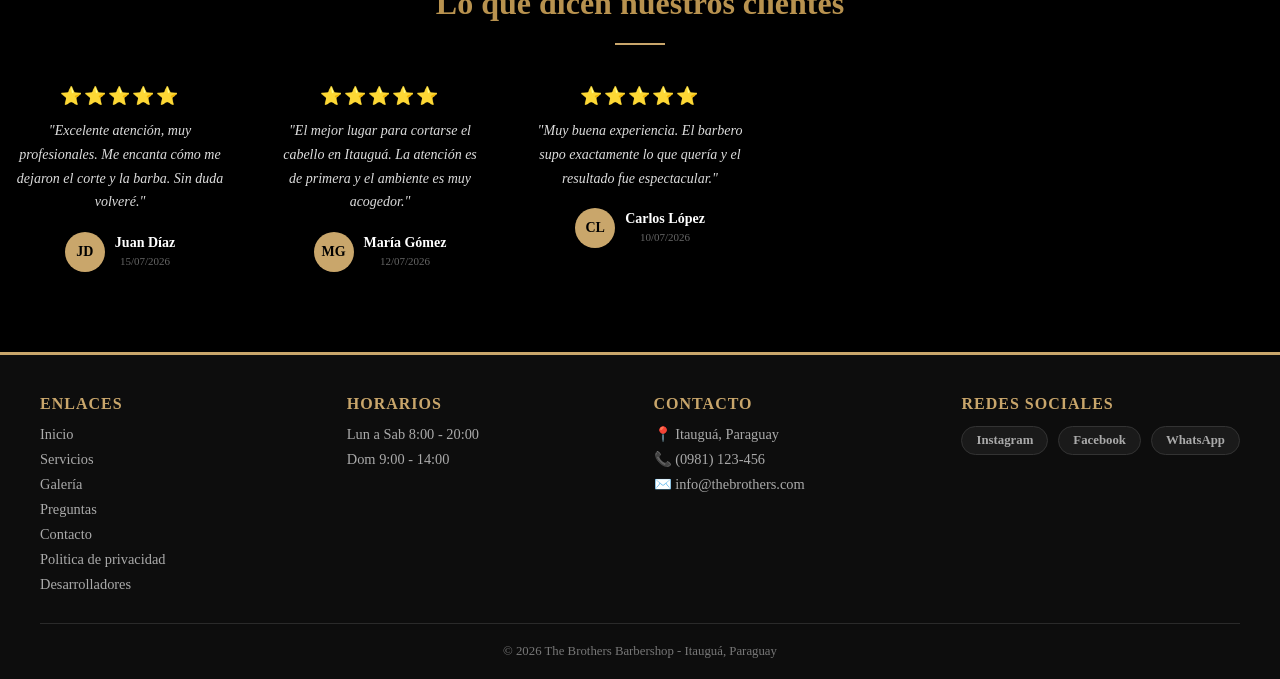
==== commit 0b3acb84: "Add files via upload" ====
--- a/index.html
+++ b/index.html
@@ -145,7 +145,7 @@
         </div>
 
         <div class="parte-inferior">
-            <p>© 2021 The Brothers Barbershop - Itauguá, Paraguay</p>
+            <p>© 2026 The Brothers Barbershop - Itauguá, Paraguay</p>
         </div>
     </footer>
 
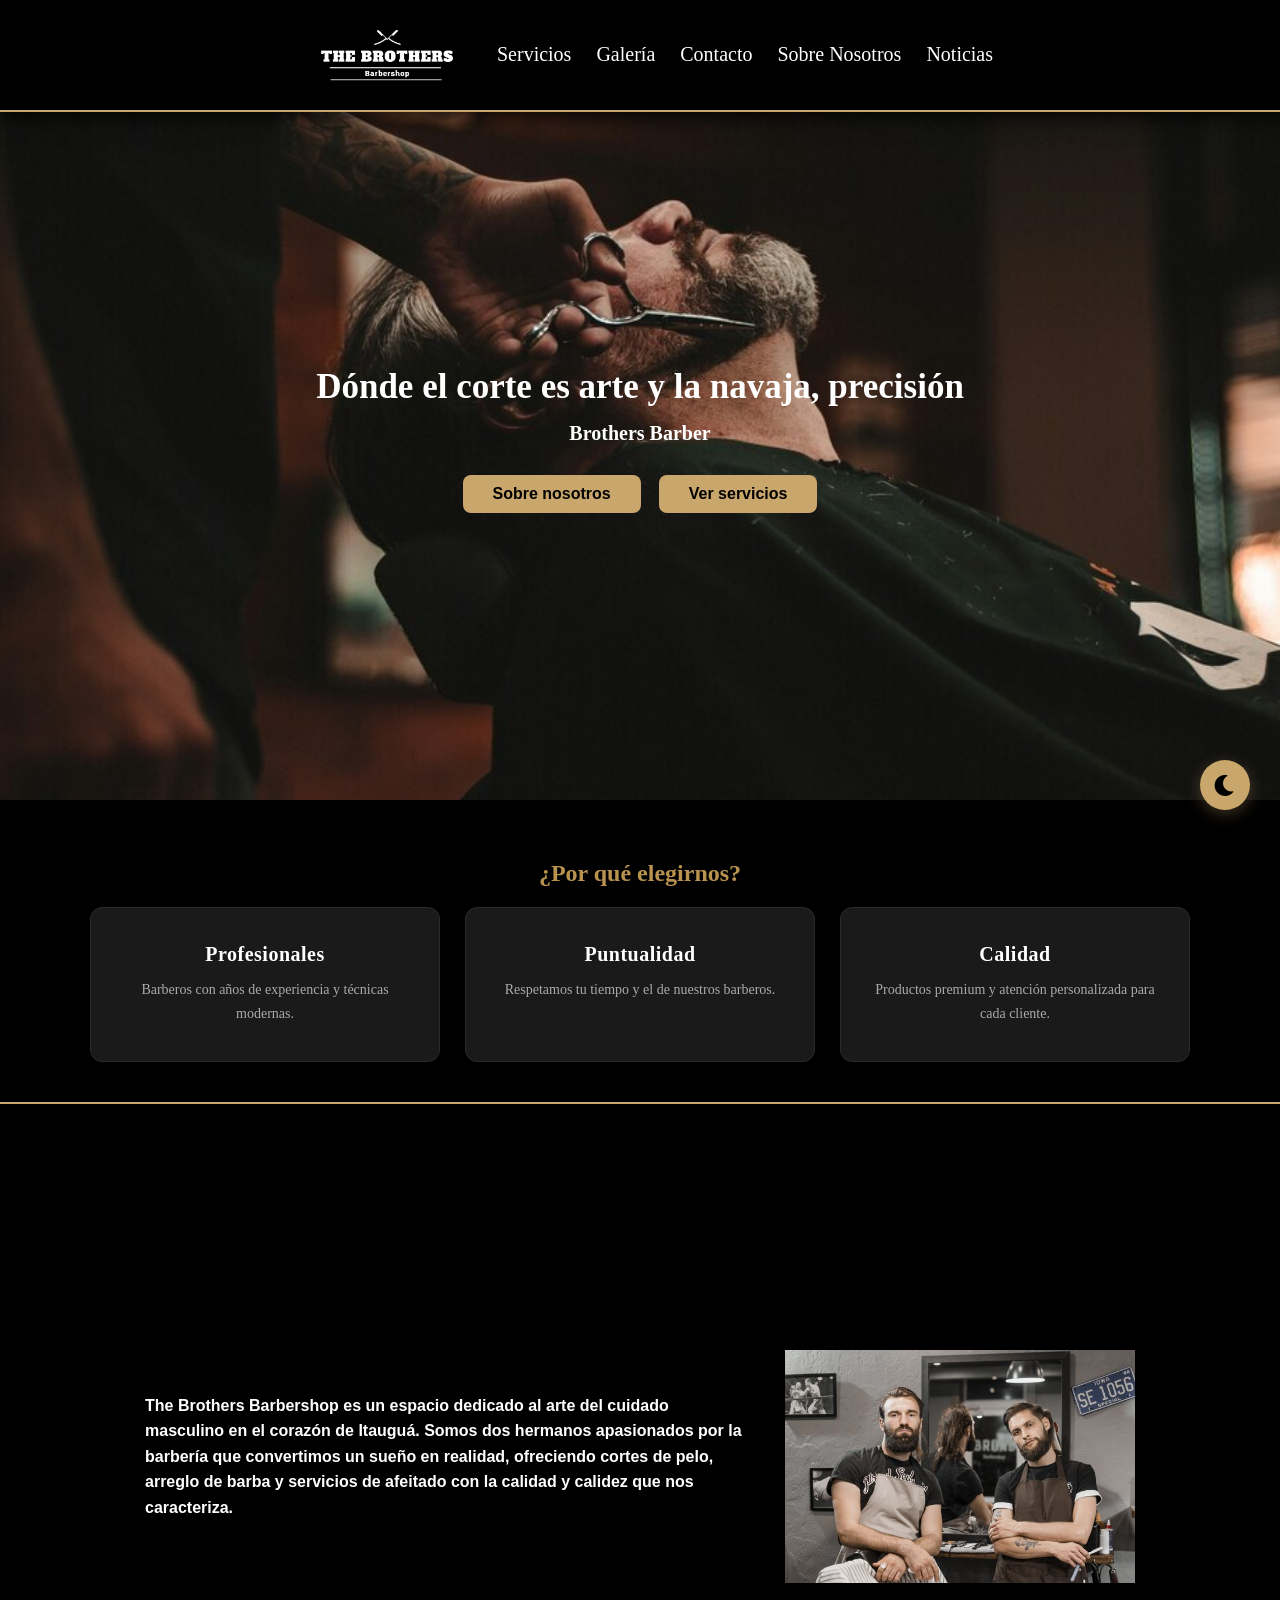
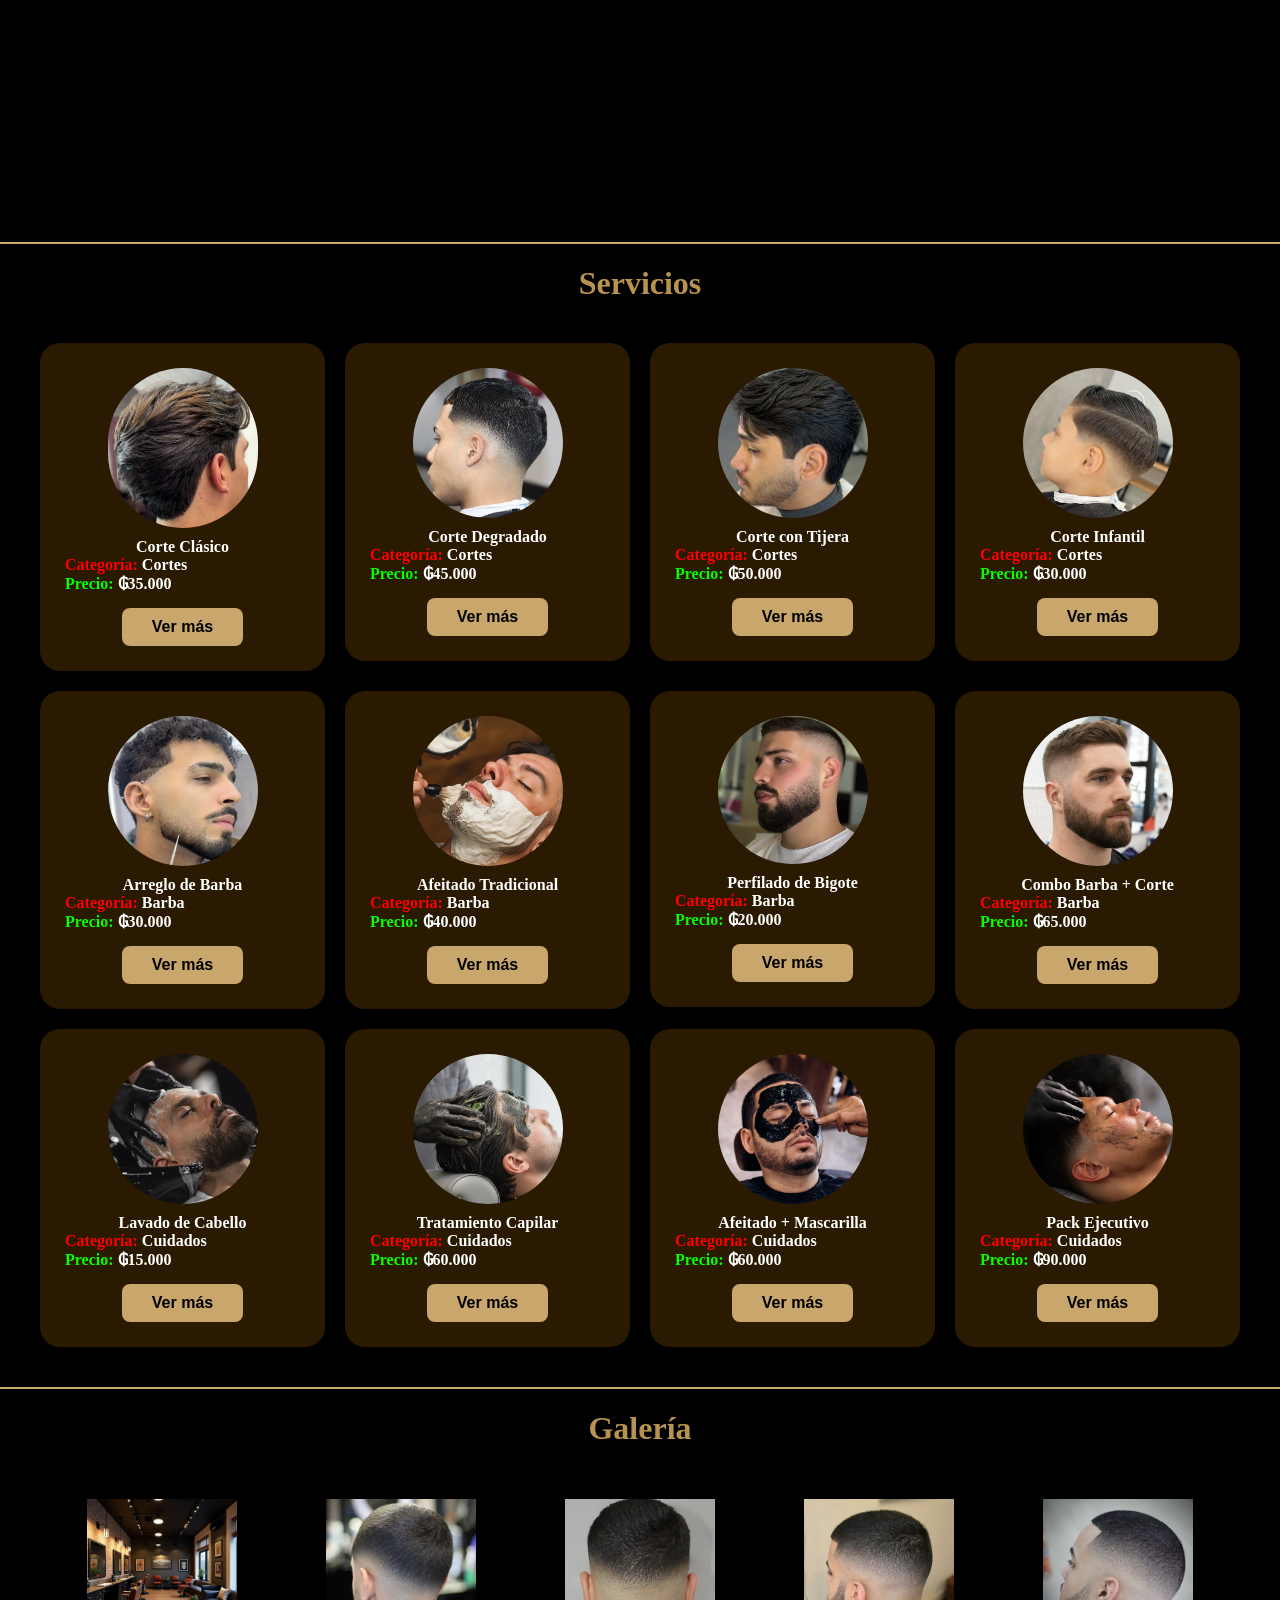
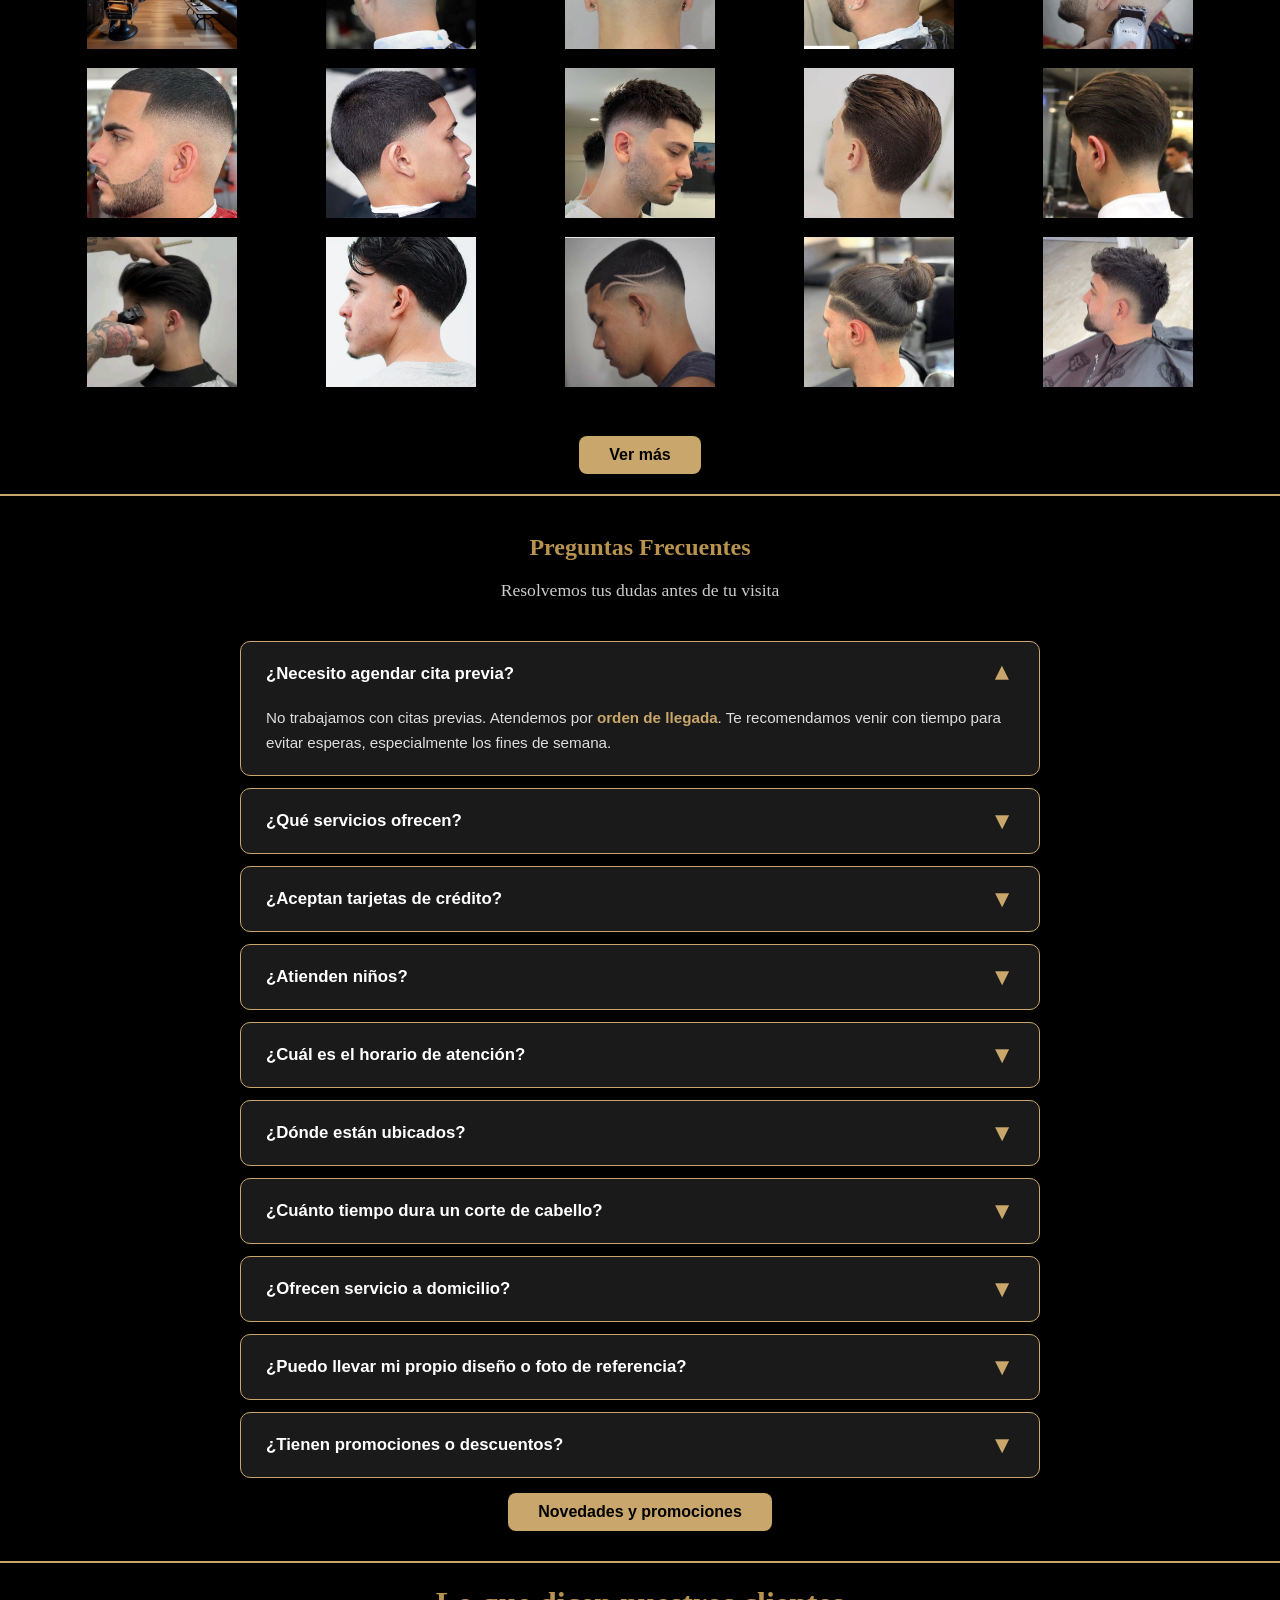
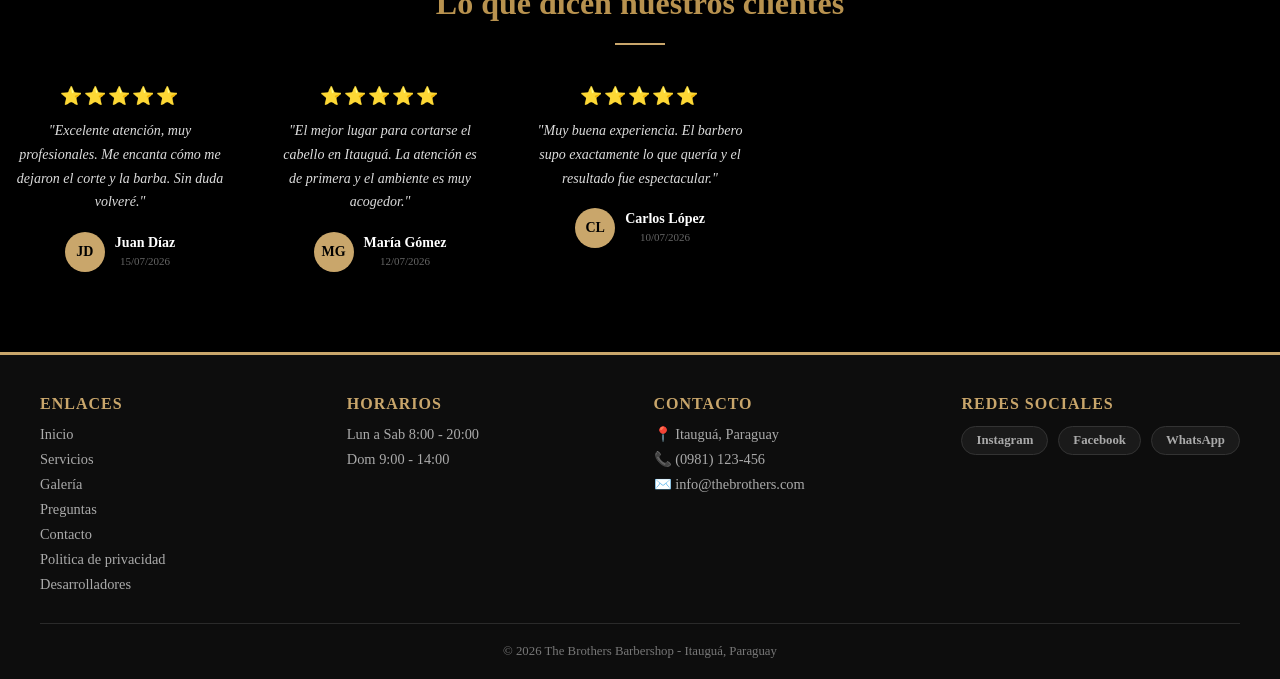
==== commit 94df947c: "Update index.html" ====
--- a/index.html
+++ b/index.html
@@ -24,7 +24,7 @@
             <nav class="nav-links" id="navLinks">
                 <a href="servicios.html">Servicios</a>
                 <a href="galeria.html">Galería</a>
-                <a href="contactos.html">Contactos</a>
+                <a href="contactos.html">Contacto</a>
                 <a href="nosotros.html">Sobre Nosotros</a>
                 <a href="noticias.html">Noticias</a>
             </nav>
@@ -195,4 +195,4 @@
     <script src="js/beneficios.js"></script>
 </body>
 
-</html>+</html>
